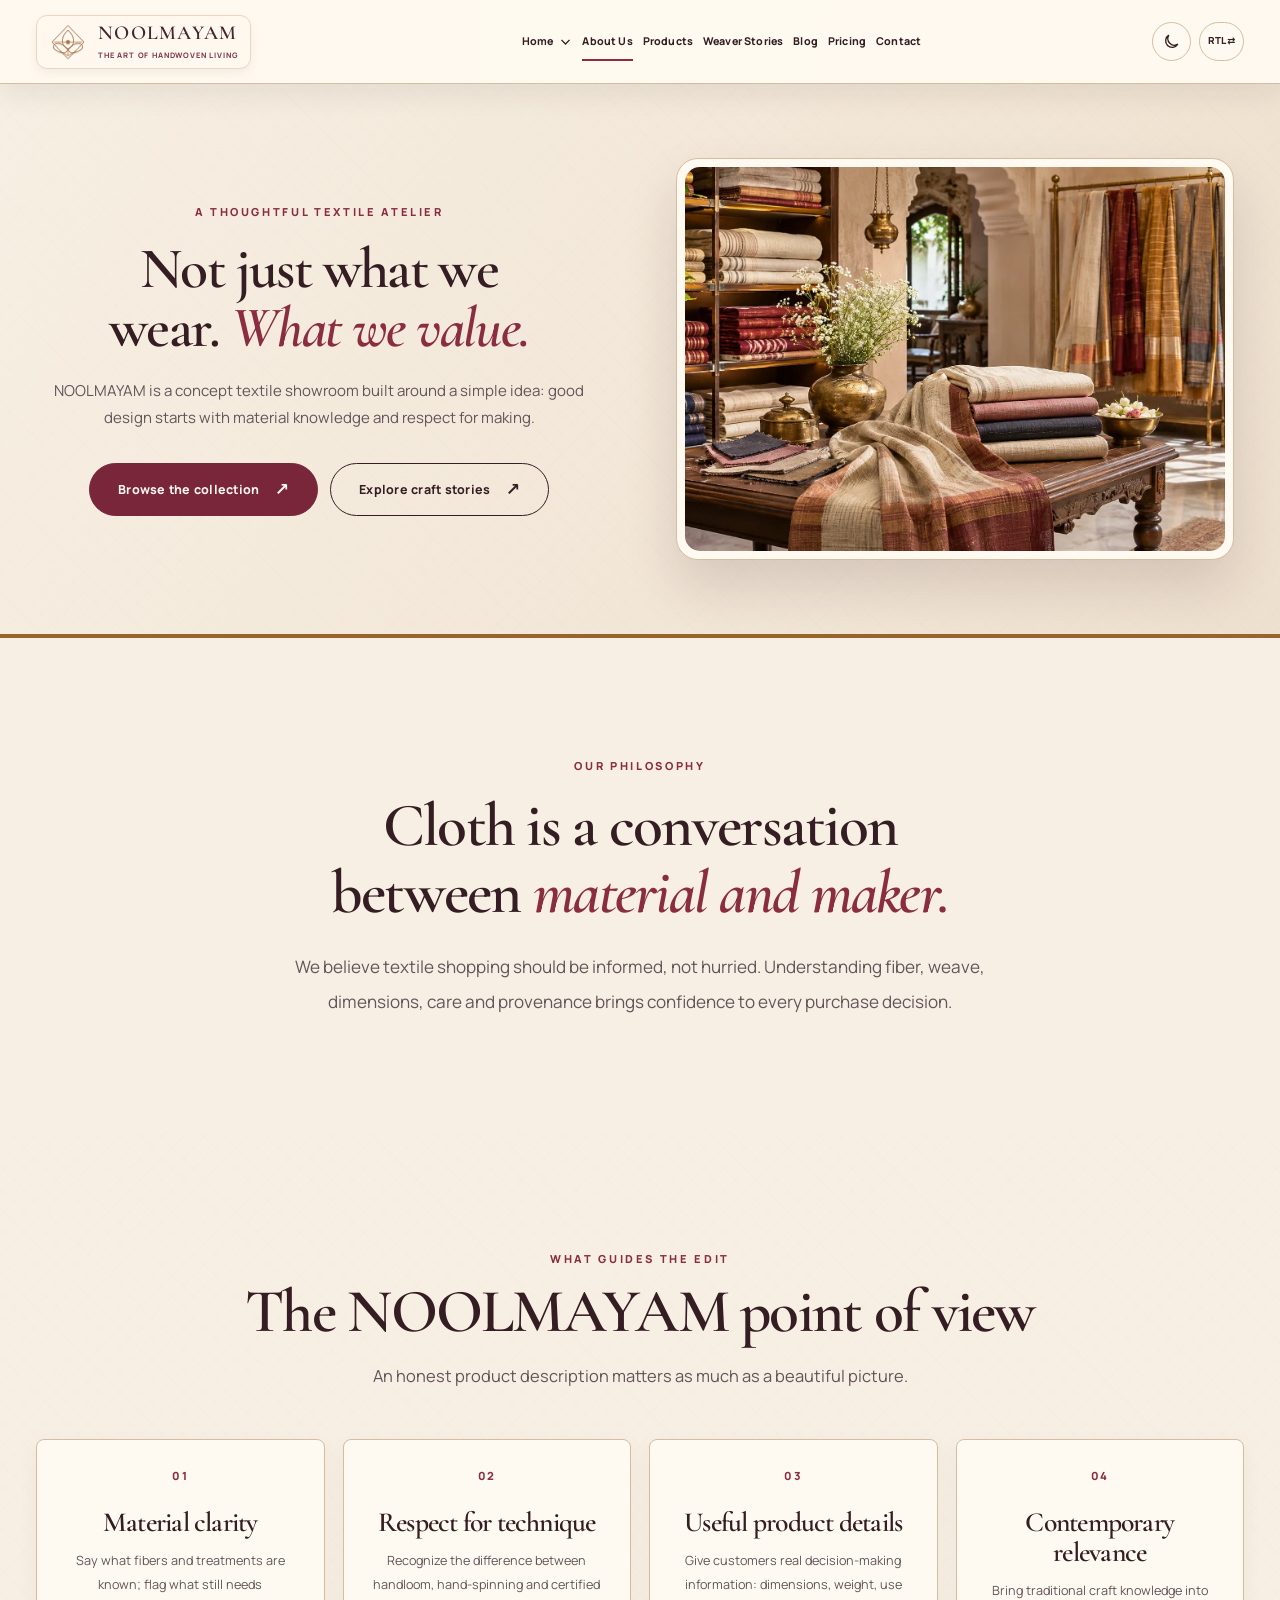
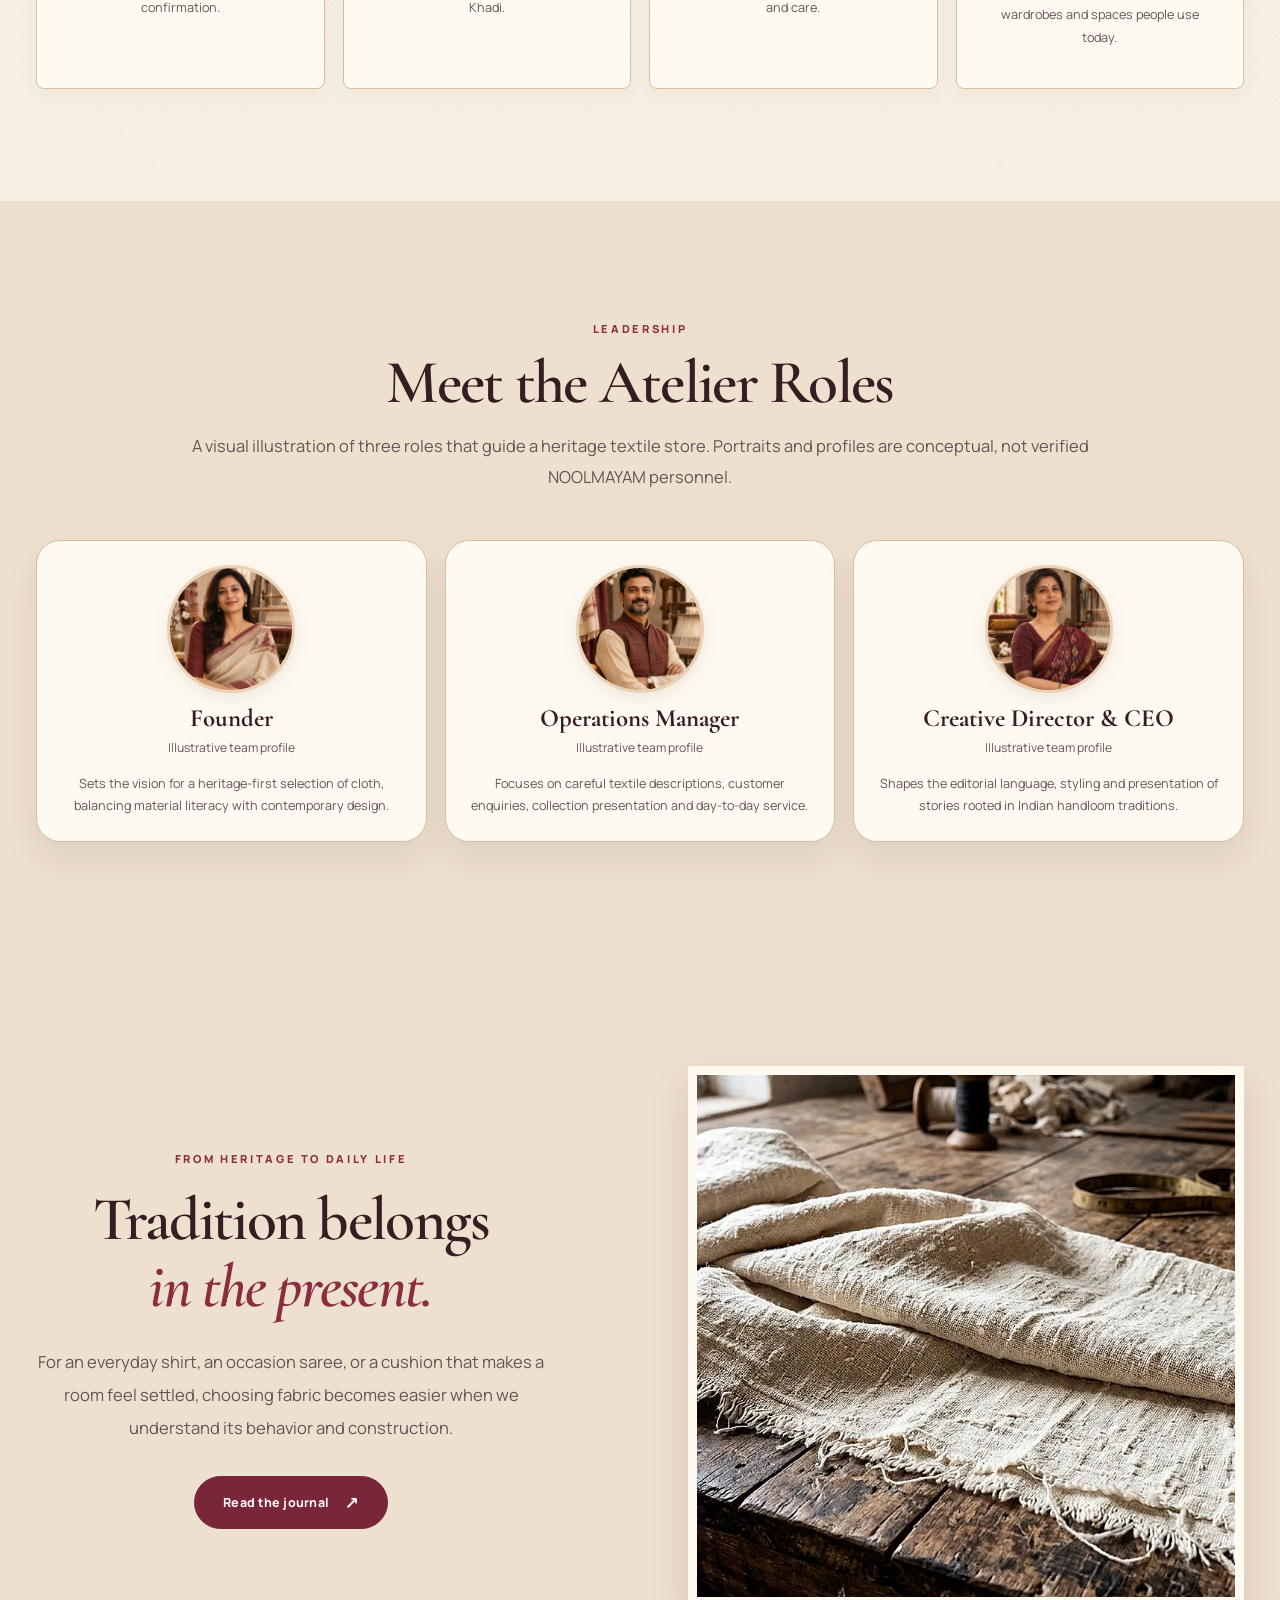
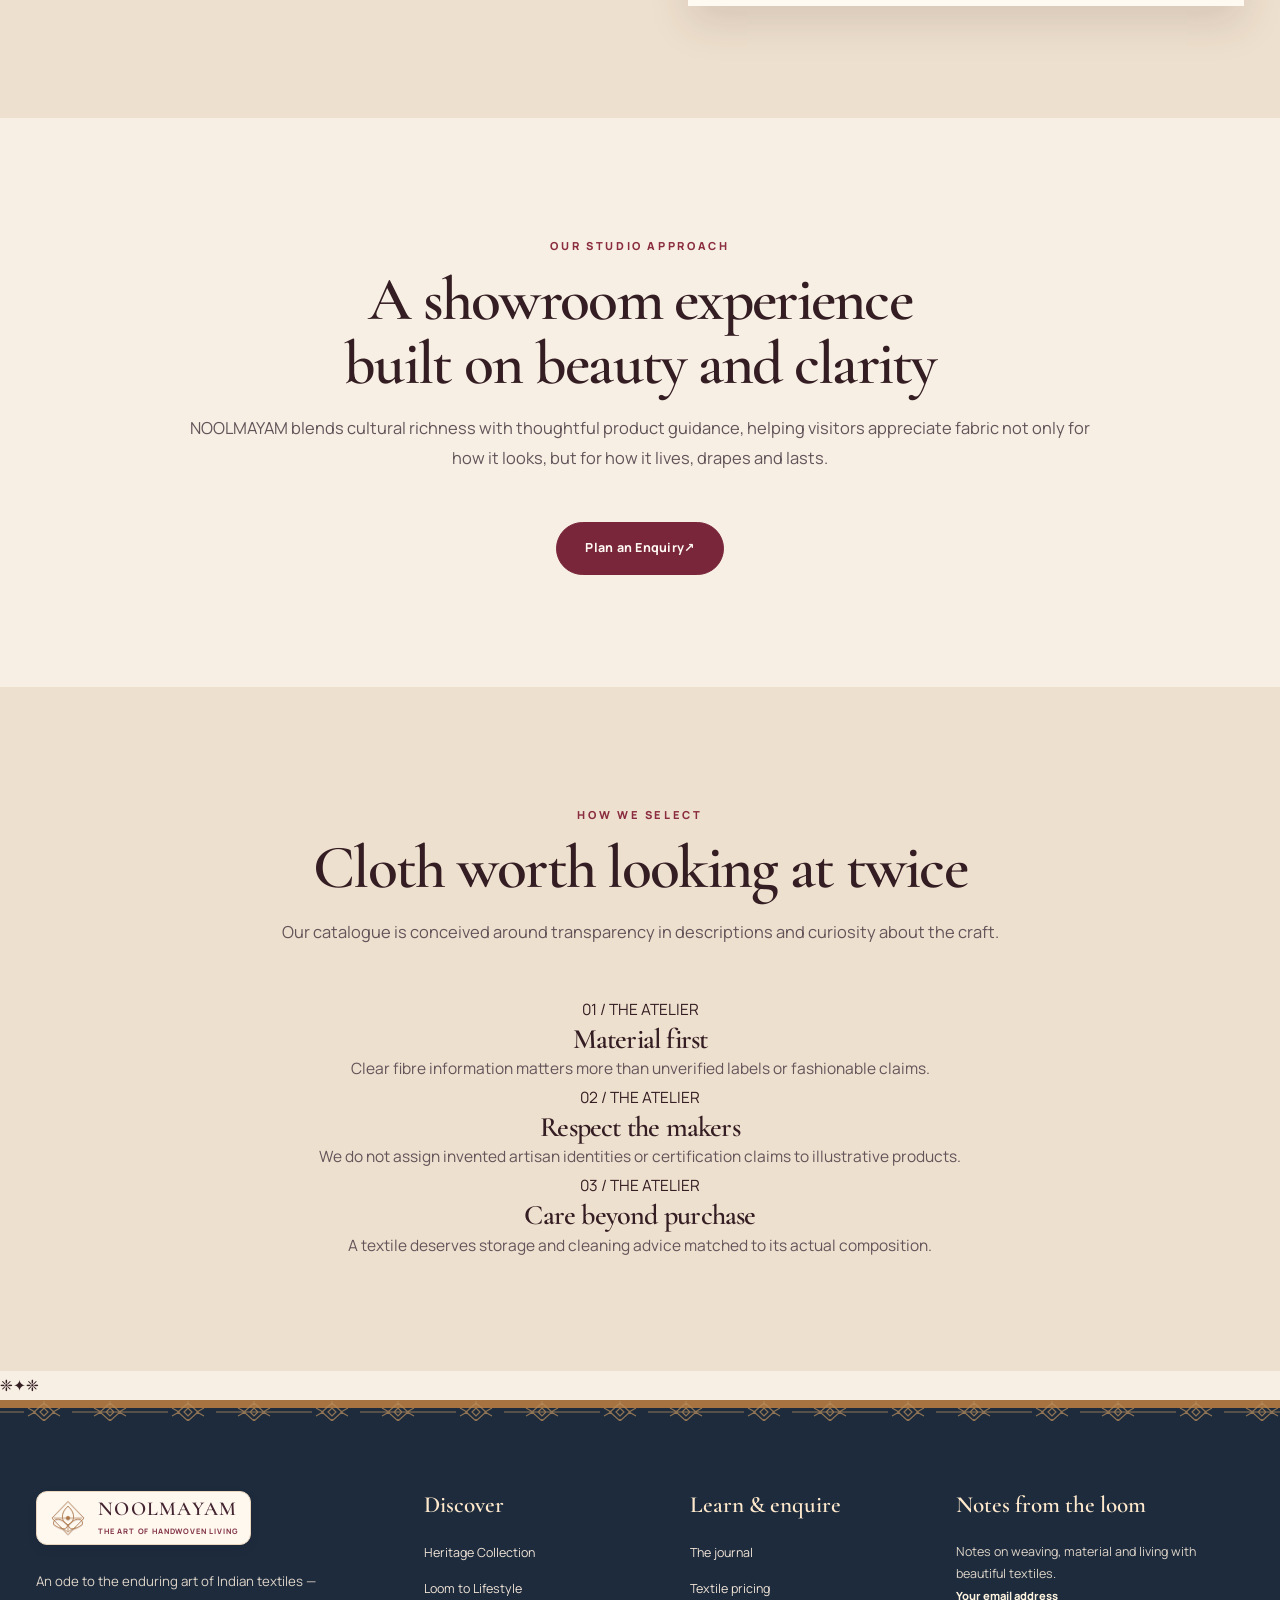
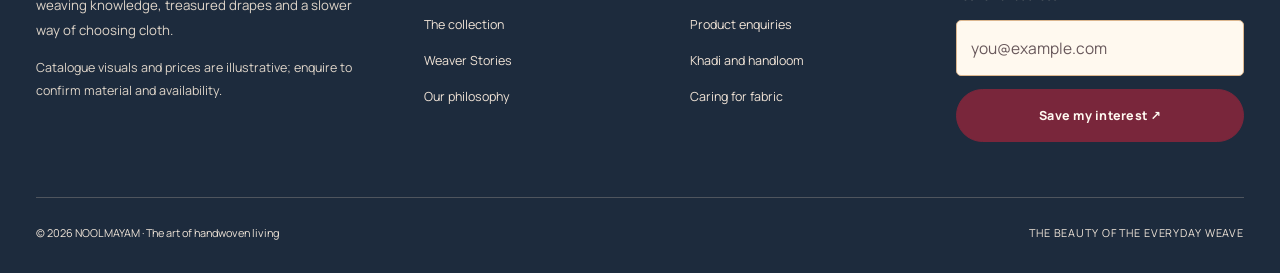
==== Noolmayam/about.html @ 6e0f7683 "Add files via upload" ====
<!DOCTYPE html>

<html dir="ltr" lang="en"><head><meta charset="utf-8"/><meta content="width=device-width,initial-scale=1" name="viewport"/><meta content="#F6EFE3" name="theme-color"/><title>About the NOOLMAYAM Atelier</title><meta content="Learn the guiding principles and purpose behind NOOLMAYAM’s textile concept." name="description"/><meta content="website" property="og:type"/><meta content="About the NOOLMAYAM Atelier" property="og:title"/><meta content="Learn the guiding principles and purpose behind NOOLMAYAM’s textile concept." property="og:description"/><link href="assets/icons/favicon.png" rel="icon" type="image/png"/><link href="assets/icons/favicon-32x32.png" rel="icon" sizes="32x32" type="image/png"/><link href="assets/icons/apple-touch-icon.png" rel="apple-touch-icon"/><link href="https://fonts.googleapis.com" rel="preconnect"/><link crossorigin="" href="https://fonts.gstatic.com" rel="preconnect"/><link href="https://fonts.googleapis.com/css2?family=Cormorant+Garamond:wght@400;500;600;700&amp;family=Manrope:wght@400;500;600;700;800&amp;display=swap" rel="stylesheet"/><link href="assets/css/style.css" rel="stylesheet"/><link href="assets/css/heritage.css" rel="stylesheet"/><link href="assets/css/layout-polish.css" rel="stylesheet"/><link href="assets/css/rtl-hero-spacing.css" rel="stylesheet"/><link href="assets/css/client-review-fixes.css" rel="stylesheet"/><script>try{document.documentElement.dataset.theme=localStorage.getItem('noolmayam-theme')||localStorage.getItem('noolora-theme')||'light';document.documentElement.dir=localStorage.getItem('noolmayam-dir')||localStorage.getItem('noolora-dir')||'ltr'}catch(e){}</script><script defer="" src="assets/js/data.js"></script><script defer="" src="assets/js/site.js"></script></head><body class="heritage-relaunch" data-page="about"><a class="skip-link" href="#main">Skip to content</a><div id="siteHeader"></div><main id="main"><section class="page-hero compact-hero"><div class="wrap page-hero-grid"><div class="hero-copy"><span class="eyebrow">A thoughtful textile atelier</span><h1>Not just what we wear. <em>What we value.</em></h1><p>NOOLMAYAM is a concept textile showroom built around a simple idea: good design starts with material knowledge and respect for making.</p><div class="button-row"><a class="btn btn-primary" href="products.html">Browse the collection<span aria-hidden="true">↗</span></a><a class="btn btn-outline" href="weaver-stories.html">Explore craft stories<span aria-hidden="true">↗</span></a></div></div><div class="hero-art"><div class="photo-frame"><img alt="Artisan weaving traditional handicraft saree" class="" decoding="async" loading="eager" src="assets/images/about-hero.webp"/></div><span class="corner-mark">NOOLMAYAM <span>✳</span> ATELIER</span></div></div></section><section class="section"><div class="wrap"><div class="about-manifesto"><span class="eyebrow">Our philosophy</span><h2>Cloth is a conversation<br/>between <em>material and maker.</em></h2><p>We believe textile shopping should be informed, not hurried. Understanding fiber, weave, dimensions, care and provenance brings confidence to every purchase decision.</p></div></div></section><section class="section grain"><div class="wrap"><div class="section-head center"><span class="eyebrow">What guides the edit</span><h2>The NOOLMAYAM point of view</h2><p>An honest product description matters as much as a beautiful picture.</p></div><div class="values-grid"><article><span class="big-num">01</span><h3>Material clarity</h3><p>Say what fibers and treatments are known; flag what still needs confirmation.</p></article><article><span class="big-num">02</span><h3>Respect for technique</h3><p>Recognize the difference between handloom, hand-spinning and certified Khadi.</p></article><article><span class="big-num">03</span><h3>Useful product details</h3><p>Give customers real decision-making information: dimensions, weight, use and care.</p></article><article><span class="big-num">04</span><h3>Contemporary relevance</h3><p>Bring traditional craft knowledge into wardrobes and spaces people use today.</p></article></div></div></section><section class="section alt-section">
<div class="wrap">
<div class="section-head center">
<span class="eyebrow">LEADERSHIP</span>
<h2>Meet the Atelier Roles</h2>
<p>A visual illustration of three roles that guide a heritage textile store. Portraits and profiles are conceptual, not verified NOOLMAYAM personnel.</p>
</div>
<div class="leadership-grid">
<article class="leadership-card">
<img alt="AI-generated illustrative portrait for Founder role" loading="lazy" src="assets/images/team-founder.webp"/>
<div><strong>Founder</strong><span>Illustrative team profile</span></div>
<p>Sets the vision for a heritage-first selection of cloth, balancing material literacy with contemporary design.</p>
</article>
<article class="leadership-card">
<img alt="AI-generated illustrative portrait for Operations Manager role" loading="lazy" src="assets/images/team-manager.webp"/>
<div><strong>Operations Manager</strong><span>Illustrative team profile</span></div>
<p>Focuses on careful textile descriptions, customer enquiries, collection presentation and day-to-day service.</p>
</article>
<article class="leadership-card">
<img alt="AI-generated illustrative portrait for Creative Director &amp; CEO role" loading="lazy" src="assets/images/team-ceo.webp"/>
<div><strong>Creative Director &amp; CEO</strong><span>Illustrative team profile</span></div>
<p>Shapes the editorial language, styling and presentation of stories rooted in Indian handloom traditions.</p>
</article>
</div>
</div>
</section><section class="section alt-section"><div class="wrap"><div class="split-editorial"><img alt="Traditional carved wooden textile blocks and handloom fabrics" class="editorial-photo" decoding="async" loading="lazy" src="assets/images/about-split.webp"/><div class="split-copy"><span class="eyebrow">From heritage to daily life</span><h2>Tradition belongs<br/><em>in the present.</em></h2><p>For an everyday shirt, an occasion saree, or a cushion that makes a room feel settled, choosing fabric becomes easier when we understand its behavior and construction.</p><a class="btn btn-primary" href="blog.html">Read the journal<span aria-hidden="true">↗</span></a></div></div></div></section><section class="section"><div class="wrap"><div class="section-head center"><span class="eyebrow">OUR STUDIO APPROACH</span><h2>A showroom experience built on beauty and clarity</h2><p>NOOLMAYAM blends cultural richness with thoughtful product guidance, helping visitors appreciate fabric not only for how it looks, but for how it lives, drapes and lasts.</p></div><div class="center-actions"><a class="btn btn-primary" href="contact.html">Plan an Enquiry↗</a></div></div></section><section aria-label="Cloth worth looking at twice" class="section cultural-knowledge"><div class="wrap"><div class="section-head center"><span class="eyebrow">HOW WE SELECT</span><h2>Cloth worth looking at twice</h2><p>Our catalogue is conceived around transparency in descriptions and curiosity about the craft.</p></div><div class="heritage-insights"><article class="heritage-insight"><span class="insight-number">01 / THE ATELIER</span><h3>Material first</h3><p>Clear fibre information matters more than unverified labels or fashionable claims.</p></article><article class="heritage-insight"><span class="insight-number">02 / THE ATELIER</span><h3>Respect the makers</h3><p>We do not assign invented artisan identities or certification claims to illustrative products.</p></article><article class="heritage-insight"><span class="insight-number">03 / THE ATELIER</span><h3>Care beyond purchase</h3><p>A textile deserves storage and cleaning advice matched to its actual composition.</p></article></div></div></section></main><div aria-hidden="true" class="footer-threshold"><span>❈</span><span>✦</span><span>❈</span></div><div id="siteFooter"></div><div aria-live="polite" class="toast" id="toast" role="status"></div></body></html>
---- Noolmayam/assets/css/style.css ----
:root{--bg:#f4ede1;--bg-alt:#e9dcd0;--card:#fffcf7;--ink:#252331;--muted:#655d62;--primary:#263b55;--rose:#913f50;--bronze:#a67658;--border:#d7c7b7;--hair:rgba(78,57,62,.15);--shadow:0 24px 66px rgba(52,37,46,.09);--font:Manrope,system-ui,sans-serif;--serif:'Cormorant Garamond',Georgia,serif;--header:88px;--focus:#b87054;color-scheme:light}
:root[data-theme=dark]{--bg:#1b1b2b;--bg-alt:#252a3d;--card:#303043;--ink:#f8f0e7;--muted:#cfc7cc;--primary:#b8cbe3;--rose:#eda6b1;--bronze:#dcc0a0;--border:#4f4e60;--hair:rgba(235,224,229,.16);--shadow:0 25px 74px rgba(0,0,0,.22);--focus:#ffcb9d;color-scheme:dark}
*,*::before,*::after{box-sizing:border-box}html{scroll-behavior:smooth;scroll-padding-top:105px}body{margin:0;background:var(--bg);color:var(--ink);font-family:var(--font);font-size:15px;line-height:1.75;overflow-x:clip;transition:background-color .28s,color .28s}button,input,textarea,select{font:inherit}a{color:inherit;text-decoration:none}button{cursor:pointer}button:disabled{cursor:not-allowed;opacity:.6}img{display:block;max-width:100%;height:auto}svg{display:block}p,h1,h2,h3,h4{margin:0}p{color:var(--muted)}h1,h2,h3,h4{line-height:1.09;font-family:var(--serif);font-weight:600;letter-spacing:-.032em}h1{font-size:clamp(3.2rem,5.75vw,6.8rem)}h2{font-size:clamp(2.45rem,4.05vw,4.55rem)}h3{font-size:clamp(1.55rem,2.2vw,2.35rem)}em{font-weight:500;color:var(--rose)}:focus-visible{outline:3px solid var(--focus);outline-offset:4px}.wrap{width:min(1330px,calc(100% - 80px));margin-inline:auto}.narrow{max-width:900px}.skip-link{position:fixed;z-index:9999;inset-inline-start:20px;top:-100px;background:var(--card);padding:14px 18px}.skip-link:focus{top:20px}.eyebrow{display:inline-block;color:var(--rose);font-size:.68rem;letter-spacing:.22em;font-weight:800;text-transform:uppercase;margin-bottom:17px}.section{padding:100px 0;position:relative}.section.alt-section{background:var(--bg-alt)}.section.grain::before,.page-hero::after{content:"";position:absolute;inset:0;opacity:.36;pointer-events:none;background-image:repeating-linear-gradient(110deg,transparent 0,transparent 5px,rgba(120,89,83,.025) 6px,transparent 7px)}.section>.wrap{position:relative;z-index:1}.section-head{max-width:710px;margin-bottom:42px}.section-head.center{text-align:center;margin-inline:auto}.section-head p{font-size:1.04rem;line-height:1.9;margin-top:16px}.section-head h2{max-width:100%}.section-head .eyebrow{margin-bottom:11px}.center-actions{text-align:center;margin-top:35px}.top-gap{margin-top:85px}.text-link{display:inline-flex;align-items:center;gap:9px;font-size:.78rem;font-weight:800;letter-spacing:.025em;color:var(--rose);margin-top:auto}.text-link:hover{text-decoration:underline;text-underline-offset:5px}.btn{display:inline-flex;align-items:center;justify-content:center;gap:24px;min-height:50px;padding:12px 23px;border-radius:3px;font-size:.76rem;font-weight:800;letter-spacing:.035em;border:1px solid transparent;text-align:center;transition:transform .24s,background .24s,color .24s,box-shadow .24s;white-space:normal;line-height:1.4}.btn span{font-size:1.08rem}.btn:hover{transform:translateY(-3px);box-shadow:0 14px 28px rgba(50,49,68,.13)}.btn-primary{background:#263b55;border-color:#263b55;color:#fff}.btn-primary:hover{background:#913f50;border-color:#913f50;color:#fff}.btn-outline{border-color:var(--border);background:transparent;color:var(--ink)}.btn-outline:hover{background:var(--card)}.btn-full{width:100%}.button-row{display:flex;align-items:center;gap:12px;flex-wrap:wrap;margin-top:32px}.micro-note{font-size:.75rem;line-height:1.65;color:var(--muted)}
/* Brand & navigation */
.site-header{position:sticky;top:0;z-index:100;background:color-mix(in srgb,var(--bg) 95%, transparent);backdrop-filter:blur(21px);border-bottom:1px solid var(--hair);transition:box-shadow .25s,background .25s}.site-header.is-scrolled{box-shadow:0 10px 24px rgba(21,25,33,.07)}.nav-shell{min-height:var(--header);display:grid;grid-template-columns:235px minmax(0,1fr) auto;align-items:center;gap:22px;transition:min-height .25s}.site-header.is-scrolled .nav-shell{min-height:70px}.brand{display:inline-flex;align-items:center;gap:12px;min-width:0}.brand-icon{width:42px;height:42px;flex-shrink:0}.brand-type{display:flex;flex-direction:column;line-height:1}.brand-name{font:600 1.65rem/.94 var(--serif);letter-spacing:.13em;color:var(--ink)}.brand-sub{font-size:.51rem;letter-spacing:.18em;font-weight:700;text-transform:uppercase;margin-top:7px;color:var(--rose)}.site-nav{display:flex;align-items:center;justify-content:center;gap:clamp(8px,1.25vw,20px);min-width:0}.site-nav>a,.nav-home-trigger{white-space:nowrap;font-size:.72rem;letter-spacing:.015em;font-weight:800;line-height:2.2;position:relative;background:none;border:0;padding:8px 0;color:var(--ink)}.site-nav>a::after,.nav-home-trigger::after{content:"";height:2px;background:var(--rose);position:absolute;bottom:0;inset-inline:0;transform:scaleX(0);transform-origin:left;transition:transform .25s}.site-nav>a:hover::after,.site-nav>a.active::after,.nav-home-trigger.active::after,.nav-home-trigger:hover::after{transform:scaleX(1)}.nav-home{position:relative;display:flex;align-items:center}.nav-home-trigger{display:flex;align-items:center;gap:6px}.nav-home-trigger svg{transition:transform .2s}.nav-home.open .nav-home-trigger svg{transform:rotate(180deg)}.nav-dropdown{position:absolute;top:calc(100% + 10px);inset-inline-start:-16px;min-width:150px;background:var(--card);border:1px solid var(--border);box-shadow:var(--shadow);padding:9px;display:none;border-radius:5px}.nav-home.open .nav-dropdown,.nav-home:focus-within .nav-dropdown{display:grid}.nav-dropdown a{padding:10px 12px;font-size:.76rem;font-weight:750;border-radius:3px;white-space:nowrap}.nav-dropdown a:hover,.nav-dropdown a.current{background:var(--bg-alt);color:var(--rose)}.nav-actions{display:flex;align-items:center;gap:8px}.icon-button{width:39px;height:39px;display:inline-flex;align-items:center;justify-content:center;border:1px solid var(--border);background:var(--card);color:var(--ink);border-radius:3px;flex-shrink:0}.icon-button:hover{color:var(--rose);background:var(--bg-alt)}.dir-button{width:52px;font-size:.67rem;font-weight:800}.nav-cta{min-height:40px;padding:9px 15px;font-size:.7rem;white-space:nowrap}.menu-toggle{display:none}.chevron{width:13px;height:13px}.mobile-drawer{display:none}
/* Page heroes and editorial displays */
.page-hero{position:relative;overflow:hidden;background:radial-gradient(circle at 5% 5%,rgba(193,151,119,.16),transparent 32%),linear-gradient(135deg,var(--bg),var(--bg-alt))}.page-hero-grid{min-height:650px;display:grid;grid-template-columns:minmax(0,1fr) minmax(0,1.03fr);gap:6%;align-items:center;padding-block:64px 74px}.hero-copy{max-width:650px}.hero-copy h1{max-width:680px}.hero-copy p{max-width:520px;font-size:1.08rem;line-height:1.9;margin-top:25px}.hero-art{position:relative;align-self:center;padding:20px 27px 30px 0}.photo-frame{padding:12px;background:var(--card);border:1px solid var(--border);box-shadow:var(--shadow);transform:rotate(1.7deg)}.photo-frame>img{width:100%;height:485px;object-fit:cover}.hero-art::before{content:"";position:absolute;right:-12px;top:-17px;width:36%;height:38%;border:1px solid var(--bronze)}.corner-mark{position:absolute;inset-inline-start:-35px;bottom:1px;color:var(--muted);font-size:.66rem;font-weight:800;letter-spacing:.26em;background:var(--bg);padding:12px}.corner-mark span{color:var(--rose)}.compact-hero .page-hero-grid{min-height:460px;padding-block:52px}.compact-hero .hero-copy h1{font-size:clamp(3.1rem,5vw,5.5rem)}.compact-hero .photo-frame>img{height:345px}.compact-hero .hero-art{max-width:560px;width:100%;margin-inline-start:auto}.home-hero .hero-art .photo-frame>img{height:510px}
/* Home page content */
.category-grid{display:grid;grid-template-columns:repeat(4,minmax(0,1fr));gap:18px}.photo-card{background:var(--card);border:1px solid var(--border);display:flex;flex-direction:column;min-width:0;box-shadow:0 12px 28px rgba(42,36,34,.035);transition:transform .28s,box-shadow .28s}.photo-card:hover,.featured-tile:hover,.product-card:hover,.story-preview:hover{transform:translateY(-6px);box-shadow:var(--shadow)}.photo-clip{aspect-ratio:4/3;overflow:hidden;background:var(--bg-alt)}.photo-clip img,.featured-photo img,.product-image img,.story-preview img,.story-large-card img,.journal-photo img{height:100%;width:100%;object-fit:cover;transition:transform .6s}.photo-card:hover img,.featured-tile:hover img,.product-card:hover img,.story-preview:hover img{transform:scale(1.045)}.photo-card-body{padding:19px 20px 23px;display:flex;flex-direction:column;flex:1}.photo-card h3{font-size:1.62rem}.photo-card p{font-size:.76rem;line-height:1.65;margin:9px 0 18px}.featured-grid{display:grid;grid-template-columns:repeat(4,1fr);gap:20px}.featured-tile{background:var(--card);border:1px solid var(--border);min-width:0;display:flex;flex-direction:column;transition:transform .25s,box-shadow .25s}.featured-photo{aspect-ratio:4/5;overflow:hidden}.featured-text{padding:20px;display:flex;flex-direction:column;flex:1}.featured-text>span:first-child{color:var(--rose);font-size:.57rem;letter-spacing:.15em;font-weight:800}.featured-text h3{font-size:1.7rem;margin:12px 0 24px}.split-editorial{display:grid;grid-template-columns:1fr 1fr;gap:8%;align-items:center}.editorial-photo{width:100%;height:540px;object-fit:cover;border:9px solid var(--card);box-shadow:var(--shadow)}.split-copy{max-width:510px}.split-copy p{margin:24px 0 32px;line-height:2;font-size:1.04rem}.collection-grid{display:grid;grid-template-columns:repeat(3,1fr);gap:24px}.collection-grid .photo-clip{aspect-ratio:4/3}.process-steps{display:grid;grid-template-columns:repeat(3,1fr);gap:22px;padding:0;margin:0;list-style:none;counter-reset:step}.process-steps li{border-top:1px solid var(--border);padding:25px 15px 30px 0}.process-steps li span{font-size:.75rem;color:var(--rose);font-weight:800;letter-spacing:.1em}.process-steps li h3{margin:10px 0;font-size:1.85rem}.process-steps li p{font-size:.83rem;line-height:1.8}.quote-editorial{display:grid;grid-template-columns:.95fr 1fr;gap:7%;align-items:center}.quote-editorial img{height:490px;width:100%;object-fit:cover}.quote-editorial p{margin:25px 0 35px;max-width:510px}.care-grid,.values-grid{display:grid;grid-template-columns:repeat(4,1fr);gap:18px}.care-card,.values-grid article{border:1px solid var(--border);background:var(--card);padding:26px;display:flex;flex-direction:column;min-height:230px}.care-card>span,.big-num{color:var(--rose);font-size:.7rem;font-weight:800;letter-spacing:.15em}.care-card h3,.values-grid h3{font-size:1.73rem;margin:20px 0 12px}.care-card p,.values-grid p{font-size:.79rem}.story-previews{display:grid;grid-template-columns:repeat(2,1fr);gap:28px}.story-preview{display:flex;flex-direction:column;transition:transform .25s}.story-preview>div{height:320px;overflow:hidden;margin-bottom:20px}.story-preview .eyebrow{margin-bottom:7px}.story-preview h3{font-size:2.15rem;margin-bottom:18px}.closing-section{padding-top:15px}.closing-panel{background:#263b55;color:#f8f0e7;min-height:390px;padding:72px 40px;text-align:center;position:relative;overflow:hidden}.closing-panel:before,.closing-panel:after{content:"";position:absolute;border:1px solid rgba(225,201,168,.19);width:340px;height:340px;transform:rotate(45deg);top:-190px;left:-100px}.closing-panel:after{left:auto;right:-100px;top:210px}.closing-panel .eyebrow{color:#ead3b0}.closing-panel h2{max-width:800px;margin:0 auto}.closing-panel h2 em{color:#edb2b4}.closing-panel p{color:#e5dfde;margin:15px 0 28px}.closing-panel .btn{background:#f4ede1;border-color:#f4ede1;color:#263b55}
/* Home 2 magazine */
.magazine-hero{padding:85px 0 90px;background:linear-gradient(140deg,#223348 0%,#263b55 60%,#583e50 100%);color:#fff;overflow:hidden;position:relative}.magazine-hero:before{content:"";position:absolute;inset:0;background:repeating-linear-gradient(90deg,transparent,transparent 24px,rgba(255,255,255,.008) 25px)}.magazine-grid{display:grid;grid-template-columns:1.05fr .95fr;gap:7%;align-items:center}.magazine-statement{position:relative;z-index:1}.magazine-statement .eyebrow{color:#e7baa2}.magazine-statement h1{font-size:clamp(3.7rem,6.8vw,8rem);line-height:.96}.magazine-statement h1 em{color:#eeb4b5}.magazine-statement>p:not(.issue-stamp){color:#e7e4e5;font-size:1rem;max-width:510px;line-height:1.95;margin-top:30px}.issue-stamp{font-size:.73rem;color:#e2d5ca;letter-spacing:.18em;margin:19px 0 24px}.magazine-hero .btn-primary{background:#f4ede1;color:#263b55;border-color:#f4ede1}.magazine-hero .btn-outline{border-color:#9ba8b8;color:#fff}.magazine-art{border:1px solid rgba(248,240,231,.4);padding:10px;background:#e7d9cb;transform:rotate(2deg);box-shadow:25px 25px 0 rgba(9,14,23,.19)}.magazine-art>img{width:100%;height:520px;object-fit:cover}.magazine-caption{display:flex;justify-content:space-between;gap:14px;padding:12px 8px 1px;color:#263b55;font-size:.65rem;font-weight:800;letter-spacing:.08em}.story-strip{display:grid;grid-template-columns:1fr 1fr;gap:8%;align-items:center}.story-strip>div{max-width:520px}.story-strip h2{margin-bottom:24px}.story-strip p{margin-bottom:25px}.story-strip img{width:100%;height:445px;object-fit:cover}.story-strip.reverse>div{order:2}.story-strip.reverse>img{order:1}.vocab-grid{display:grid;grid-template-columns:repeat(5,1fr);gap:16px}.vocab-grid article{border-top:1px solid var(--rose);padding:20px 7px}.vocab-grid span{font-size:.7rem;color:var(--rose);font-weight:800}.vocab-grid h3{font-size:1.9rem;margin:14px 0 10px}.vocab-grid p{font-size:.78rem}.magazine-feature{display:grid;grid-template-columns:1.07fr .93fr;gap:9%;align-items:center}.magazine-feature>img{width:100%;height:500px;object-fit:cover}.magazine-feature p{margin:20px 0 30px}.region-row{display:grid;grid-template-columns:repeat(3,1fr);gap:18px}.region-row>div{border:1px solid var(--border);background:var(--card);padding:28px;display:grid;gap:12px}.region-row strong{font-family:var(--serif);font-size:1.9rem}.region-row span{color:var(--muted);font-size:.78rem}.region-row+.micro-note{margin-top:24px}.mini-editorial-grid{display:grid;grid-template-columns:repeat(3,1fr);gap:20px}.mini-editorial-grid>div{padding:30px;background:var(--card);border:1px solid var(--border);display:flex;flex-direction:column;min-height:250px}.mini-editorial-grid h3{margin-bottom:16px}.mini-editorial-grid p{margin-bottom:22px}.story-trails{display:grid;gap:0;border-top:1px solid var(--border)}.story-trails>a{display:grid;grid-template-columns:170px 1fr 45px;align-items:center;gap:20px;border-bottom:1px solid var(--border);padding:25px 0}.story-trails>a:hover{color:var(--rose)}.story-trails>a span:first-child{font-size:.68rem;text-transform:uppercase;letter-spacing:.08em;color:var(--muted)}.story-trails>a h3{font-size:2.05rem}.story-trails>a span:last-child{font-size:1.5rem;text-align:end}
/* Product discovery */
.catalogue-shell{display:grid;grid-template-columns:265px minmax(0,1fr);gap:35px;align-items:start}.filter-panel{position:sticky;top:108px;border:1px solid var(--border);background:var(--card);padding:25px;display:grid;gap:9px}.filter-panel h2{font-size:1.9rem;margin-bottom:12px}.filter-panel label,.field label,.journal-controls label{font-size:.68rem;letter-spacing:.025em;font-weight:800;color:var(--ink)}input,select,textarea{width:100%;min-width:0;padding:13px 14px;border:1px solid var(--border);background:var(--bg);color:var(--ink);border-radius:3px;outline-offset:3px}input:focus,select:focus,textarea:focus{border-color:var(--rose);outline:2px solid color-mix(in srgb,var(--rose) 27%,transparent)}.filter-panel select,.filter-panel input{margin-bottom:11px}.filter-panel input[type=range]{padding:3px;accent-color:var(--rose);background:transparent;margin-bottom:14px}.filter-panel output{color:var(--rose)}.results-toolbar{display:flex;justify-content:space-between;align-items:center;flex-wrap:wrap;gap:18px;margin-bottom:22px;padding-bottom:20px;border-bottom:1px solid var(--border)}.results-toolbar p{font-size:.79rem;font-weight:700}.results-toolbar label{font-size:.75rem;font-weight:800;display:flex;gap:12px;align-items:center}.results-toolbar select{width:190px}.product-grid{display:grid;grid-template-columns:repeat(3,minmax(0,1fr));gap:20px}.product-card{background:var(--card);border:1px solid var(--border);min-width:0;display:flex;flex-direction:column;transition:transform .23s,box-shadow .23s}.product-image{aspect-ratio:4/5;overflow:hidden;background:var(--bg-alt)}.product-copy{display:flex;flex:1;flex-direction:column;padding:20px 20px 23px}.product-copy .eyebrow{font-size:.56rem;margin-bottom:10px}.product-copy h3{font-size:1.58rem;min-height:3.15rem}.product-copy p{font-size:.76rem;line-height:1.65;margin:12px 0 15px}.product-meta{display:flex;flex-wrap:wrap;gap:7px;margin-bottom:18px}.product-meta span{font-size:.64rem;border:1px solid var(--border);color:var(--muted);padding:4px 8px}.product-price{font-size:1.27rem;font-weight:800;color:var(--ink);margin-top:auto}.product-price small{font-size:.66rem;font-weight:600;color:var(--muted)}.product-action{display:flex;gap:9px;margin-top:15px}.product-action .btn{min-height:41px;padding:8px 13px;font-size:.64rem;flex:1}.product-action .btn span{font-size:.9rem}.catalogue-disclaimer{margin-top:30px;padding:18px;border:1px solid var(--border);font-size:.74rem;line-height:1.8}.empty-state{padding:45px;background:var(--card);border:1px dashed var(--border);text-align:center}.detail-section{padding-top:45px}.breadcrumbs{display:flex;gap:12px;align-items:center;flex-wrap:wrap;color:var(--muted);font-size:.72rem;margin:0 0 30px}.breadcrumbs a:hover{color:var(--rose)}.detail-layout{display:grid;grid-template-columns:1fr 1fr;gap:7%;align-items:center}.detail-photo{width:100%;max-height:710px;object-fit:cover;border:10px solid var(--card);box-shadow:var(--shadow)}.detail-copy h1{font-size:clamp(3rem,5vw,5.2rem)}.detail-copy>p{margin:18px 0}.detail-copy .product-price{display:block;font-size:1.6rem;margin:19px 0}.detail-specs{display:grid;grid-template-columns:1fr 1fr;gap:16px;margin:28px 0}.detail-specs>div{padding-top:12px;border-top:1px solid var(--border);display:grid;gap:5px}.detail-specs dt{font-size:.64rem;text-transform:uppercase;font-weight:800;letter-spacing:.08em;color:var(--muted)}.detail-specs dd{margin:0;font-size:.83rem;font-weight:700}.related-grid{grid-template-columns:repeat(3,1fr)}
/* Story / blog */
.stories-grid{display:grid;grid-template-columns:repeat(3,1fr);gap:25px}.story-large-card{background:var(--card);border:1px solid var(--border);display:flex;flex-direction:column}.story-large-card>div:first-child{height:255px;overflow:hidden}.story-large-copy{padding:26px;display:flex;flex:1;flex-direction:column}.story-large-copy h3{font-size:2rem;margin-bottom:12px}.story-large-copy p{font-size:.82rem;margin-bottom:22px}.article-detail .article-hero-photo{width:100%;height:480px;object-fit:cover;margin:34px 0 34px;border:7px solid var(--card)}.article-detail h1{font-size:clamp(3.3rem,6vw,6.4rem)}.article-detail .lead{font-size:1.17rem;line-height:1.95;margin:22px 0 0}.prose h2{font-size:2.35rem;margin:34px 0 15px}.prose p{font-size:.98rem;line-height:2;margin-bottom:17px}.prose a{color:var(--rose);text-decoration:underline}.journal-controls{display:grid;grid-template-columns:1fr 1fr;gap:12px 20px;margin-bottom:32px;align-items:center}.journal-controls label:nth-of-type(2){grid-column:2;grid-row:1}.journal-controls>input{grid-column:1;grid-row:2}.journal-controls>select{grid-column:2;grid-row:2}.journal-grid{display:grid;grid-template-columns:repeat(3,1fr);gap:25px}.journal-card{background:var(--card);border:1px solid var(--border);display:flex;flex-direction:column;min-width:0}.journal-photo{aspect-ratio:16/11;overflow:hidden}.journal-body{padding:26px;display:flex;flex-direction:column;flex:1}.journal-body h3{font-size:2rem;margin-bottom:14px}.journal-body p{font-size:.83rem;margin-bottom:25px}.journal-body .text-link{margin-top:auto}.about-manifesto{text-align:center;max-width:900px;margin:auto}.about-manifesto>p{font-size:1.07rem;line-height:2;max-width:720px;margin:23px auto 0}.values-grid article{min-height:250px}
/* Pricing / contact */
.budget-grid{display:grid;grid-template-columns:repeat(3,minmax(0,1fr));gap:22px}.budget-card{position:relative;background:var(--card);border:1px solid var(--border);padding:35px 30px;min-height:360px;display:flex;flex-direction:column;gap:11px}.budget-card.popular{border:2px solid var(--rose);transform:translateY(-8px)}.popular-pill{position:absolute;right:19px;top:-16px;background:var(--rose);color:var(--bg);padding:5px 15px;font-size:.7rem;font-weight:800}.budget-card h3{font-size:2.25rem}.budget-card p{font-size:.8rem}.budget-number{color:var(--rose);font-weight:800;font-size:1.2rem;margin:8px 0}.budget-card .btn{margin-top:auto;align-self:flex-start}.table-wrap{overflow-x:auto;border:1px solid var(--border);background:var(--card)}table{width:100%;border-collapse:collapse;min-width:580px;text-align:left}th,td{padding:20px 25px;border-bottom:1px solid var(--border)}thead{background:var(--bg-alt)}th{font-size:.75rem;text-transform:uppercase;letter-spacing:.1em}td{font-size:.83rem}tr:last-child td{border-bottom:0}.faq-list{border-top:1px solid var(--border);max-width:850px;margin:0 auto}.faq-list details{border-bottom:1px solid var(--border);padding:20px 5px}.faq-list summary{cursor:pointer;font-weight:800;color:var(--ink);font-size:.85rem;list-style-position:inside}.faq-list details p{padding:15px 22px 0;font-size:.84rem}.contact-layout{display:grid;grid-template-columns:1.3fr .85fr;gap:34px;align-items:start}.form-panel,.info-card{padding:36px;background:var(--card);border:1px solid var(--border)}.form-panel h2{font-size:3.4rem}.form-panel>p{margin:15px 0 26px;font-size:.84rem}.form-grid{display:grid;grid-template-columns:repeat(2,1fr);gap:20px}.field{display:grid;gap:9px;margin-bottom:20px}.field label{font-size:.73rem}.field textarea{resize:vertical;min-height:150px}.error{color:#ae364c;font-size:.7rem;min-height:0}.field [aria-invalid=true]{border-color:#b84a58}.contact-aside{display:grid;gap:22px}.info-card h3{font-size:2.15rem;margin-bottom:18px}.info-card p{font-size:.85rem;line-height:1.9}.info-card ul{padding-inline-start:21px;font-size:.8rem;color:var(--ink);line-height:2.25;margin-top:23px}.subtle-card{background:var(--bg-alt)}.subtle-card .micro-note{margin-top:23px}.form-status{margin-top:20px;font-size:.82rem;font-weight:750;color:var(--rose)}
/* Footer */
.site-footer{background:#202f42;color:#f8f0e7;padding:75px 0 25px}.footer-grid{display:grid;grid-template-columns:1.55fr 1fr 1fr 1.3fr;gap:45px}.footer-brand .brand-name{color:#f8f0e7}.footer-brand .brand-sub{color:#edb1b6}.footer-intro{color:#d9d4d4;max-width:320px;margin-top:23px;font-size:.83rem;line-height:1.85}.footer-col h3{font:600 1.45rem var(--serif);letter-spacing:0;color:#f8f0e7;margin-bottom:22px}.footer-col>a{display:block;color:#e2dcdb;font-size:.78rem;margin:13px 0}.footer-col>a:hover{color:#f3c1bf}.footer-note{color:#d9d4d4;font-size:.78rem;line-height:1.8}.footer-social{display:flex;align-items:center;gap:9px;margin-top:19px}.footer-social a{width:36px;height:36px;border:1px solid rgba(255,255,255,.29);display:grid;place-items:center;color:#f8f0e7;font-size:.65rem;font-weight:800}.footer-social a:hover{background:#913f50}.newsletter{display:grid;gap:13px}.newsletter label{font-weight:750;font-size:.7rem}.newsletter input{background:#f8f0e7;color:#263b55;border:1px solid #ded2ca}.newsletter input::placeholder{color:#585864}.newsletter .btn{width:100%;background:#f8f0e7;color:#263b55;border:1px solid #f8f0e7}.footer-bottom{border-top:1px solid rgba(255,255,255,.16);margin-top:55px;padding-top:25px;display:flex;align-items:center;justify-content:space-between;gap:24px;flex-wrap:wrap}.footer-bottom p{font-size:.68rem;color:#e0d6d3}.footer-bottom>span{color:#edd5c6;font-size:.68rem;letter-spacing:.08em}.toast{position:fixed;bottom:25px;right:25px;z-index:500;background:#263b55;color:#fff;min-width:250px;max-width:min(440px,calc(100% - 40px));box-shadow:var(--shadow);padding:18px 22px;font-size:.82rem;opacity:0;visibility:hidden;transform:translateY(15px);transition:.2s;pointer-events:none}.toast.show{opacity:1;visibility:visible;transform:translateY(0)}
/* subtle motion */
@keyframes fadeRise{from{opacity:0;transform:translateY(17px)}to{opacity:1;transform:translateY(0)}}.hero-copy,.magazine-statement{animation:fadeRise .7s ease both}.hero-art,.magazine-art{animation:fadeRise .9s .1s ease both}.reveal{opacity:0;transform:translateY(20px);transition:opacity .7s,transform .7s}.reveal.visible{opacity:1;transform:none}
/* tablets */
@media(max-width:1240px){.nav-shell{grid-template-columns:190px 1fr auto;gap:13px}.site-nav{gap:10px}.site-nav>a,.nav-home-trigger{font-size:.64rem}.brand-name{font-size:1.45rem}.nav-cta{display:none}.wrap{width:min(1200px,calc(100% - 56px))}.category-grid{grid-template-columns:repeat(3,1fr)}.featured-grid,.care-grid,.values-grid{grid-template-columns:repeat(2,1fr)}}
@media(max-width:1020px){:root{--header:77px}.nav-shell{display:flex;justify-content:space-between}.site-nav{display:none}.menu-toggle{display:inline-flex}.mobile-drawer{display:none;border-top:1px solid var(--border);background:var(--card);padding:10px 28px 22px;max-height:calc(100dvh - 76px);overflow-y:auto}.mobile-drawer.open{display:grid}.mobile-drawer>a,.mobile-drawer .mobile-home{border-bottom:1px solid var(--border);padding:12px 8px;font-size:.85rem;font-weight:800}.mobile-home{display:grid;gap:6px}.mobile-home button{background:transparent;color:var(--ink);border:0;text-align:start;padding:2px 0;font-weight:800}.mobile-submenu{display:none;padding:6px 11px;gap:8px}.mobile-submenu.open{display:grid}.mobile-submenu a{font-size:.78rem;padding:7px 0}.page-hero-grid{min-height:530px;gap:5%}.photo-frame>img{height:390px}.home-hero .hero-art .photo-frame>img{height:400px}.magazine-grid{gap:4%}.magazine-art>img{height:420px}.vocab-grid{grid-template-columns:repeat(3,1fr)}.product-grid{grid-template-columns:repeat(2,1fr)}.stories-grid,.journal-grid{grid-template-columns:repeat(2,1fr)}.footer-grid{grid-template-columns:repeat(2,1fr)}.contact-layout{grid-template-columns:1.25fr 1fr}}
@media(max-width:768px){.wrap{width:calc(100% - 36px)}.section{padding:65px 0}.page-hero-grid,.magazine-grid{grid-template-columns:1fr;gap:35px;padding-block:55px}.page-hero-grid{min-height:0}.hero-copy{max-width:100%}.hero-copy h1{font-size:clamp(3.1rem,10vw,5.3rem)}.hero-copy p{max-width:650px}.hero-art{margin:0 auto;width:min(100%,590px);padding:8px 6px 20px}.photo-frame img,.home-hero .hero-art .photo-frame>img,.compact-hero .photo-frame>img{height:350px}.compact-hero .page-hero-grid{padding-block:50px}.magazine-hero{padding:45px 0}.magazine-statement h1{font-size:clamp(3.5rem,10vw,6rem)}.magazine-art>img{height:400px}.category-grid,.collection-grid{grid-template-columns:repeat(2,minmax(0,1fr))}.featured-grid{grid-template-columns:repeat(2,1fr)}.split-editorial,.quote-editorial,.story-strip,.magazine-feature{grid-template-columns:1fr;gap:28px}.split-editorial .editorial-photo,.quote-editorial img,.story-strip>img,.magazine-feature>img{height:350px}.split-copy{max-width:100%}.process-steps,.mini-editorial-grid,.region-row{grid-template-columns:repeat(2,1fr)}.catalogue-shell{grid-template-columns:1fr}.filter-panel{position:static;grid-template-columns:repeat(2,minmax(0,1fr));gap:8px 13px}.filter-panel h2{grid-column:1/-1}.filter-panel label{align-self:end}.filter-panel label,.filter-panel select,.filter-panel input,.filter-panel button{grid-column:1/-1}.filter-panel .btn{margin-top:8px}.contact-layout{grid-template-columns:1fr}.story-strip.reverse>div{order:0}.story-strip.reverse>img{order:1}.detail-layout{grid-template-columns:1fr}.detail-photo{height:560px}.budget-grid{grid-template-columns:1fr}.budget-card.popular{transform:none}.footer-grid{gap:35px}.footer-bottom{margin-top:35px}}
@media(max-width:560px){:root{--header:70px}h1{font-size:3.4rem}h2{font-size:2.75rem}.brand-icon{width:37px;height:37px}.brand-name{font-size:1.38rem}.brand-sub{font-size:.47rem}.nav-shell{gap:8px}.nav-actions{gap:5px}.nav-actions .icon-button{width:34px;height:34px}.dir-button{width:47px}.category-grid,.collection-grid,.featured-grid,.product-grid,.journal-grid,.stories-grid,.budget-grid,.care-grid,.values-grid,.mini-editorial-grid,.region-row,.vocab-grid,.story-previews,.process-steps,.footer-grid,.form-grid{grid-template-columns:1fr}.category-grid .photo-clip{aspect-ratio:16/10}.featured-grid{gap:15px}.featured-photo{aspect-ratio:4/3}.page-hero-grid{padding-block:35px 42px}.hero-copy h1{font-size:clamp(2.9rem,13vw,4.2rem)}.hero-copy p{font-size:.91rem;margin-top:17px}.button-row{gap:10px}.button-row .btn{width:100%}.photo-frame>img,.home-hero .hero-art .photo-frame>img,.compact-hero .photo-frame>img{height:285px}.corner-mark{inset-inline-start:0;bottom:-4px;font-size:.54rem}.magazine-statement h1{font-size:3.5rem}.magazine-art>img{height:310px}.magazine-caption{font-size:.55rem}.section-head p{font-size:.91rem}.section-head{margin-bottom:28px}.section{padding:54px 0}.photo-card-body{padding:18px}.process-steps li{padding:20px 5px}.product-copy h3{min-height:auto}.detail-copy h1,.article-detail h1{font-size:3.1rem}.detail-photo{height:420px}.detail-specs{grid-template-columns:1fr}.journal-controls{grid-template-columns:1fr}.journal-controls label:nth-of-type(2),.journal-controls>input,.journal-controls>select{grid-column:1;grid-row:auto}.journal-controls label:nth-of-type(2){grid-row:3}.journal-controls>input{grid-row:2}.journal-controls>select{grid-row:4}.story-trails>a{grid-template-columns:1fr 35px;gap:5px 12px}.story-trails>a span:first-child{grid-column:1/-1}.story-trails>a h3{font-size:1.8rem}.form-panel,.info-card{padding:24px}.form-panel h2{font-size:2.5rem}.closing-panel{padding:65px 18px;min-height:320px}.footer-bottom{align-items:flex-start}.quote-editorial img,.story-strip img,.magazine-feature img,.editorial-photo{height:310px}.article-detail .article-hero-photo{height:270px}.site-footer{padding-top:55px}}
@media(max-width:350px){.brand-name{font-size:1.19rem}.brand-sub{font-size:.42rem}.brand-icon{width:32px;height:32px}.nav-actions .icon-button{width:30px;height:34px}.dir-button{width:38px;font-size:.55rem}.nav-shell{gap:3px}.mobile-drawer{padding-inline:18px}.hero-copy h1{font-size:2.86rem}}
[dir=rtl] .nav-dropdown{inset-inline-start:0}[dir=rtl] .site-nav>a::after,[dir=rtl] .nav-home-trigger::after{transform-origin:right}[dir=rtl] .story-strip.reverse>div{order:initial}[dir=rtl] .brand-name{letter-spacing:.08em}[dir=rtl] .magazine-art{transform:rotate(-2deg)}[dir=rtl] .photo-frame{transform:rotate(-1.7deg)}[dir=rtl] .breadcrumbs{direction:rtl}
@media(prefers-reduced-motion:reduce){html{scroll-behavior:auto}*,*::before,*::after{animation-duration:.01ms!important;transition-duration:.01ms!important;scroll-behavior:auto!important}.reveal{opacity:1;transform:none}}


/* Sticky header hardening */
body{padding-top:var(--header)}
.site-header{position:fixed;inset:0 0 auto 0;width:100%;z-index:1200}
.mobile-drawer{max-height:calc(100vh - var(--header));overflow:auto}
@media(max-width:768px){body{padding-top:78px}}


/* favicon / icon polish */
.brand-mark img{filter:drop-shadow(0 6px 12px rgba(111,31,47,.16));}
---- Noolmayam/assets/css/heritage.css ----
/* NOOLMAYAM / The Heritage Atelier — complete editorial redesign, Nov 2026 */
:root{--bg:#f7efe3;--bg-alt:#eee0ce;--card:#fffaf1;--ink:#341d23;--muted:#63545a;--primary:#79263b;--rose:#8b2d40;--bronze:#99632e;--border:#d7bda0;--hair:rgba(96,53,44,.18);--shadow:0 18px 52px rgba(79,37,33,.13);--focus:#b87445;--header:86px;--serif:'Cormorant Garamond',Georgia,serif;--font:Manrope,system-ui,sans-serif;color-scheme:light}
:root[data-theme=dark]{--bg:#171b24;--bg-alt:#252636;--card:#302d35;--ink:#fff1db;--muted:#e1d4c4;--primary:#f0c995;--rose:#f2b5a9;--bronze:#e1bd80;--border:#69574f;--hair:rgba(239,214,171,.20);--shadow:0 24px 55px rgba(0,0,0,.3);--focus:#f2d7a6;color-scheme:dark}
html{scroll-padding-top:105px}body{font-size:15.5px;line-height:1.85;background:var(--bg);color:var(--ink);overflow-x:clip}body::before{content:"";position:absolute;inset:0 0 auto;min-height:100vh;background:radial-gradient(circle at 8% 8%,rgba(190,121,63,.075),transparent 32%),radial-gradient(circle at 88% 16%,rgba(140,50,58,.06),transparent 28%);pointer-events:none;z-index:-1}p{color:var(--muted)}h1,h2,h3,h4{font-weight:600;letter-spacing:-.028em}h1{font-size:clamp(3.7rem,6vw,7.5rem)}h2{font-size:clamp(2.6rem,4.8vw,5.1rem)}h3{font-size:clamp(1.7rem,2.2vw,2.5rem)}em{color:var(--rose);font-weight:600} .wrap{width:min(1380px,calc(100% - 90px))}.section{padding:112px 0}.section.alt-section{background:var(--bg-alt)}.section.grain:before,.page-hero:after{background-image:repeating-linear-gradient(45deg,transparent,transparent 13px,rgba(162,108,68,.028) 14px,transparent 15px),repeating-linear-gradient(135deg,transparent,transparent 13px,rgba(162,108,68,.023) 14px,transparent 15px);opacity:.65}.section-head{max-width:810px;margin-bottom:48px}.section-head h2{line-height:1.05}.section-head p{line-height:1.85;font-size:1.03rem}.eyebrow{color:var(--rose);font-size:.69rem;letter-spacing:.24em;font-weight:850}.center-actions{margin-top:40px}.btn{font-weight:750;letter-spacing:.02em;border-radius:80px;min-height:53px;padding:13px 28px;gap:15px;box-shadow:none;font-size:.78rem;position:relative;isolation:isolate}.btn-primary{background:#79263b;border-color:#79263b;color:#fffaf1}.btn-primary:hover{background:#5a182b;border-color:#5a182b;color:#fff}.btn-outline{background:transparent;border-color:var(--bronze);color:var(--ink)}.btn-outline:hover{background:var(--card)}.btn-gold{background:#f4d9ac!important;border-color:#f4d9ac!important;color:#3d2021!important}.btn-gold:hover{background:#fff0d3!important;transform:translateY(-3px)}.btn-ghost{background:transparent;color:#fff7e9;border:1px solid rgba(255,238,220,.75)}.btn-ghost:hover{background:rgba(255,255,255,.13);color:#fff}.button-row{gap:14px}.text-link{font-size:.76rem;color:var(--rose)}.decorative-rule{color:var(--bronze);font-size:1.5rem;margin:8px 0 0}.ornament-mini{color:#d6a46a;letter-spacing:.15em;font-size:1rem}
/* Traditional threadwork bands frame the layout; they are CSS/SVG, not stock ornaments. */
.heritage-topline{display:none!important}.site-header{position:sticky!important;top:0!important;z-index:1000!important;background:color-mix(in srgb,var(--card) 95%,transparent)!important;backdrop-filter:blur(18px);border-bottom:1px solid var(--border)}.site-header.is-scrolled{box-shadow:0 12px 28px rgba(45,27,28,.11)}.nav-shell{grid-template-columns:252px minmax(0,1fr) auto;min-height:83px;gap:15px}.site-nav{gap:clamp(8px,1.4vw,22px)}.site-nav>a,.nav-home-trigger{font-size:.73rem;color:var(--ink);font-weight:760}.site-nav>a:after,.nav-home-trigger:after{background:var(--rose);bottom:0}.brand{gap:13px}.brand-icon{width:45px;height:45px;color:#a66b3a;filter:drop-shadow(0 1px 0 rgba(36,15,17,.15))}.brand-name{font-size:1.75rem;letter-spacing:.115em;color:var(--ink)}.brand-sub{color:var(--rose);font-size:.51rem;letter-spacing:.15em;margin-top:8px}.icon-button{border-radius:50%;border-color:var(--border);background:var(--card);color:var(--ink)}.dir-button{border-radius:20px;width:56px}.nav-cta{border-radius:60px;min-height:42px}.nav-dropdown{border-radius:12px;box-shadow:0 20px 40px rgba(51,25,30,.15);padding:11px;min-width:185px}.nav-dropdown a{border-radius:7px;padding:12px 15px}.mobile-drawer{background:var(--card)}.mobile-drawer a{color:var(--ink)}
/* Consistent compact banners on six interior routes, but new dramatic composition */
.page-hero{background:linear-gradient(115deg,var(--bg),var(--bg-alt));border-bottom:4px solid var(--bronze)}.page-hero-grid{grid-template-columns:minmax(0,1fr) minmax(0,.95fr);gap:8%;min-height:560px;padding:60px 0 70px}.page-hero .hero-copy{max-width:690px}.page-hero .hero-copy h1{font-size:clamp(3.2rem,5.35vw,6.2rem);line-height:1.04}.page-hero .hero-copy p{font-size:1rem;max-width:540px}.page-hero .hero-art{padding:12px 24px 16px 3px}.page-hero .photo-frame{padding:9px;transform:none;border:2px solid var(--bronze);border-radius:49% 49% 6px 6px/27% 27% 6px 6px;overflow:hidden;box-shadow:17px 18px 0 color-mix(in srgb,var(--bronze) 19%,transparent)}.page-hero .photo-frame img{height:390px;width:100%;object-fit:cover;border-radius:49% 49% 0 0/25% 25% 0 0}.page-hero .hero-art:before{right:-7px;top:-11px;width:30%;border-color:var(--bronze);opacity:.6}.page-hero .corner-mark{inset-inline-start:auto;inset-inline-end:-8px;bottom:-8px;color:var(--ink);background:var(--bg-alt);border:1px solid var(--border);letter-spacing:.19em}.compact-hero .page-hero-grid{min-height:520px;padding:50px 0 70px}.compact-hero .photo-frame>img{height:340px}.compact-hero .hero-copy h1{font-size:clamp(3.3rem,5.3vw,5.9rem)}
/* Home 1: cinematic royal textile house */
.royal-hero{position:relative;min-height:650px;display:flex;align-items:center;isolation:isolate;background:#321c1c;color:#fff9ed;overflow:hidden}.royal-hero-bg{position:absolute;inset:0;background:url('../images/hero-royal.webp') 53% 55%/cover no-repeat;z-index:-2;transform:scale(1.02);animation:heroDrift 16s ease-in-out infinite alternate}.royal-hero:before{content:"";position:absolute;inset:0;z-index:-1;background:linear-gradient(90deg,rgba(28,13,13,.89) 0%,rgba(33,15,18,.78) 27%,rgba(33,15,18,.25) 58%,transparent 100%)}.royal-hero:after{content:"";position:absolute;inset:22px;border:1px solid rgba(250,216,170,.50);pointer-events:none}.royal-hero-content{position:relative;z-index:1;padding-block:100px 110px}.royal-hero h1{max-width:760px;color:#fff7e9;font-size:clamp(3.8rem,6.2vw,7.35rem);line-height:.97;margin:21px 0 25px}.royal-hero h1 em{color:#f3d6a8}.royal-hero p{color:#f5e8d6;max-width:600px;font-size:1.08rem;line-height:1.9}.royal-hero .eyebrow{color:#efcb98}.royal-hero .button-row{margin-top:36px}.royal-hero .btn-primary{background:#8b263c;border-color:#c48c76}.hero-signature{display:flex;gap:15px;align-items:center;margin-top:55px;font-size:.67rem;color:#e8c99f;letter-spacing:.2em;font-weight:800}.hero-signature i{height:1px;width:28px;background:#d8b98c}.hero-lower-border{position:absolute;bottom:0;left:0;right:0;height:18px;background:url('../icons/woven-border.svg') repeat-x 0 0/144px 22px;background-color:rgba(49,20,23,.6)}@keyframes heroDrift{to{transform:scale(1.08) translateX(-1%);}}.heritage-assurances{background:#fcf0df;border-bottom:1px solid #ddbc94;color:#4d2930} :root[data-theme=dark] .heritage-assurances{background:#2d2630;color:#fff0d8;border-color:#6c5147}.assurances-grid{display:grid;grid-template-columns:repeat(4,minmax(0,1fr))}.assurances-grid>div{padding:28px 23px;border-inline-end:1px solid rgba(152,104,62,.27);position:relative}.assurances-grid>div:last-child{border:0}.assurances-grid .symbol{color:#986534;font-size:1.6rem;float:inline-start;margin-inline-end:16px;line-height:1.3}.assurances-grid strong{display:block;font:700 1.35rem/1.15 var(--serif)}.assurances-grid p{font-size:.73rem;color:inherit;opacity:.82;line-height:1.5;margin-top:6px}.heritage-collection-section{background:var(--bg);position:relative}.heritage-collection-section:before,.archive-section:before{content:"";position:absolute;inset:0;opacity:.16;pointer-events:none;background:radial-gradient(circle,transparent 40%,var(--bronze) 41%,transparent 43%) 0 0/50px 50px;mask-image:linear-gradient(90deg,#000,transparent 17%,transparent 83%,#000)}.heritage-category-grid{display:grid;grid-template-columns:repeat(7,minmax(0,1fr));gap:16px}.heritage-cat{min-width:0;text-align:center;display:flex;flex-direction:column;align-items:stretch;transition:transform .3s}.heritage-cat:hover{transform:translateY(-8px)}.heritage-cat-photo{border:2px solid var(--bronze);padding:5px;background:var(--card);border-radius:49% 49% 7px 7px/27% 27% 7px 7px;overflow:hidden;aspect-ratio:4/5;box-shadow:0 14px 20px rgba(68,33,25,.09)}.heritage-cat-photo img{width:100%;height:100%;object-fit:cover;border-radius:49% 49% 4px 4px/25% 25% 4px 4px;transition:transform .7s}.heritage-cat:hover img{transform:scale(1.065)}.heritage-cat-name{display:flex;align-items:center;justify-content:center;gap:5px;margin-top:20px}.heritage-cat h3{font-size:1.55rem;line-height:1.08}.heritage-cat-name span{color:var(--bronze);font-size:.96rem}.heritage-cat p{font-size:.68rem;line-height:1.6;margin-top:9px}.heritage-banner{display:grid;grid-template-columns:1.01fr .99fr;background:#241f34;min-height:520px;color:#fff4e1;position:relative;overflow:hidden}.heritage-banner-img{height:100%;overflow:hidden}.heritage-banner-img img{width:100%;height:100%;object-fit:cover}.heritage-banner-content{padding:75px max(50px,calc((100vw - 1390px)/2)) 76px 8%;display:flex;flex-direction:column;align-items:flex-start;justify-content:center;z-index:1;background:linear-gradient(116deg,#282332,#41212c)}.heritage-banner .eyebrow{color:#ebca92}.heritage-banner h2{font-size:clamp(3.5rem,5.3vw,6.5rem);margin:6px 0 21px;line-height:.98}.heritage-banner h2 em{color:#f1c792}.heritage-banner p{color:#f1dfe0;line-height:1.9;font-size:.94rem;max-width:535px;margin-bottom:26px}.heritage-banner-stamp{position:absolute;right:35px;bottom:-130px;font-size:350px;line-height:1;color:rgba(234,188,135,.055);pointer-events:none}.handwoven-edit{background:var(--bg-alt)}.heritage-products-grid{display:grid;grid-template-columns:repeat(4,minmax(0,1fr));gap:23px}.heritage-product{display:flex;flex-direction:column;border:1px solid var(--border);background:var(--card);min-width:0;transition:transform .3s,box-shadow .3s;overflow:hidden}.heritage-product:hover{transform:translateY(-6px);box-shadow:var(--shadow)}.heritage-product-photo{aspect-ratio:4/4.5;overflow:hidden;background:#dac5af}.heritage-product-photo img{width:100%;height:100%;object-fit:cover;transition:transform .65s}.heritage-product:hover img{transform:scale(1.06)}.heritage-product-copy{padding:22px 23px 25px;flex:1;display:flex;flex-direction:column}.heritage-product-copy>span:first-child{font-size:.65rem;letter-spacing:.14em;color:var(--bronze);font-weight:760}.heritage-product h3{font-size:2rem;margin:10px 0 18px}.heritage-product .text-link{margin-top:auto}.regional-chapter{background:var(--bg)}.regional-grid{display:grid;grid-template-columns:repeat(4,minmax(0,1fr));gap:19px}.regional-grid article{background:var(--card);padding:29px 24px 34px;border-top:4px solid var(--bronze);border-inline:1px solid var(--border);border-bottom:1px solid var(--border);position:relative;min-height:330px}.regional-grid article:after{content:'✥';position:absolute;right:19px;top:10px;font-size:32px;color:color-mix(in srgb,var(--bronze) 30%,transparent)}.region-number{font-size:.67rem;color:var(--rose);letter-spacing:.23em;font-weight:800}.regional-grid h3{font-size:2.3rem;margin:23px 0 14px}.regional-grid p{font-size:.81rem;line-height:1.85}.craft-steps-section{background:#1e3040;color:#fff6e6;border-block:12px solid #67402e;position:relative}.craft-steps-section:before,.dark-textile:before{content:"";position:absolute;inset:0;opacity:.07;pointer-events:none;background-image:repeating-linear-gradient(45deg,#e4c08d 0 1px,transparent 1px 30px),repeating-linear-gradient(-45deg,#e4c08d 0 1px,transparent 1px 30px)}.craft-steps-section .section-head{position:relative}.craft-steps-section .eyebrow{color:#f0ca8e}.craft-steps-section h2{color:#fff6e6}.craft-steps-section h2 em{color:#f0d0a8}.craft-steps-section p{color:#e9e2da}.craft-line{display:grid;grid-template-columns:repeat(6,minmax(0,1fr));gap:12px;position:relative}.craft-step{padding:28px 12px 18px;text-align:center;border:1px solid rgba(240,215,182,.34);min-width:0;background:rgba(255,255,255,.04)}.craft-num{display:block;color:#e9c28f;font-size:.67rem;letter-spacing:.18em}.craft-symbol{display:block;color:#f2d8ae;font-size:2.4rem;line-height:1.5;margin:10px 0}.craft-step h3{color:#fff0da;font-size:1.54rem}.craft-step p{color:#e0d7cc;font-size:.68rem;line-height:1.7;margin-top:10px}.heritage-living{background:var(--bg)}.heritage-living-grid{display:grid;grid-template-columns:.98fr 1.02fr;gap:8%;align-items:center}.heritage-living-visual{position:relative}.heritage-living-visual img{height:590px;width:100%;object-fit:cover;border-radius:48% 48% 4px 4px/21% 21% 4px 4px;border:9px solid var(--card);outline:1px solid var(--bronze);box-shadow:var(--shadow)}.heritage-frame-caption{position:absolute;bottom:25px;left:25px;right:25px;background:rgba(45,20,24,.75);padding:12px;color:#f7e2c3;font-size:.65rem;letter-spacing:.22em;text-align:center}.heritage-living-copy h2{margin:12px 0 23px}.heritage-living-copy>p{max-width:570px;font-size:1rem}.living-points{margin:24px 0 31px;border-top:1px solid var(--border)}.living-points>div{padding:17px 0;border-bottom:1px solid var(--border)}.living-points b{font-size:.74rem;color:var(--ink)}.living-points p{font-size:.79rem;margin-top:4px}.archive-section{background:var(--bg-alt);position:relative}.archive-grid{display:grid;grid-template-columns:repeat(3,minmax(0,1fr));gap:22px}.archive-card{background:var(--card);padding:37px 30px;display:flex;flex-direction:column;min-height:355px;border:1px solid var(--border);border-bottom:4px solid var(--bronze);position:relative;transition:transform .3s}.archive-card:hover{transform:translateY(-5px)}.archive-num{color:var(--rose);font-size:.64rem;letter-spacing:.13em;font-weight:850}.archive-card h3{font-size:2.25rem;line-height:1.1;margin:25px 0 19px}.archive-card p{font-size:.82rem;line-height:1.8;margin-bottom:24px}.archive-card .text-link{margin-top:auto}.royal-closing{background:var(--bg)}.royal-closing-box{text-align:center;border:1px solid #b88a55;background:radial-gradient(circle at 50% 0%,rgba(158,88,51,.21),transparent 48%),linear-gradient(110deg,#592030,#341c29 55%,#222837);color:#fff5e9;padding:85px 25px;position:relative;overflow:hidden}.royal-closing-box:before,.royal-closing-box:after{content:"✧";position:absolute;font-size:260px;color:rgba(238,195,135,.09);top:-90px;left:-75px}.royal-closing-box:after{left:auto;right:-75px;top:150px}.royal-closing-box .eyebrow{color:#e9c493}.royal-closing-box h2{color:#fff5e9;margin:14px 0}.royal-closing-box h2 em{color:#f0bd91}.royal-closing-box p{color:#f0dfd5;max-width:580px;margin:0 auto 30px}.royal-closing-box .button-row{justify-content:center}.royal-closing-ornament{font-size:2rem;color:#c9a06e;margin-bottom:12px}
/* Home 2: another visual composition, editorial museum-like craft journal */
.loom-hero{padding:75px 0 85px;background:linear-gradient(118deg,var(--bg-alt),var(--bg) 66%);position:relative;overflow:hidden;border-bottom:8px solid var(--bronze)}.loom-hero:before{content:"";position:absolute;top:0;right:0;bottom:0;width:35%;background-image:repeating-linear-gradient(90deg,rgba(131,83,53,.035) 0 1px,transparent 1px 18px)}.loom-hero-grid{display:grid;grid-template-columns:.96fr 1.04fr;gap:7%;align-items:center}.loom-hero-photo{position:relative;border:12px solid var(--card);outline:1px solid var(--bronze);box-shadow:var(--shadow);transform:rotate(-2deg)}.loom-hero-photo:before{content:"";position:absolute;inset:14px;border:1px solid rgba(247,232,211,.78);z-index:1;pointer-events:none}.loom-hero-photo>img{width:100%;height:590px;object-fit:cover}.loom-corner-label{position:absolute;bottom:20px;left:20px;padding:10px 15px;background:#4c2630;color:#fff2de;font-size:.62rem;letter-spacing:.21em}.loom-hero-copy{padding:42px 0}.loom-hero-copy h1{font-size:clamp(4.4rem,6.8vw,8.5rem);line-height:.93;margin:20px 0 28px}.loom-hero-copy p{font-size:1.09rem;line-height:1.8;max-width:560px;margin-top:20px}.loom-hero-aside{font-size:.68rem;letter-spacing:.18em;color:var(--bronze);border-top:1px solid var(--border);margin-top:45px;padding-top:16px;font-weight:800}.loom-editor-intro{background:var(--bg)}.loom-intro-grid{display:grid;grid-template-columns:1.1fr .9fr;gap:35px;align-items:stretch}.intro-photo img{height:440px;width:100%;object-fit:cover}.intro-quote{padding:55px 45px;background:var(--card);border:1px solid var(--border);border-inline-start:7px solid var(--rose);display:flex;flex-direction:column;justify-content:center}.intro-quote>span{color:var(--rose);font-size:.7rem;letter-spacing:.17em;font-weight:800}.intro-quote h3{font-size:3.3rem;margin:15px 0}.intro-quote p{margin-bottom:24px}.textile-vocabulary{background:var(--bg-alt)}.cultural-lexicon{display:grid;grid-template-columns:repeat(5,minmax(0,1fr));gap:14px}.cultural-lexicon article{border:1px solid var(--border);border-top:5px solid var(--rose);padding:26px 19px;min-height:255px;background:var(--card)}.cultural-lexicon b{color:var(--bronze);font-size:.72rem}.cultural-lexicon h3{margin:20px 0 13px;font-size:2.2rem}.cultural-lexicon p{font-size:.77rem;line-height:1.8}.dark-textile{background:#202e3e;color:#fff3e0;position:relative}.loom-feature-grid{display:grid;grid-template-columns:1fr 1fr;gap:8%;align-items:center}.dark-textile h2{color:#fff3e0;margin:15px 0 24px}.dark-textile h2 em{color:#f4cb98}.dark-textile p{color:#e6d8cd;max-width:550px;font-size:1rem;line-height:1.9;margin-bottom:28px}.dark-textile .eyebrow{color:#ebc38c}.loom-feature-photo{padding:11px;border:1px solid rgba(233,199,143,.8)}.loom-feature-photo img{width:100%;height:465px;object-fit:cover}.craft-atlas{background:var(--bg)}.atlas-grid{display:grid;grid-template-columns:repeat(2,minmax(0,1fr));gap:20px}.atlas-grid article{border:1px solid var(--border);padding:30px;background:var(--card);min-height:235px;background-image:linear-gradient(135deg,transparent 92%,color-mix(in srgb,var(--bronze) 23%,transparent) 92%)}.atlas-grid span{font-size:.65rem;letter-spacing:.21em;color:var(--rose);font-weight:800}.atlas-grid h3{font-size:2.25rem;margin:12px 0 14px}.atlas-grid p{font-size:.82rem}.live-with-cloth{background:var(--bg-alt)}.lifestyle-panels{display:grid;grid-template-columns:repeat(3,minmax(0,1fr));gap:22px}.lifestyle-panels>a{background:var(--card);border:1px solid var(--border);display:flex;flex-direction:column}.lifestyle-panels img{width:100%;height:290px;object-fit:cover}.lifestyle-panels>a>div{padding:24px 25px 28px}.lifestyle-panels span{font-size:.66rem;letter-spacing:.14em;color:var(--bronze);font-weight:760}.lifestyle-panels h3{font-size:2rem;margin:12px 0}.lifestyle-panels p{font-size:.8rem}.loom-care{background:var(--bg)}.loom-care-grid,.heritage-info-grid{display:grid;grid-template-columns:repeat(4,minmax(0,1fr));gap:18px}.loom-care-grid article,.heritage-info-grid article{background:var(--card);border:1px solid var(--border);padding:31px 24px 32px;min-height:260px;position:relative}.loom-care-grid article:before,.heritage-info-grid article:before{content:"";position:absolute;top:0;left:0;right:0;height:4px;background:var(--bronze)}.loom-care-grid span,.heritage-info-grid span{font-size:.67rem;letter-spacing:.15em;color:var(--rose);font-weight:800}.loom-care-grid h3,.heritage-info-grid h3{font-size:2rem;margin:21px 0 15px}.loom-care-grid p,.heritage-info-grid p{font-size:.78rem}.loom-final{background:var(--bg-alt)}.cultural-extra{background:var(--bg-alt)}.heritage-info-grid{grid-template-columns:repeat(3,minmax(0,1fr))}
/* Shared catalogue, story, blog, care, pricing, forms: ornamented retail interfaces. */
.photo-card,.featured-tile,.product-card,.journal-card,.story-large-card,.care-card,.values-grid article,.budget-card,.info-card,.form-panel,.filter-panel{border-radius:8px;border-color:var(--border);background:var(--card);box-shadow:0 7px 22px rgba(58,32,28,.045)}.photo-card,.featured-tile,.product-card{overflow:hidden}.photo-card:hover,.featured-tile:hover,.product-card:hover{box-shadow:var(--shadow)}.photo-clip,.featured-photo{background:#dfc9b7}.photo-card-body{padding:23px}.photo-card h3,.featured-text h3,.product-copy h3{color:var(--ink)}.product-card{border-top:3px solid var(--bronze)}.product-image img{object-fit:cover}.product-price{color:var(--rose);font-weight:850}.product-price small{color:var(--muted)}.product-action .btn{border-radius:40px}.filter-panel{border-top:4px solid var(--bronze)}.catalogue-shell{gap:26px}.filter-panel input,.filter-panel select,.field input,.field select,.field textarea,.newsletter input,.journal-controls input,.journal-controls select{background:var(--bg);border:1px solid var(--border);border-radius:5px;color:var(--ink)}.filter-panel input:focus,.filter-panel select:focus,.field input:focus,.field select:focus,.field textarea:focus,.newsletter input:focus{border-color:var(--bronze);outline:2px solid color-mix(in srgb,var(--bronze) 28%,transparent)}.budget-card.popular{border-color:var(--rose);background:var(--bg-alt)}.budget-card .btn{margin-top:auto}.story-preview>div,.story-large-card>div{border:5px solid var(--card);outline:1px solid var(--border)}.story-preview h3,.story-large-card h3{line-height:1.12}.journal-card{overflow:hidden}.closing-panel{background:radial-gradient(circle at 50% 0%,rgba(157,109,61,.19),transparent 55%),linear-gradient(110deg,#602035,#222c40);color:#fff3e0;border:2px solid #ba965d}.closing-panel .btn{border-radius:50px}.closing-panel:before,.closing-panel:after{content:'✺';border:0;transform:none;position:absolute;font-size:300px;top:-115px;left:-100px;color:rgba(224,183,121,.07)}.closing-panel:after{left:auto;right:-70px;top:140px}.closing-panel h2{color:#fff3e0}.closing-panel .eyebrow{color:#e9c394}.closing-panel h2 em{color:#f4cb98}
/* Footer — brand matches header, contrast remains explicit in both page modes */
.site-footer{background:#1d2b3d;color:#fff4df;padding:83px 0 30px;position:relative;border-top:8px solid #a77341}.site-footer:before{content:"";position:absolute;top:-7px;left:0;right:0;height:20px;background:url('../icons/woven-border.svg') repeat-x 0 0/144px 22px;opacity:.92}.footer-brand .brand-name{color:#fff1d8}.footer-brand .brand-icon{color:#eac48e}.footer-brand .brand-sub{color:#e5b8a5}.footer-col h3{color:#ffe9cc}.footer-col a{color:#f1e4d7}.footer-intro,.footer-note{color:#dfd5c9}.footer-col>a:hover{color:#f4c689}.newsletter input{background:#fff9ef;color:#3e2530;border-color:#dcb78f}.newsletter input::placeholder{color:#68585b}.newsletter .btn{background:#b4804c;color:#271a20;border:1px solid #cba371}.newsletter .btn:hover{background:#e4bb83;color:#22151b}.footer-bottom{border-color:rgba(255,233,211,.22)}.footer-bottom p,.footer-bottom span{color:#efe4d8}.toast{background:#602035;color:#fff4e0;border:1px solid #bd8b60;border-radius:10px}.form-status{color:var(--rose)}
/* Scroll enhancements and interaction feedback, disabled for reduced-motion users */
@keyframes grandReveal{from{opacity:.6;transform:translateY(24px)}to{opacity:1;transform:translateY(0)}}.royal-hero-content,.loom-hero-copy{animation:grandReveal .9s ease both}.heritage-cat,.archive-card,.heritage-product,.heritage-info-grid article,.loom-care-grid article{transition:transform .28s,box-shadow .28s}.heritage-info-grid article:hover,.loom-care-grid article:hover{transform:translateY(-5px);box-shadow:var(--shadow)}
@media(max-width:1320px){.wrap{width:calc(100% - 72px)}.nav-shell{grid-template-columns:226px minmax(0,1fr) auto;gap:8px}.site-nav{gap:10px}.site-nav>a,.nav-home-trigger{font-size:.67rem}.brand-name{font-size:1.5rem}.brand-icon{width:39px;height:39px}.nav-cta{display:none}.heritage-category-grid{grid-template-columns:repeat(4,1fr);gap:26px}.heritage-cat-photo{aspect-ratio:4/4.3}.regional-grid{grid-template-columns:repeat(2,1fr)}.cultural-lexicon{grid-template-columns:repeat(3,1fr)}.craft-line{grid-template-columns:repeat(3,1fr)}.hero-signature{margin-top:45px}}
@media(max-width:1020px){.nav-shell{display:flex;justify-content:space-between;min-height:75px}.heritage-topline-inner{font-size:.54rem}.heritage-banner-content{padding:52px 45px}.heritage-banner h2{font-size:4.25rem}.assurances-grid{grid-template-columns:repeat(2,1fr)}.assurances-grid>div:nth-child(2){border:0}.assurances-grid>div:nth-child(-n+2){border-bottom:1px solid rgba(152,104,62,.2)}.heritage-products-grid{grid-template-columns:repeat(2,1fr)}.loom-hero-photo>img{height:490px}.loom-hero-copy h1{font-size:5.5rem}.heritage-living-visual img{height:500px}}
@media(max-width:768px){.wrap{width:calc(100% - 38px)}.section{padding:72px 0}.heritage-topline-inner{justify-content:center;text-align:center}.heritage-topline-inner span:last-child{display:none}.royal-hero{min-height:660px}.royal-hero:after{inset:13px}.royal-hero-bg{background-position:65% center}.royal-hero:before{background:linear-gradient(90deg,rgba(28,13,13,.93),rgba(33,15,18,.65) 70%,rgba(33,15,18,.38))}.royal-hero-content{padding-block:78px 92px}.royal-hero h1{font-size:clamp(3.8rem,11.2vw,6rem)}.heritage-category-grid{grid-template-columns:repeat(3,1fr);gap:22px}.heritage-cat p{font-size:.71rem}.heritage-banner{grid-template-columns:1fr}.heritage-banner-img{height:340px}.heritage-banner-content{padding:53px 30px 63px}.heritage-banner-stamp{display:none}.regional-grid{grid-template-columns:repeat(2,1fr)}.craft-line{grid-template-columns:repeat(3,1fr)}.heritage-living-grid{grid-template-columns:1fr;gap:43px}.heritage-living-visual img{height:470px}.archive-grid{grid-template-columns:1fr}.archive-card{min-height:0}.loom-hero-grid{grid-template-columns:1fr;gap:22px}.loom-hero-photo{max-width:590px;margin-inline:auto;width:100%}.loom-hero-photo>img{height:470px}.loom-hero-copy{padding:13px 0 0}.loom-hero-copy h1{font-size:clamp(4.5rem,10.5vw,6rem)}.loom-intro-grid,.loom-feature-grid{grid-template-columns:1fr}.loom-feature-photo{order:-1}.lifestyle-panels,.heritage-info-grid{grid-template-columns:repeat(2,1fr)}.loom-care-grid{grid-template-columns:repeat(2,1fr)}.page-hero-grid{grid-template-columns:1fr}.page-hero .hero-art{margin:0 auto}.page-hero .photo-frame img{height:350px}.regional-grid article{min-height:300px}.site-footer{padding-top:72px}}
@media(max-width:560px){.wrap{width:calc(100% - 32px)}.section{padding:61px 0}h2{font-size:clamp(2.55rem,11vw,3.9rem)}.heritage-topline-inner{font-size:.48rem;letter-spacing:.13em}.royal-hero{min-height:640px}.royal-hero-content{padding:65px 2px 78px}.royal-hero h1{font-size:clamp(3.65rem,13vw,5.5rem)}.royal-hero p{font-size:.94rem}.royal-hero .button-row .btn{width:100%}.hero-signature{margin-top:32px;gap:9px;font-size:.57rem;justify-content:center}.hero-signature i{width:13px}.assurances-grid{grid-template-columns:1fr 1fr}.assurances-grid>div{padding:22px 12px}.assurances-grid .symbol{font-size:1.25rem;float:none;display:block;margin-bottom:5px}.assurances-grid strong{font-size:1.23rem}.assurances-grid p{font-size:.64rem}.heritage-category-grid{grid-template-columns:repeat(2,minmax(0,1fr));gap:19px 12px}.heritage-cat h3{font-size:1.35rem}.heritage-cat p{font-size:.66rem;margin-top:7px}.heritage-cat-photo{aspect-ratio:4/4.8}.heritage-banner-img{height:280px}.heritage-banner-content{padding:45px 22px 52px}.heritage-banner h2{font-size:clamp(3.25rem,12vw,4.2rem)}.heritage-products-grid,.regional-grid,.craft-line,.loom-care-grid,.heritage-info-grid,.cultural-lexicon,.atlas-grid,.lifestyle-panels{grid-template-columns:1fr}.heritage-product-photo{aspect-ratio:4/3}.regional-grid article,.craft-step,.heritage-info-grid article{min-height:0}.craft-line{gap:10px}.craft-step{padding:15px;display:grid;grid-template-columns:45px 45px 1fr;align-items:center;gap:10px;text-align:start}.craft-num{grid-column:1}.craft-symbol{font-size:1.85rem;margin:0}.craft-step h3{font-size:1.37rem}.craft-step p{grid-column:3;margin-top:-3px}.heritage-living-visual img{height:370px}.loom-hero{padding:40px 0 50px}.loom-hero-photo{border-width:7px}.loom-hero-photo>img{height:350px}.loom-hero-copy h1{font-size:clamp(3.8rem,14vw,5rem)}.loom-hero-copy p{font-size:.97rem}.loom-hero-aside{font-size:.55rem}.intro-photo img{height:290px}.intro-quote{padding:34px 22px}.intro-quote h3{font-size:2.65rem}.loom-feature-photo img{height:320px}.lifestyle-panels img{height:240px}.royal-closing-box{padding:61px 17px}.royal-closing-box h2{font-size:clamp(2.8rem,11.5vw,4.3rem)}.page-hero .hero-copy h1,.compact-hero .hero-copy h1{font-size:clamp(2.95rem,11vw,4.25rem)}.page-hero .photo-frame img{height:270px}.site-footer{padding-top:60px}}
@media(max-width:350px){.heritage-category-grid{gap:12px 9px}.heritage-cat h3{font-size:1.17rem}.heritage-topline-inner{font-size:.42rem}.royal-hero h1{font-size:3.5rem}.brand-name{font-size:1.23rem}}
[dir=rtl] .royal-hero:before{background:linear-gradient(270deg,rgba(28,13,13,.9),rgba(33,15,18,.6),transparent)}[dir=rtl] .heritage-cat-name{flex-direction:row-reverse}[dir=rtl] .loom-hero-photo{transform:rotate(2deg)}[dir=rtl] .heritage-banner-img{order:2}[dir=rtl] .heritage-banner-content{order:1}[dir=rtl] .heritage-living-visual{order:2}[dir=rtl] .heritage-living-copy{order:1}
@media(prefers-reduced-motion:reduce){.royal-hero-bg{animation:none!important}.royal-hero-content,.loom-hero-copy{animation:none!important}.reveal{opacity:1!important;transform:none!important}}

/* QA refinements: readable hero copy and one-line mobile theme controls */
.royal-hero-content,.loom-hero-copy{animation:none}
.nav-actions .dir-button{white-space:nowrap;min-width:45px;width:45px;font-size:.61rem;letter-spacing:-.035em}
@media(max-width:560px){.nav-actions .dir-button{min-width:43px;width:43px}.brand-name{font-size:1.34rem}.brand-sub{font-size:.44rem}.brand-icon{width:35px;height:35px}}
@media(max-width:350px){.brand-icon{width:29px;height:29px}.brand-name{font-size:1.1rem}.brand-sub{display:none}.nav-actions .icon-button:not(.dir-button){width:31px}.nav-actions .dir-button{width:41px;min-width:41px}}

/* Render critical hero content immediately; animation applies only to nonessential decoration. */
.hero-copy,.hero-art,.magazine-statement,.magazine-art{animation:none!important;opacity:1!important}
.compact-hero.page-hero{background:linear-gradient(115deg,var(--bg),var(--bg-alt));color:var(--ink);border-bottom:4px solid var(--bronze)}
.compact-hero .hero-copy h1{color:var(--ink)}
.compact-hero .hero-copy h1 em{color:var(--rose)}
.compact-hero .hero-copy p{color:var(--muted)}
.compact-hero .eyebrow{color:var(--rose)}
.compact-hero .btn-primary{color:#fffaf1;background:#79263b;border-color:#79263b}
.compact-hero .btn-outline{color:var(--ink);border-color:var(--bronze)}
.cultural-knowledge{background:var(--bg-alt)}
.cultural-knowledge .section-head{margin-inline:auto;text-align:center}


/* Screenshot-matched refinement pack */
.cream-section{background:#fbf5ec}
.reference-home-hero{position:relative;min-height:720px;background:url('../images/hero-handloom-atelier.webp') center/cover no-repeat;display:flex;align-items:center;color:#fff8ef;isolation:isolate}
.reference-home-hero::before{content:'';position:absolute;inset:0;background:linear-gradient(90deg,rgba(38,16,14,.76) 0%,rgba(59,25,18,.52) 38%,rgba(59,25,18,.18) 60%,rgba(59,25,18,.08) 100%);z-index:-1}
.reference-home-hero::after{content:'';position:absolute;inset:16px;border:1px solid rgba(250,223,186,.35);pointer-events:none}
.reference-home-inner{padding:110px 0 105px}
.reference-home-copy{max-width:560px}
.reference-home-copy h1{margin:12px 0 18px;font-size:clamp(3.5rem,5.7vw,6rem);line-height:.94;color:#fff7ee}
.reference-home-copy p{max-width:530px;font-size:1.05rem;line-height:1.9;color:#f6eade}
.reference-home-copy .eyebrow{color:#f5d5ae}
.btn-light-outline{border-color:rgba(255,245,231,.8)!important;color:#fff8ef!important;background:rgba(255,255,255,.06)}
.btn-light-outline:hover{background:rgba(255,255,255,.13)!important}
.feature-mini-strip{background:#fffaf4;border-bottom:1px solid var(--border)}
.mini-feature-grid{display:grid;grid-template-columns:repeat(4,minmax(0,1fr));gap:0}
.mini-feature-grid article{padding:24px 18px;border-inline-end:1px solid rgba(160,112,71,.2);text-align:center}
.mini-feature-grid article:last-child{border-inline-end:0}
.mini-feature-grid span{display:inline-flex;width:40px;height:40px;border-radius:50%;align-items:center;justify-content:center;background:#f4e8d8;color:#93552f;font-size:1.05rem;margin-bottom:10px}
.mini-feature-grid h3{font-size:1.2rem;margin-bottom:3px}
.mini-feature-grid p{font-size:.73rem;line-height:1.55;margin:0;color:#706168}
.section-heading.ornamental{text-align:center;max-width:760px;margin:0 auto 34px}
.section-heading.ornamental.left{text-align:left;max-width:none;margin:0}
.section-heading.ornamental h2{font-size:clamp(2.6rem,4vw,4rem);margin-top:6px;margin-bottom:0}
.category-row-grid{display:grid;grid-template-columns:repeat(7,minmax(0,1fr));gap:15px}
.category-row-card{display:block;text-align:center;color:inherit}
.category-row-card img{width:100%;aspect-ratio:1/1.15;object-fit:cover;border-radius:16px;border:1px solid var(--border);box-shadow:0 8px 22px rgba(84,43,37,.08)}
.category-row-card h3{font-size:1.05rem;line-height:1.2;margin-top:12px}
.showcase-section{background:#f7efe3}
.showcase-head{display:flex;justify-content:space-between;align-items:end;gap:18px;margin-bottom:24px}
.showcase-tabs{display:flex;gap:10px;flex-wrap:wrap}
.showcase-tabs span{padding:8px 14px;border-radius:999px;border:1px solid var(--border);font-size:.75rem;font-weight:700;background:#fff8ef;color:#5d4345}
.showcase-tabs .active{background:var(--primary);color:#fff;border-color:var(--primary)}
.showcase-product-grid{display:grid;grid-template-columns:repeat(4,minmax(0,1fr));gap:20px}
.catalog-card{background:#fffdf9;border:1px solid var(--border);border-radius:20px;overflow:hidden;display:flex;flex-direction:column;box-shadow:0 8px 24px rgba(79,37,33,.08)}
.catalog-card img{width:100%;aspect-ratio:4/3.7;object-fit:cover}
.catalog-copy{padding:17px 16px 18px;display:flex;flex-direction:column;gap:6px;flex:1}
.catalog-copy h3{font-size:1.3rem;line-height:1.1;margin:0}
.catalog-copy p{margin:0;font-size:.78rem;color:#7a6a70}
.catalog-copy strong{font-size:1.25rem;color:var(--primary);display:block;margin-top:4px}
.catalog-copy strong small{font-size:.78rem;color:#7e6970;font-weight:600}
.catalog-actions{display:flex;gap:10px;margin-top:auto;padding-top:10px}
.catalog-actions .btn{min-height:42px;padding:10px 14px;font-size:.72rem;flex:1;border-radius:12px}
.split-highlight-section{padding-top:0;background:#fbf5ec}
.split-highlight-panel{display:grid;grid-template-columns:1.06fr .94fr;align-items:center;background:#f5ede2;border:1px solid var(--border);overflow:hidden;border-radius:26px;box-shadow:0 14px 32px rgba(79,37,33,.08)}
.split-highlight-image img{width:100%;height:100%;min-height:320px;object-fit:cover;display:block}
.split-highlight-copy{padding:44px 42px}
.split-highlight-copy h2{font-size:clamp(2.2rem,3.2vw,3.6rem);margin:10px 0 12px}
.reference-home2-hero{background:linear-gradient(90deg,#0f2d40,#16384e 42%,#1f4b55);padding:78px 0;color:#fff6e7;position:relative;overflow:hidden}
.reference-home2-hero::after{content:'';position:absolute;left:0;right:0;bottom:0;height:14px;background:url('../icons/woven-border.svg') repeat-x center/144px 22px;opacity:.6}
.reference-home2-grid{display:grid;grid-template-columns:.9fr 1.1fr;align-items:center;gap:40px}
.reference-home2-copy h1{font-size:clamp(3.2rem,5vw,5.6rem);line-height:.96;margin:14px 0 15px;color:#fff8ef}
.reference-home2-copy p{max-width:480px;color:#e9ddd1;font-size:1rem;line-height:1.85}
.reference-home2-copy .eyebrow{color:#f0cb94}
.btn-dark-outline{border-color:rgba(255,243,221,.7)!important;color:#fff4df!important;background:transparent}
.reference-home2-frame{padding:10px;background:rgba(255,239,216,.1);border:1px solid rgba(239,212,164,.4);box-shadow:18px 18px 0 rgba(15,15,15,.12)}
.reference-home2-frame img{width:100%;display:block;aspect-ratio:16/10;object-fit:cover}
.pt-tight{padding-top:20px}
.studio-showcase-panel{display:grid;grid-template-columns:1fr 1fr;gap:28px;align-items:center;background:#fffdf9;border:1px solid var(--border);border-radius:24px;padding:28px;box-shadow:0 10px 26px rgba(79,37,33,.07)}
.studio-showcase-media img{width:100%;display:block;aspect-ratio:4/3;object-fit:cover;border-radius:18px}
.studio-showcase-copy h3{font-size:2rem;margin-bottom:10px}
.studio-point-list{display:flex;flex-wrap:wrap;gap:10px;margin:18px 0 22px;padding:0;list-style:none}
.studio-point-list li{padding:8px 12px;border-radius:999px;background:#f7ecdf;border:1px solid var(--border);font-size:.77rem;font-weight:700;color:#73464d}
.region-photo-grid{display:grid;grid-template-columns:repeat(4,minmax(0,1fr));gap:18px}
.region-photo-grid article{background:#fffdf9;border:1px solid var(--border);border-radius:18px;overflow:hidden;box-shadow:0 8px 24px rgba(79,37,33,.06)}
.region-photo-grid img{width:100%;aspect-ratio:4/3;object-fit:cover;display:block}
.region-photo-grid h3{font-size:1.4rem;margin:14px 14px 4px}
.region-photo-grid p{margin:0 14px 16px;font-size:.8rem;color:#6d5a5e}
.wardrobe-section{background:#fbf5ec}
.wardrobe-panel{display:grid;grid-template-columns:1.05fr .95fr;align-items:center;background:#f5ede2;border:1px solid var(--border);border-radius:26px;overflow:hidden;box-shadow:0 12px 28px rgba(79,37,33,.08)}
.wardrobe-media img{width:100%;display:block;aspect-ratio:16/9;object-fit:cover}
.wardrobe-copy{padding:38px 36px}
.wardrobe-copy h2{font-size:clamp(2.1rem,3vw,3.4rem);line-height:1.04;margin:8px 0 12px}
/* inner page hero tuning */
.compact-hero .page-hero-grid{min-height:420px;padding:36px 0 48px}
.page-hero .photo-frame{border-radius:18px;padding:0;overflow:hidden;box-shadow:0 14px 28px rgba(79,37,33,.08)}
.page-hero .photo-frame img{border-radius:18px;height:320px}
.page-hero .corner-mark{display:none}
@media(max-width:1180px){.category-row-grid{grid-template-columns:repeat(4,minmax(0,1fr))}.showcase-product-grid,.region-photo-grid{grid-template-columns:repeat(2,minmax(0,1fr))}}
@media(max-width:900px){.showcase-head{flex-direction:column;align-items:flex-start}.split-highlight-panel,.reference-home2-grid,.studio-showcase-panel,.wardrobe-panel{grid-template-columns:1fr}.reference-home-hero{min-height:620px}.reference-home-inner{padding:84px 0}.mini-feature-grid{grid-template-columns:repeat(2,minmax(0,1fr))}}
@media(max-width:640px){.reference-home-copy h1{font-size:clamp(3rem,12vw,4.35rem)}.category-row-grid,.showcase-product-grid,.region-photo-grid{grid-template-columns:1fr 1fr}.catalog-actions{flex-direction:column}.category-row-card h3{font-size:.98rem}.split-highlight-copy,.wardrobe-copy{padding:28px 22px}.feature-mini-strip .wrap{width:calc(100% - 24px)}.mini-feature-grid article{padding:18px 10px}}
@media(max-width:460px){.category-row-grid,.showcase-product-grid,.region-photo-grid{grid-template-columns:1fr}.reference-home2-hero{padding:58px 0}.reference-home-hero{min-height:560px}.studio-showcase-panel{padding:18px}.mini-feature-grid{grid-template-columns:1fr}}

/* Final heritage visual refinement */
.reference-home-hero{background-color:#2f1920;background-image:linear-gradient(90deg,rgba(28,12,18,.85) 0%,rgba(35,14,19,.52) 32%,rgba(35,14,19,.04) 65%),url('../images/hero-handloom-atelier.webp');background-repeat:no-repeat;background-size:cover, min(1130px,100%) auto;background-position:center,right center}
.reference-home-hero::before{background:linear-gradient(90deg,rgba(23,12,16,.37),rgba(23,12,16,.12) 58%,transparent)}
.showcase-tabs a{display:inline-flex;align-items:center;padding:8px 14px;border-radius:999px;border:1px solid var(--border);font-size:.75rem;font-weight:700;background:#fff8ef;color:#5d4345;text-decoration:none}
.showcase-tabs a:hover{border-color:var(--primary)}.showcase-tabs a.active{background:#79263b;color:#fff;border-color:#79263b}
.tactile-chapters{background:var(--bg-alt)}.process-story-grid{display:grid;grid-template-columns:repeat(3,minmax(0,1fr));gap:22px}.process-story-grid article{background:var(--card);border:1px solid var(--border);padding:32px 29px;border-top:4px solid #b37b4f;display:flex;flex-direction:column}.process-story-grid article>span{font-size:.85rem;letter-spacing:.14em;color:var(--rose);font-weight:800}.process-story-grid h3{font-size:2rem;margin:12px 0}.process-story-grid p{font-size:.93rem;line-height:1.8}
.journal-teaser{background:var(--bg)}.journal-teaser-grid{display:grid;grid-template-columns:1.08fr .92fr;gap:40px;align-items:center}.journal-teaser-grid img{display:block;width:100%;height:420px;object-fit:cover;border-radius:14px}.journal-teaser-grid h2{font-size:clamp(2.6rem,4vw,4.6rem);line-height:1.02;margin:13px 0}.journal-teaser-grid p{max-width:540px;margin-bottom:24px}.ending-invitation{background:#172d3e;color:#fff7e9;text-align:center}.ending-invitation-inner{max-width:760px;margin-inline:auto}.ending-invitation .eyebrow{color:#e9c69f}.ending-invitation h2{color:#fff7e9;font-size:clamp(3rem,4.7vw,5.4rem)}.ending-invitation p{color:#f3e7d8}.ending-invitation .button-row{justify-content:center;margin-top:24px}
[data-theme=dark] .cream-section,[data-theme=dark] .showcase-section,[data-theme=dark] .wardrobe-section{background:var(--bg)}
[data-theme=dark] .feature-mini-strip,[data-theme=dark] .catalog-card,[data-theme=dark] .studio-showcase-panel,[data-theme=dark] .region-photo-grid article{background:var(--card)}
[data-theme=dark] .mini-feature-grid p,[data-theme=dark] .catalog-copy p,[data-theme=dark] .region-photo-grid p{color:var(--muted)}
[data-theme=dark] .catalog-copy strong{color:var(--rose)}[data-theme=dark] .catalog-copy strong small{color:var(--muted)}
[data-theme=dark] .showcase-tabs a{background:var(--card);color:var(--ink)}[data-theme=dark] .showcase-tabs a.active{background:#79263b;color:#fff}
[data-theme=dark] .studio-point-list li{background:var(--bg-alt);color:var(--ink)}
[data-theme=dark] .split-highlight-panel,[data-theme=dark] .wardrobe-panel{background:var(--bg-alt)}
@media(max-width:900px){.process-story-grid{grid-template-columns:1fr 1fr}.journal-teaser-grid{grid-template-columns:1fr}.journal-teaser-grid img{height:320px}}
@media(max-width:570px){.process-story-grid{grid-template-columns:1fr}.journal-teaser-grid img{height:240px}.reference-home-hero{background-size:cover,auto 100%;background-position:center,65% center}.reference-home-hero::before{background:rgba(30,13,18,.55)}.showcase-tabs{width:100%;gap:7px}.showcase-tabs a{font-size:.69rem;padding:6px 11px}.catalog-actions .btn{width:100%}}
@media(prefers-reduced-motion:reduce){.reference-home-hero,.reference-home2-hero{animation:none!important}}


/* Grand motion polish, RTL hero fixes, and stronger sticky behaviour */
.site-header{position:fixed!important;left:0;right:0;top:0;z-index:1400!important;box-shadow:0 10px 28px rgba(44,21,25,.08)}
.site-header.is-scrolled{box-shadow:0 18px 38px rgba(44,21,25,.15)}
.reference-home-copy,.reference-home2-copy,.split-highlight-copy,.wardrobe-copy,.journal-teaser-grid>div,.ending-invitation-inner,.page-hero .hero-copy,.studio-showcase-copy{animation:fadeRise .85s ease both}
.reference-home2-frame,.split-highlight-image img,.wardrobe-media img,.journal-teaser-grid img,.page-hero .hero-art,.studio-showcase-media img{animation:fadeRise 1s .08s ease both}
.mini-feature-grid article,.catalog-card,.process-story-grid article,.region-photo-grid article,.journal-card,.story-card,.care-card,.budget-card,.category-row-card,.photo-card,.featured-tile,.story-preview,.values-grid article,.compact-card{transition:transform .32s ease, box-shadow .32s ease, border-color .28s ease}
.mini-feature-grid article:hover,.catalog-card:hover,.process-story-grid article:hover,.region-photo-grid article:hover,.journal-card:hover,.story-card:hover,.care-card:hover,.budget-card:hover,.category-row-card:hover,.photo-card:hover,.featured-tile:hover,.story-preview:hover,.values-grid article:hover,.compact-card:hover{transform:translateY(-8px);box-shadow:0 18px 34px rgba(79,37,33,.12);border-color:color-mix(in srgb,var(--rose) 45%, var(--border))}
.btn,.icon-button,.nav-dropdown a,.site-nav>a,.nav-home-trigger{transition:transform .26s ease,background .26s ease,color .26s ease,box-shadow .26s ease,border-color .26s ease}
.icon-button:hover{transform:translateY(-2px) scale(1.02);box-shadow:0 10px 20px rgba(79,37,33,.12)}
.reference-home-hero,.reference-home2-hero,.page-hero{overflow:hidden}
.reference-home-hero{background-size:cover, min(1120px,100%) auto;background-position:center,right center}
.reference-home-copy,.reference-home2-copy,.page-hero .hero-copy,.split-highlight-copy,.wardrobe-copy,.studio-showcase-copy{text-align:start}
[dir=rtl] .reference-home-hero{background-image:linear-gradient(270deg,rgba(28,12,18,.88) 0%,rgba(35,14,19,.55) 34%,rgba(35,14,19,.06) 68%),url('../images/hero-handloom-atelier.webp');background-position:center,left center}
[dir=rtl] .reference-home-inner,[dir=rtl] .reference-home-copy,[dir=rtl] .reference-home2-copy,[dir=rtl] .page-hero .hero-copy,[dir=rtl] .split-highlight-copy,[dir=rtl] .wardrobe-copy,[dir=rtl] .studio-showcase-copy{text-align:right;margin-inline-start:auto}
[dir=rtl] .reference-home2-grid{grid-template-columns:1.1fr .9fr}
[dir=rtl] .reference-home2-copy{order:2}
[dir=rtl] .reference-home2-frame{order:1}
[dir=rtl] .split-highlight-panel,.wardrobe-panel,.studio-showcase-panel,.journal-teaser-grid,.page-hero-grid{direction:rtl}
[dir=rtl] .split-highlight-image,[dir=rtl] .wardrobe-media,[dir=rtl] .studio-showcase-media{order:2}
[dir=rtl] .split-highlight-copy,[dir=rtl] .wardrobe-copy,[dir=rtl] .studio-showcase-copy{order:1}
[dir=rtl] .catalog-actions,[dir=rtl] .button-row,[dir=rtl] .showcase-head,[dir=rtl] .showcase-tabs,[dir=rtl] .studio-point-list{justify-content:flex-end}
[dir=rtl] .hero-signature{justify-content:flex-end}
@media(max-width:900px){[dir=rtl] .reference-home2-copy,[dir=rtl] .reference-home2-frame,[dir=rtl] .split-highlight-image,[dir=rtl] .split-highlight-copy,[dir=rtl] .wardrobe-media,[dir=rtl] .wardrobe-copy,[dir=rtl] .studio-showcase-media,[dir=rtl] .studio-showcase-copy{order:initial}[dir=rtl] .split-highlight-panel,[dir=rtl] .wardrobe-panel,[dir=rtl] .studio-showcase-panel,[dir=rtl] .journal-teaser-grid,[dir=rtl] .page-hero-grid{direction:initial}}
@media(max-width:570px){.reference-home-hero{background-size:cover,auto 100%;background-position:center,72% center}[dir=rtl] .reference-home-hero{background-position:center,28% center}}
@media(prefers-reduced-motion:reduce){.reference-home-copy,.reference-home2-copy,.split-highlight-copy,.wardrobe-copy,.journal-teaser-grid>div,.ending-invitation-inner,.page-hero .hero-copy,.studio-showcase-copy,.reference-home2-frame,.split-highlight-image img,.wardrobe-media img,.journal-teaser-grid img,.page-hero .hero-art,.studio-showcase-media img{animation:none!important}}


/* Final alignment fixes - Nov */
.page-hero-grid{grid-template-columns:minmax(0,1fr) minmax(0,.95fr)!important;align-items:center}.page-hero .hero-copy{order:1}.page-hero .hero-art{order:2}.page-hero .hero-copy,.page-hero .hero-copy p,.page-hero .hero-copy h1{text-align:start}.split-editorial{grid-template-columns:1fr 1fr;align-items:center}.split-editorial .split-copy{order:1}.split-editorial .editorial-photo{order:2}.site-header{position:sticky!important;top:0;z-index:1600!important}.map-embed{margin-top:18px;border:1px solid var(--border);border-radius:18px;overflow:hidden;box-shadow:0 14px 28px rgba(58,34,33,.08)}.map-embed iframe{display:block;width:100%;height:280px;border:0;background:#e9dfd1}.contact-aside .subtle-card ul{margin:16px 0 0}.contact-aside .subtle-card li{line-height:2}.hero-art .photo-frame,.split-editorial .editorial-photo{box-shadow:0 18px 38px rgba(58,34,33,.13)}
[dir=rtl] .page-hero-grid,[dir=rtl] .reference-home2-grid,[dir=rtl] .split-highlight-panel,[dir=rtl] .wardrobe-panel,[dir=rtl] .studio-showcase-panel,[dir=rtl] .journal-teaser-grid,[dir=rtl] .split-editorial{direction:ltr!important}
[dir=rtl] .page-hero .hero-copy,[dir=rtl] .reference-home2-copy,[dir=rtl] .split-highlight-copy,[dir=rtl] .wardrobe-copy,[dir=rtl] .studio-showcase-copy,[dir=rtl] .split-copy{text-align:right!important;margin-inline-start:0;margin-inline-end:auto}
[dir=rtl] .page-hero .hero-copy{order:1!important}[dir=rtl] .page-hero .hero-art{order:2!important}
[dir=rtl] .reference-home2-copy{order:1!important}[dir=rtl] .reference-home2-frame{order:2!important}
[dir=rtl] .split-highlight-copy,[dir=rtl] .wardrobe-copy,[dir=rtl] .studio-showcase-copy,[dir=rtl] .split-copy{order:1!important}[dir=rtl] .split-highlight-image,[dir=rtl] .wardrobe-media,[dir=rtl] .studio-showcase-media,[dir=rtl] .editorial-photo{order:2!important}
@media(max-width:900px){.page-hero-grid,.split-editorial{grid-template-columns:1fr!important}[dir=rtl] .page-hero-grid,[dir=rtl] .reference-home2-grid,[dir=rtl] .split-highlight-panel,[dir=rtl] .wardrobe-panel,[dir=rtl] .studio-showcase-panel,[dir=rtl] .journal-teaser-grid,[dir=rtl] .split-editorial{direction:initial!important}}
---- Noolmayam/assets/css/layout-polish.css ----
/* NOOLMAYAM final design-system alignment pass • 2026-11-07
   All copy, artwork and page routes are preserved. This stylesheet supersedes
   historical layout rules without rewriting unrelated product logic. */
:root { --cta-brand:#79263b; --cta-hover:#611b30; --nav-h:83px; }

/* FIX 1: Keep the actual header in document flow; make the OUTER slot sticky.
   The previous fixed header plus body padding produced an empty strip before nav.
   Sticky can't depend on a child whose containing wrapper immediately ends. */
html { scroll-padding-top:100px; }
body { padding:0!important; margin:0!important; }
#siteHeader { position:sticky!important; inset-block-start:0; z-index:3000; width:100%; isolation:isolate; }
#siteHeader .site-header, .site-header {position:relative!important; inset:auto!important; top:auto!important; left:auto!important; right:auto!important; width:100%!important; z-index:1!important; margin:0!important; }
#siteHeader .nav-shell {transition:min-height .23s ease;}
#siteHeader .is-scrolled .nav-shell {min-height:67px;}
#siteHeader .mobile-drawer {max-height:calc(100dvh - 74px);overflow:auto;}
body > main#main {margin-top:0!important;}

/* FIX 2: Grand but consistent, centered split hero on every standard page. */
.page-hero, .compact-hero.page-hero { isolation:isolate; overflow:visible; }
.page-hero .page-hero-grid, .compact-hero .page-hero-grid {
  display:grid!important; grid-template-columns:minmax(0,1fr) minmax(0,1.02fr)!important;
  gap:clamp(25px,5vw,86px)!important; align-items:center!important;
  min-height:clamp(420px,39vw,560px)!important;
  padding-block:clamp(40px,5vw,70px)!important;
}
.page-hero .hero-copy, .compact-hero .hero-copy {
  grid-column:1; grid-row:1; order:1!important;
  display:flex; flex-direction:column; justify-content:center; align-items:center;
  min-width:0; max-width:650px!important; width:100%; text-align:center!important;
  margin:0 auto!important;
}
.page-hero .hero-copy > *, .compact-hero .hero-copy > * { text-align:center!important; }
.page-hero .hero-copy h1, .compact-hero .hero-copy h1 {
  font-size:clamp(2.9rem,4.5vw,5.5rem)!important;
  line-height:1.035!important; max-width:650px;
  text-wrap:balance; margin-inline:auto!important;
}
.page-hero .hero-copy p, .compact-hero .hero-copy p {
  max-width:530px!important; text-align:center!important; margin:18px auto 0!important;
  font-size:clamp(.94rem,1.1vw,1.06rem)!important; line-height:1.8;
}
.page-hero .hero-art, .compact-hero .hero-art {
  grid-column:2;grid-row:1;order:2!important;
  justify-self:center;align-self:center;margin:0!important;
  padding:10px!important; width:100%;max-width:650px;
}
.page-hero .photo-frame, .compact-hero .photo-frame {
  width:100%;max-width:100%; overflow:hidden; border-radius:22px;
  transform:none!important; padding:8px!important;
  background:var(--card);border:1px solid var(--border);
  box-shadow:0 26px 52px rgba(56,24,33,.14);
}
.page-hero .photo-frame img, .compact-hero .photo-frame img {
  display:block; width:100%; height:clamp(300px,30vw,420px)!important;
  object-fit:cover; object-position:center; border-radius:15px!important;
}
.page-hero .corner-mark {display:none!important;}

/* FIX 3: Keep the existing Home 1 hero photo; blend its full-width scenery
   instead of exposing the hard vertical image seam from the old size rule. */
.reference-home-hero {min-height:clamp(560px,49vw,710px); overflow:hidden;
  background-color:#241118!important;
  background-image:linear-gradient(90deg,rgba(31,10,18,.91) 0%,rgba(31,10,18,.82) 26%,rgba(31,10,18,.40) 57%,rgba(31,10,18,.06) 100%),url('../images/hero-handloom-atelier.webp')!important;
  background-size:cover,cover!important; background-position:center,center 45%!important;
}
.reference-home-hero::before {background:transparent!important;}
.reference-home-inner {display:flex;align-items:center;justify-content:flex-start;position:relative;z-index:2;}
.reference-home-copy {display:flex;flex-direction:column;align-items:center;justify-content:center;
  text-align:center!important; max-width:615px;width:min(100%,615px); }
.reference-home-copy > * {text-align:center!important;}
.reference-home-copy h1 {text-wrap:balance;font-size:clamp(3.45rem,5.55vw,6.4rem)!important;line-height:1.04!important;}
.reference-home-copy p {max-width:510px;margin-inline:auto!important;}

/* Home 2 keeps a deliberately distinct indigo editorial image composition. */
.reference-home2-grid {display:grid!important;grid-template-columns:minmax(0,.91fr) minmax(0,1.09fr)!important;
  direction:ltr!important; gap:clamp(25px,4vw,70px)!important; align-items:center;}
.reference-home2-copy {grid-column:1;grid-row:1;order:1!important;min-width:0;max-width:620px;
  display:flex;flex-direction:column;align-items:center;justify-content:center;text-align:center!important;}
.reference-home2-copy > * {text-align:center!important;}
.reference-home2-copy p{max-width:500px; margin-inline:auto!important;}
.reference-home2-copy h1 {text-wrap:balance;line-height:1.04!important;}
.reference-home2-frame {grid-column:2;grid-row:1;order:2!important; min-width:0;max-width:690px;}
.reference-home2-frame img {width:100%;object-fit:cover;object-position:center;}

/* FIX 4: Center each section's heading, description, and the CTA directly below.
   Forms and long-form articles keep accessible reading alignment. */
.section-head, .section-head.center, .section-heading, .section-heading.ornamental,
.section-heading.ornamental.left, .about-manifesto, .heritage-living-copy,
.split-highlight-copy, .wardrobe-copy, .studio-showcase-copy, .split-copy,
.journal-teaser-grid > div, .contact-aside .info-card,
.section > .wrap > .eyebrow, .ending-invitation-inner {
  text-align:center!important;
}
.section-head, .section-heading, .section-heading.ornamental,
.section-heading.ornamental.left {margin-inline:auto!important;max-width:900px;}
.section-head p, .section-heading p, .about-manifesto p,
.heritage-living-copy > p, .split-highlight-copy > p, .wardrobe-copy > p,
.studio-showcase-copy > p, .split-copy > p, .journal-teaser-grid > div > p {
  margin-inline:auto!important;text-align:center!important;
}
.section-head h2,.section-heading h2, .about-manifesto h2,
.heritage-living-copy h2, .split-highlight-copy h2, .wardrobe-copy h2,
.studio-showcase-copy h3,.split-copy h2,.journal-teaser-grid h2 {text-wrap:balance;text-align:center!important;}
.button-row, .reference-home-copy .button-row, .reference-home2-copy .button-row,
.page-hero .button-row, .hero-copy .button-row, .hero-actions,
.center-actions, .ending-invitation .button-row {
  display:flex;flex-wrap:wrap;align-items:center;justify-content:center!important;
  margin-inline:auto!important;gap:12px;
}
.center-actions {margin-block-start:32px;}
.section-head+.button-row,.section-heading+.button-row {margin-top:24px;}

/* Heading text and actions in product/feature/story/pricing cards line up. */
.photo-card-body, .featured-text, .product-copy,.journal-body,
.catalog-copy,.heritage-product-copy,.budget-card,.care-card,.values-grid article,
.process-story-grid article,.region-photo-grid article, .heritage-insight,
.archive-card,.story-preview,.heritage-info-grid article {
  text-align:center;align-items:center;
}
.product-copy > p,.journal-body > p,.catalog-copy > p, .care-card > p,
.values-grid article > p, .archive-card > p, .heritage-info-grid article > p,
.heritage-insight > p {text-align:center;}
.product-action,.catalog-actions,.story-preview .button-row {justify-content:center!important;width:100%;margin-top:auto;}
.product-card .product-price, .catalog-card .catalog-copy strong {text-align:center;}
.budget-card .btn, .care-card .btn,.photo-card .btn,.journal-card .text-link,
.archive-card .text-link,.split-copy .btn,.split-highlight-copy .btn,
.wardrobe-copy .btn,.studio-showcase-copy .btn,.journal-teaser-grid .btn,
.heritage-living-copy .btn,.region-photo-grid .btn {margin-inline:auto!important;}
.category-row-card h3,.region-photo-grid h3,.region-photo-grid p,.heritage-cat,
.feature-mini-strip,.mini-feature-grid {text-align:center!important;}
.studio-point-list {justify-content:center!important;}

/* Long-form content and forms stay readable, headings framed centrally. */
.article-detail > .wrap > h1,.article-detail h1, .detail-copy > h1,
.article-detail > .wrap > .lead, .article-detail .lead {
  text-align:center!important; margin-inline:auto!important;
}
.article-detail .prose,.article-detail .prose p,.article-detail .prose h2,
.contact-layout .field,.contact-layout .field label,.contact-layout .field .error,
.contact-layout input,.contact-layout textarea,.contact-layout select,
.filter-panel label,.filter-panel input,.filter-panel select,
.detail-specs,.contact-aside .info-card ul {text-align:start!important;}
.form-panel > h2,.form-panel > p,.form-panel > .eyebrow {display:block;text-align:center!important;}
.form-panel form > button[type=submit] {display:flex; margin-inline:auto;}
.form-status{text-align:center;}

/* FIX 5: One primary maroon CTA system throughout; outlines are secondary. */
.btn.btn-primary, .nav-cta, .catalog-actions .btn-primary,.newsletter .btn,
.closing-panel .btn,.btn-gold,.royal-closing-box .btn-gold,
.ending-invitation .btn-primary, .form-panel form button[type=submit] {
  background:var(--cta-brand)!important; background-image:none!important;
  color:#fff9f1!important; border:1px solid var(--cta-brand)!important;
  font-weight:760; border-radius:999px; box-shadow:none;
}
.btn.btn-primary:hover, .nav-cta:hover, .catalog-actions .btn-primary:hover,
.newsletter .btn:hover, .closing-panel .btn:hover, .btn-gold:hover,
.royal-closing-box .btn-gold:hover, .ending-invitation .btn-primary:hover,
.form-panel form button[type=submit]:hover {
  background:var(--cta-hover)!important;color:white!important;
  border-color:var(--cta-hover)!important;
  box-shadow:0 12px 26px rgba(66,18,33,.18);
}
.btn.btn-outline,.btn-ghost,.btn-dark-outline,.btn-light-outline {
  background:transparent!important; border:1px solid currentColor!important;
  border-radius:999px; box-shadow:none; font-weight:740;
}
.btn.btn-outline:not(.btn-dark-outline):not(.btn-light-outline),.btn.btn-ghost:not(.btn-dark-outline):not(.btn-light-outline){ color:var(--ink)!important; }
.reference-home-hero .btn.btn-outline,.reference-home2-hero .btn.btn-outline,
.ending-invitation .btn.btn-outline, .royal-closing-box .btn.btn-outline {color:#fff9ed!important;}
.btn.btn-outline:hover,.btn-ghost:hover,.btn-dark-outline:hover,.btn-light-outline:hover{background:rgba(150,92,69,.10)!important;}
/* Dark mode still uses same maroon fill with guaranteed white readable label. */
[data-theme=dark] .btn.btn-primary,[data-theme=dark] .nav-cta,
[data-theme=dark] .newsletter .btn,[data-theme=dark] .btn-gold {
  background:var(--cta-brand)!important;border-color:var(--cta-brand)!important;color:#fff9f1!important;
}

/* Scaled responsive defaults, keep content present without clipping. */
@media (max-width:1020px) {
  #siteHeader .nav-shell {min-height:75px;}
  #siteHeader .is-scrolled .nav-shell {min-height:68px;}
}
@media (max-width:900px) {
  .page-hero .page-hero-grid,.compact-hero .page-hero-grid {
    grid-template-columns:minmax(0,1fr)!important;gap:24px!important;
    padding-block:48px 54px!important;min-height:0!important;
  }
  .page-hero .hero-copy,.compact-hero .hero-copy {grid-column:1;grid-row:1;order:1!important;}
  .page-hero .hero-art,.compact-hero .hero-art {grid-column:1;grid-row:2;order:2!important;
    max-width:660px;margin:auto!important;padding:0!important;}
  .page-hero .photo-frame img,.compact-hero .photo-frame img {height:clamp(260px,50vw,390px)!important;}
  .reference-home2-grid {grid-template-columns:1fr!important;gap:28px!important;}
  .reference-home2-copy {grid-column:1;grid-row:1;justify-self:center;}
  .reference-home2-frame {grid-column:1;grid-row:2;justify-self:center;width:100%;}
  .reference-home-inner {justify-content:center;}
  .reference-home-hero {background-image:linear-gradient(90deg,rgba(25,10,17,.79),rgba(25,10,17,.44)),url('../images/hero-handloom-atelier.webp')!important;}
}
@media (max-width:560px) {
  #siteHeader .nav-shell {min-height:69px;}
  .reference-home-copy h1 {font-size:clamp(2.8rem,12vw,4.4rem)!important;}
  .reference-home-hero {min-height:600px;background-position:center,65% center!important;}
  .reference-home-hero .reference-home-inner {padding:66px 0 72px;}
  .reference-home2-copy h1{font-size:clamp(3.1rem,12vw,4.7rem)!important;}
  .page-hero .hero-copy h1,.compact-hero .hero-copy h1 {font-size:clamp(2.7rem,11vw,4.1rem)!important;}
  .page-hero .photo-frame img,.compact-hero .photo-frame img {height:260px!important;}
  .button-row {width:100%;}
  .button-row .btn {max-width:min(100%,430px);}
  .catalog-actions .btn,.product-action .btn{min-width:0;}
}

/* Direction toggle: preserve the balanced two-column hero composition.
   The same photograph remains to the right, while text direction still follows RTL. */
[dir=rtl] .page-hero-grid,[dir=rtl] .reference-home2-grid {direction:ltr!important;}
[dir=rtl] .page-hero .hero-copy,[dir=rtl] .reference-home2-copy,
[dir=rtl] .reference-home-copy {direction:rtl;text-align:center!important;margin-inline:auto!important;}
[dir=rtl] .page-hero .hero-copy *,[dir=rtl] .reference-home2-copy *,[dir=rtl] .reference-home-copy * {text-align:center!important;}
[dir=rtl] .page-hero .hero-copy {grid-column:1!important;grid-row:1!important;order:1!important;}
[dir=rtl] .page-hero .hero-art {grid-column:2!important;grid-row:1!important;order:2!important;}
[dir=rtl] .reference-home2-copy {grid-column:1!important;grid-row:1!important;order:1!important;}
[dir=rtl] .reference-home2-frame {grid-column:2!important;grid-row:1!important;order:2!important;}
[dir=rtl] .reference-home-inner {justify-content:flex-start!important;}
[dir=rtl] .reference-home-hero {background-image:linear-gradient(90deg,rgba(31,10,18,.91) 0%,rgba(31,10,18,.78) 27%,rgba(31,10,18,.39) 58%,rgba(31,10,18,.08) 100%),url('../images/hero-handloom-atelier.webp')!important;background-position:center,center 45%!important;}
[dir=rtl] .button-row,[dir=rtl] .studio-point-list,[dir=rtl] .catalog-actions,[dir=rtl] .product-action {justify-content:center!important;}
@media(max-width:900px){
  [dir=rtl] .page-hero .hero-copy,[dir=rtl] .page-hero .hero-art,
  [dir=rtl] .reference-home2-copy,[dir=rtl] .reference-home2-frame {grid-column:1!important;}
  [dir=rtl] .page-hero .hero-copy,[dir=rtl] .reference-home2-copy {grid-row:1!important;}
  [dir=rtl] .page-hero .hero-art,[dir=rtl] .reference-home2-frame {grid-row:2!important;}
  [dir=rtl] .reference-home-inner {justify-content:center!important;}
}
@media(prefers-reduced-motion:reduce){
  .page-hero *, .reference-home-hero *, .reference-home2-hero *{animation:none!important;}
}

/* Final root-cause fix: legacy hero grid forced RTL even in LTR mode.
   Explicit visual direction keeps the image on the right on BOTH toggles;
   the text itself continues to switch its writing direction. */
.page-hero .page-hero-grid,.compact-hero .page-hero-grid,
.reference-home2-grid,.reference-home-inner {direction:ltr!important;}
[dir=rtl] .page-hero .page-hero-grid,[dir=rtl] .compact-hero .page-hero-grid,
[dir=rtl] .reference-home2-grid,[dir=rtl] .reference-home-inner {direction:ltr!important;}
[dir=rtl] .page-hero .hero-copy,[dir=rtl] .reference-home2-copy,
[dir=rtl] .reference-home-copy {direction:rtl!important;}
/* English editorial headlines remain readable when the global layout is RTL.
   This avoids punctuation appearing at the start of multi-line English titles. */
[dir=rtl] .page-hero .hero-copy,
[dir=rtl] .reference-home2-copy,
[dir=rtl] .reference-home-copy {direction:ltr!important;}


/* NOOLMAYAM success confirmations — light/dark and desktop/mobile */
body.notice-open{overflow:hidden}
.success-modal[hidden]{display:none!important}
.success-modal{position:fixed;inset:0;z-index:10000;display:grid;place-items:center;padding:20px;isolation:isolate}
.success-modal-shade{position:absolute;inset:0;background:rgba(24,16,25,.68);backdrop-filter:blur(6px);cursor:pointer}
.success-modal-dialog{position:relative;width:min(100%,510px);max-height:calc(100dvh - 40px);overflow-y:auto;background:var(--card);color:var(--ink);border:1px solid var(--bronze);border-radius:22px;box-shadow:0 30px 90px rgba(10,10,20,.35);padding:43px clamp(20px,5vw,46px) 38px;text-align:center;animation:noolmayam-dialog-in .34s cubic-bezier(.22,.8,.3,1) both}
.success-modal-dialog:before{content:"";position:absolute;inset:9px;border:1px solid color-mix(in srgb,var(--bronze) 48%,transparent);border-radius:15px;pointer-events:none}
.success-modal-close{position:absolute;top:15px;right:18px;z-index:1;width:34px;height:34px;border:1px solid var(--border);border-radius:50%;background:var(--bg);color:var(--ink);font-size:23px;line-height:1;display:grid;place-items:center;cursor:pointer}
.success-modal-close:hover{background:var(--bg-alt)}
.success-symbol{width:66px;height:66px;border:1px solid var(--bronze);border-radius:50%;margin:0 auto 17px;display:grid;place-items:center;background:color-mix(in srgb,var(--bronze) 10%,var(--card));color:var(--rose)}
.success-overline{display:block;font:800 .64rem/1.45 var(--font);letter-spacing:.16em;color:var(--rose);margin-bottom:8px}
.success-modal-dialog h2{font:600 clamp(2.05rem,5vw,2.95rem)/1.05 var(--serif);color:var(--ink);letter-spacing:-.02em;margin:0 auto 15px}
.success-modal-dialog .success-quote{font-size:.94rem;line-height:1.85;color:var(--ink);margin:0 auto 11px}
.success-modal-dialog .success-info{font-size:.74rem;line-height:1.7;color:var(--muted);margin:0 auto 24px}
.success-modal-dialog .success-done{min-height:45px;min-width:190px;background:#79263b!important;border-color:#79263b!important;color:#fffaf1!important;margin-inline:auto}
.success-modal-dialog .success-done:hover{background:#621c31!important;border-color:#621c31!important}
@keyframes noolmayam-dialog-in{from{opacity:0;transform:translateY(20px) scale(.97)}to{opacity:1;transform:none}}
@media(max-width:420px){.success-modal-dialog{padding:44px 22px 27px}.success-modal-dialog .success-done{width:100%}}
@media(prefers-reduced-motion:reduce){.success-modal-dialog{animation:none!important}}
/* New brand is slightly wider; keep the navigation and logo aligned. */
#siteHeader .brand-name,.footer-brand .brand-name{font-size:clamp(1.22rem,1.65vw,1.55rem);letter-spacing:.055em;white-space:nowrap}
@media(min-width:1021px){#siteHeader .nav-shell{grid-template-columns:minmax(205px,255px) minmax(0,1fr) auto;gap:clamp(5px,1vw,18px)}}
@media(max-width:520px){#siteHeader .brand-name{font-size:1.14rem;letter-spacing:.02em}#siteHeader .brand-sub{font-size:.39rem;letter-spacing:.08em}}
@media(max-width:350px){#siteHeader .brand-name{font-size:1.01rem}#siteHeader .brand-sub{display:none}}


/* ===== 2026-11-07 content expansion + alignment refinement ===== */
.page-hero .hero-art::before,
.compact-hero .hero-art::before { display:none!important; content:none!important; }

.page-hero .photo-frame,
.compact-hero .photo-frame { transform:none!important; }

.journal-grid,
.values-grid,
.heritage-insights,
.testimonial-grid,
.leadership-grid,
.assurance-grid { align-items:stretch!important; }

.journal-card,
.heritage-insight,
.testimonial-card,
.leadership-card,
.assurance-card { height:100%; }

.journal-card { overflow:hidden; border-radius:22px; }
.journal-photo img { width:100%; height:100%; object-fit:cover; }
.journal-body { gap:14px; justify-content:flex-start; }
.journal-body h3 {
  min-height:3.7em;
  display:flex;
  align-items:flex-start;
  justify-content:center;
}
.journal-body p {
  min-height:4.4em;
  margin-bottom:0!important;
}
.journal-body .text-link { margin-top:auto!important; }

.testimonial-grid,
.leadership-grid,
.assurance-grid {
  display:grid;
  grid-template-columns:repeat(3,minmax(0,1fr));
  gap:24px;
}

.testimonial-card,
.leadership-card,
.assurance-card {
  background:var(--card);
  border:1px solid var(--border);
  border-radius:24px;
  padding:28px;
  box-shadow:0 18px 36px rgba(56,24,33,.08);
}

.testimonial-card {
  display:flex;
  flex-direction:column;
  justify-content:space-between;
  gap:18px;
}
.testimonial-quote {
  font-family:var(--serif);
  font-size:1.65rem;
  line-height:1.28;
  color:var(--ink);
}
.testimonial-meta strong,
.leadership-card strong,
.assurance-card strong { display:block; color:var(--ink); }
.testimonial-meta span,
.leadership-card span,
.assurance-card span { color:var(--muted); font-size:.9rem; }

.leadership-card {
  text-align:center;
  display:flex;
  flex-direction:column;
  gap:18px;
}
.leadership-card img {
  width:100%;
  aspect-ratio:4/5;
  object-fit:cover;
  border-radius:20px;
  border:1px solid var(--border);
  background:var(--bg-alt);
}
.leadership-card p {
  margin:0;
  line-height:1.8;
}

.assurance-grid { grid-template-columns:repeat(3,minmax(0,1fr)); }
.assurance-card { text-align:center; }
.assurance-card .num,
.assurance-card .icon {
  display:inline-flex;
  align-items:center;
  justify-content:center;
  width:54px;
  height:54px;
  border-radius:50%;
  background:rgba(121,38,59,.08);
  color:var(--rose);
  font-weight:800;
  margin:0 auto 14px;
}

.quote-soft {
  font-family:var(--serif);
  font-size:2rem;
  line-height:1.22;
  color:var(--ink);
  max-width:760px;
  margin:0 auto;
}

@media (max-width: 1020px) {
  .testimonial-grid,
  .leadership-grid,
  .assurance-grid { grid-template-columns:repeat(2,minmax(0,1fr)); }
}

@media (max-width: 768px) {
  .journal-body h3,
  .journal-body p { min-height:0; }
}

@media (max-width: 560px) {
  .testimonial-grid,
  .leadership-grid,
  .assurance-grid { grid-template-columns:1fr; }
  .testimonial-card,
  .leadership-card,
  .assurance-card { padding:22px 18px; }
  .testimonial-quote { font-size:1.35rem; }
}
---- Noolmayam/assets/css/rtl-hero-spacing.css ----
/* NOOLMAYAM — shared RTL hero and spacing corrective stylesheet.
   Loaded AFTER legacy theme files to resolve conflicting direction overrides. */

/* The weaving showcase should lead naturally into the next section,
   without stacking the previous section's 100px bottom padding on top
   of the following section's 100px top padding. */
.split-highlight-section {
  padding-block-start: 0 !important;
  padding-block-end: 22px !important;
}
.split-highlight-section + .tactile-chapters {
  padding-block-start: clamp(34px, 4vw, 58px) !important;
}
.split-highlight-panel {
  min-width:0;
  margin-block-end:0;
}
.split-highlight-panel > * {min-width:0;}
.split-highlight-image {height:100%;min-height:300px;overflow:hidden;}
.split-highlight-image img {height:100%;min-height:300px;max-height:540px;object-fit:cover;}
.split-highlight-copy {
  display:flex;flex-direction:column;align-items:center;justify-content:center;
  text-align:center!important;
  padding:clamp(28px,3.6vw,48px) clamp(18px,3.3vw,48px)!important;
}
.split-highlight-copy h2 {line-height:1.08;text-wrap:balance;}
.split-highlight-copy p {max-width:660px;margin-inline:auto!important;line-height:1.78;}
.split-highlight-copy .btn {margin-block-start:22px!important;}

/* Keep standard heroes in a stable two-column grid (no auto reordering).
   LTR: copy left, image right. RTL: image left, copy right. */
.page-hero .page-hero-grid,
.compact-hero .page-hero-grid {
  display:grid!important;
  direction:ltr!important;
  grid-template-columns:minmax(0,1fr) minmax(0,1.02fr)!important;
  align-items:center!important;
}
.page-hero .page-hero-grid > .hero-copy,
.compact-hero .page-hero-grid > .hero-copy {
  grid-column:1!important;grid-row:1!important;order:0!important;
  direction:ltr!important;text-align:center!important;
  width:100%;min-width:0;
}
.page-hero .page-hero-grid > .hero-art,
.compact-hero .page-hero-grid > .hero-art {
  grid-column:2!important;grid-row:1!important;order:0!important;
  width:100%;min-width:0;
}
html[dir="rtl"] .page-hero .page-hero-grid > .hero-copy,
html[dir="rtl"] .compact-hero .page-hero-grid > .hero-copy {
  grid-column:2!important;grid-row:1!important;
  direction:rtl!important;
}
html[dir="rtl"] .page-hero .page-hero-grid > .hero-art,
html[dir="rtl"] .compact-hero .page-hero-grid > .hero-art {
  grid-column:1!important;grid-row:1!important;
}
/* English editorial type remains left-to-right inside an RTL-centered block,
   so punctuation and line breaks do not appear reversed. */
html[dir="rtl"] .page-hero .hero-copy h1,
html[dir="rtl"] .page-hero .hero-copy p,
html[dir="rtl"] .page-hero .hero-copy .eyebrow,
html[dir="rtl"] .page-hero .hero-copy .button-row {
  direction:ltr!important;text-align:center!important;
}

/* Home 2: deliberately different indigo hero; reverse columns only in RTL. */
.reference-home2-grid {direction:ltr!important;grid-template-columns:minmax(0,.91fr) minmax(0,1.09fr)!important;}
.reference-home2-grid > .reference-home2-copy {
  grid-column:1!important;grid-row:1!important;order:0!important;
  direction:ltr!important;min-width:0;
}
.reference-home2-grid > .reference-home2-frame {
  grid-column:2!important;grid-row:1!important;order:0!important;
  min-width:0;
}
html[dir="rtl"] .reference-home2-grid > .reference-home2-copy {
  grid-column:2!important;grid-row:1!important;direction:rtl!important;
}
html[dir="rtl"] .reference-home2-grid > .reference-home2-frame {
  grid-column:1!important;grid-row:1!important;
}
html[dir="rtl"] .reference-home2-copy h1,
html[dir="rtl"] .reference-home2-copy p,
html[dir="rtl"] .reference-home2-copy .eyebrow,
html[dir="rtl"] .reference-home2-copy .button-row {
  direction:ltr!important;text-align:center!important;
}

/* Home 1 uses the SAME hero photo as before, carried on a separate image
   layer that mirrors safely for RTL without mirroring any text. */
.reference-home-hero {
  position:relative;isolation:isolate;overflow:hidden;
  background:#25121c!important;
  background-image:none!important;
}
.reference-home-hero > .reference-home-overlay {
  display:block!important;position:absolute;inset:0;z-index:0;
  background:url('../images/hero-handloom-atelier.webp') center 45% / cover no-repeat;
  transform:none;pointer-events:none;
}
.reference-home-hero::before {
  content:""!important;position:absolute!important;inset:0!important;
  z-index:1!important;pointer-events:none;
  background:linear-gradient(90deg,rgba(29,12,20,.91),rgba(29,12,20,.70) 35%,rgba(29,12,20,.08) 82%)!important;
}
.reference-home-hero > .reference-home-inner {
  display:flex!important;direction:ltr!important;
  justify-content:flex-start!important;position:relative;z-index:2!important;
}
.reference-home-copy {direction:ltr!important;margin:0!important;}
html[dir="rtl"] .reference-home-hero > .reference-home-overlay {
  transform:scaleX(-1)!important;
}
html[dir="rtl"] .reference-home-hero::before {
  background:linear-gradient(270deg,rgba(29,12,20,.91),rgba(29,12,20,.70) 35%,rgba(29,12,20,.08) 82%)!important;
}
html[dir="rtl"] .reference-home-hero > .reference-home-inner {
  justify-content:flex-end!important;
}
html[dir="rtl"] .reference-home-copy {direction:ltr!important;margin:0!important;}
html[dir="rtl"] .reference-home-copy > * {text-align:center!important;}

/* Supporting editorial splits can mirror too. Earlier files forced LTR even
   when the document was RTL; this restores logical, direction-aware grids. */
html[dir="rtl"] .split-highlight-panel,
html[dir="rtl"] .wardrobe-panel,
html[dir="rtl"] .studio-showcase-panel,
html[dir="rtl"] .journal-teaser-grid,
html[dir="rtl"] .split-editorial {
  direction:rtl!important;
}
html[dir="rtl"] .split-highlight-panel > *,
html[dir="rtl"] .wardrobe-panel > *,
html[dir="rtl"] .studio-showcase-panel > *,
html[dir="rtl"] .journal-teaser-grid > *,
html[dir="rtl"] .split-editorial > * {order:0!important;}
/* Text stays centered inside its panel, while form controls and other
   page content continue honoring the document direction. */
html[dir="rtl"] .split-highlight-copy,
html[dir="rtl"] .wardrobe-copy,
html[dir="rtl"] .studio-showcase-copy,
html[dir="rtl"] .split-copy {
  text-align:center!important;
}

/* Six equally sized Weaver Stories cards; consistent image crop and
   read-story link alignment, including a complete last row. */
.stories-grid {align-items:stretch;}
.story-large-card {height:100%;min-width:0;overflow:hidden;border-radius:18px;}
.story-large-card > div:first-child {height:clamp(215px,20vw,275px);}
.story-large-card > div:first-child img {width:100%;height:100%;object-fit:cover;}
.story-large-copy {display:flex;flex-direction:column;align-items:center;text-align:center;flex:1;}
.story-large-copy h3 {line-height:1.12;text-wrap:balance;}
.story-large-copy p {flex:1;margin-block:0 24px;}
.story-large-copy .text-link {margin-block-start:auto;align-self:center;}

@media(max-width:900px) {
  /* A readable text-first stacked hero on narrow screens in BOTH directions. */
  .page-hero .page-hero-grid,
  .compact-hero .page-hero-grid,
  .reference-home2-grid {
    grid-template-columns:minmax(0,1fr)!important;
    gap:clamp(20px,4vw,32px)!important;
  }
  .page-hero .page-hero-grid > .hero-copy,
  html[dir="rtl"] .page-hero .page-hero-grid > .hero-copy,
  .reference-home2-grid > .reference-home2-copy,
  html[dir="rtl"] .reference-home2-grid > .reference-home2-copy {
    grid-column:1!important;grid-row:1!important;
  }
  .page-hero .page-hero-grid > .hero-art,
  html[dir="rtl"] .page-hero .page-hero-grid > .hero-art,
  .reference-home2-grid > .reference-home2-frame,
  html[dir="rtl"] .reference-home2-grid > .reference-home2-frame {
    grid-column:1!important;grid-row:2!important;
  }
  .reference-home-hero > .reference-home-inner,
  html[dir="rtl"] .reference-home-hero > .reference-home-inner {
    justify-content:center!important;
  }
  .reference-home-hero::before,
  html[dir="rtl"] .reference-home-hero::before {
    background:linear-gradient(90deg,rgba(29,12,20,.77),rgba(29,12,20,.53))!important;
  }
  .split-highlight-panel,.wardrobe-panel,.studio-showcase-panel,.journal-teaser-grid,
  html[dir="rtl"] .split-highlight-panel,html[dir="rtl"] .wardrobe-panel,
  html[dir="rtl"] .studio-showcase-panel,html[dir="rtl"] .journal-teaser-grid {
    grid-template-columns:minmax(0,1fr)!important;
  }
  .stories-grid {grid-template-columns:repeat(2,minmax(0,1fr));}
}
@media(max-width:560px) {
  .stories-grid {grid-template-columns:minmax(0,1fr)!important;}
  .split-highlight-section {padding-block-end:16px!important;}
  .split-highlight-section + .tactile-chapters {padding-block-start:30px!important;}
  .split-highlight-image {min-height:235px;}
  .split-highlight-image img {min-height:235px;max-height:350px;}
  .reference-home-hero > .reference-home-overlay {
    background-position:66% center;
  }
  html[dir="rtl"] .reference-home-hero > .reference-home-overlay {
    background-position:66% center;
  }
}
@media(prefers-reduced-motion:reduce) {
  .reference-home-hero > .reference-home-overlay {transition:none!important;}
}
---- Noolmayam/assets/css/client-review-fixes.css ----
/* NOOLMAYAM client review corrections · 7 Nov 2026
   Scoped finishing rules: no repeated testimonials, consistent brand, compact people cards,
   centered catalogue intro and coherent article hierarchy. */
:root{--brand-logo-ink:#442431;--brand-logo-sub:#833549;--brand-logo-gold:#ac7648;--brand-logo-panel:#fff8ef;}

/* SAME brand lockup, unchanged light and dark, in header and footer. */
#siteHeader .brand,.site-footer .footer-brand .brand{
  display:inline-flex;align-items:center;gap:11px;width:max-content;max-width:100%;
  padding:7px 12px;background:var(--brand-logo-panel)!important;
  border:1px solid #ead6bf;border-radius:11px;
  color:var(--brand-logo-ink)!important;text-decoration:none;
  box-shadow:0 4px 12px rgba(45,22,30,.06);
}
#siteHeader .brand .brand-name,.site-footer .footer-brand .brand .brand-name{
  color:var(--brand-logo-ink)!important;-webkit-text-fill-color:var(--brand-logo-ink)!important;
  font-family:var(--serif)!important;font-size:clamp(1.17rem,1.55vw,1.45rem)!important;
  line-height:1!important;font-weight:600!important;letter-spacing:.065em!important;
}
#siteHeader .brand .brand-sub,.site-footer .footer-brand .brand .brand-sub{
  color:var(--brand-logo-sub)!important;-webkit-text-fill-color:var(--brand-logo-sub)!important;
  font-family:var(--font)!important;font-size:.47rem!important;
  font-weight:750!important;letter-spacing:.11em!important;
}
#siteHeader .brand .brand-icon,.site-footer .footer-brand .brand .brand-icon{
  color:var(--brand-logo-gold)!important;stroke:var(--brand-logo-gold)!important;
  width:38px!important;height:38px!important;flex:none!important;
}
@media(max-width:520px){
  #siteHeader .brand,.site-footer .footer-brand .brand{gap:6px;padding:5px 7px}
  #siteHeader .brand .brand-name,.site-footer .footer-brand .brand .brand-name{font-size:1.02rem!important;letter-spacing:.03em!important}
  #siteHeader .brand .brand-sub,.site-footer .footer-brand .brand .brand-sub{font-size:.38rem!important;letter-spacing:.035em!important}
  #siteHeader .brand .brand-icon,.site-footer .footer-brand .brand .brand-icon{width:29px!important;height:29px!important}
}
@media(max-width:350px){#siteHeader .brand .brand-sub{display:none!important}}

/* FEATURED COLLECTION: title centered across the FULL width; filters below. */
.showcase-section .showcase-head{
  display:flex!important;flex-direction:column!important;align-items:center!important;
  justify-content:center!important;gap:18px!important;
  margin-block-end:26px!important;
}
.showcase-section .showcase-head .section-heading,
.showcase-section .showcase-head .section-heading.left{
  margin:0 auto!important;max-width:900px!important;width:100%!important;
  text-align:center!important;
}
.showcase-section .showcase-head .section-heading h2{text-align:center!important;margin-inline:auto!important}
.showcase-section .showcase-head .showcase-tabs{
  justify-content:center!important;align-items:center!important;display:flex!important;
  gap:10px!important;flex-wrap:wrap!important;max-width:100%!important;margin:0 auto!important;
}
.showcase-section{padding-block-start:clamp(55px,6vw,90px)!important}
.showcase-product-grid{align-items:stretch!important}

/* LEADERSHIP: compact photos, short aligned copy; preserve clean 3-column cards. */
.leadership-grid{grid-template-columns:repeat(3,minmax(0,1fr))!important;gap:18px!important}
.leadership-card{
  padding:24px 22px!important;display:flex!important;flex-direction:column!important;
  align-items:center!important;text-align:center!important;gap:12px!important;
}
.leadership-card img{
  width:128px!important;height:128px!important;max-width:128px!important;
  aspect-ratio:1/1!important;object-fit:cover!important;object-position:center 26%!important;
  border-radius:50%!important;border:3px solid #e9d1b5!important;
  box-shadow:0 6px 18px rgba(52,30,33,.09)!important;
  margin:0 auto!important;flex:none!important;
}
.leadership-card strong{font-family:var(--serif)!important;font-size:1.55rem!important;line-height:1.1!important}
.leadership-card span{font-size:.76rem!important}
.leadership-card p{font-size:.79rem!important;line-height:1.75!important;margin:0!important}
@media(max-width:800px){.leadership-grid{grid-template-columns:repeat(2,minmax(0,1fr))!important}}
@media(max-width:560px){
  .leadership-grid{grid-template-columns:1fr!important;max-width:420px;margin-inline:auto!important}
  .leadership-card{padding:18px!important}
  .leadership-card img{width:104px!important;height:104px!important}
}

/* STORY PAGE: familiar editorial magazine sequence — breadcrumb, intro, photo, text, related. */
.article-detail:has(.story-reading-page){padding-block:clamp(40px,5vw,70px)!important}
.article-detail:has(.story-reading-page) > .wrap.narrow{max-width:1120px!important;width:min(1120px,calc(100% - 56px))!important}
.story-breadcrumbs{
  display:flex!important;align-items:center!important;justify-content:flex-start!important;
  gap:10px!important;max-width:970px;margin:0 auto 24px!important;
  padding:0 0 16px;border-bottom:1px solid var(--border);font-size:.77rem!important;
}
html[dir=rtl] .story-breadcrumbs{justify-content:flex-end!important}
.story-detail-intro{text-align:center;max-width:970px;margin:0 auto 30px}
.story-detail-intro .eyebrow{font-size:.66rem!important;letter-spacing:.16em!important;margin:0 0 14px!important}
.article-detail .story-detail-intro h1{
  font-size:clamp(2.6rem,4.75vw,5.1rem)!important;line-height:1.05!important;
  max-width:940px!important;margin:0 auto!important;text-wrap:balance!important;
}
.story-detail-intro .lead{
  font-size:clamp(.98rem,1.25vw,1.15rem)!important;line-height:1.75!important;
  margin:20px auto 0!important;max-width:780px!important;text-align:center!important;
}
.story-detail-figure{max-width:1060px;margin:30px auto 0!important}
.story-detail-figure img{
  display:block;width:100%;height:clamp(270px,38vw,510px);object-fit:cover;
  border-radius:17px;border:7px solid var(--card);box-shadow:0 16px 35px rgba(54,33,32,.1);
}
.story-detail-figure figcaption{color:var(--muted);text-align:center;margin-top:10px;font-size:.75rem}
.story-prose{max-width:790px;margin:47px auto 0!important;display:grid;gap:34px}
.story-chapter{border-bottom:1px solid var(--border);padding-bottom:28px;text-align:start}
.story-chapter-index{font-size:.69rem;color:var(--rose);font-weight:800;letter-spacing:.15em}
.article-detail .story-chapter h2{
  font-size:clamp(1.95rem,2.6vw,3rem)!important;margin:10px 0 13px!important;
  line-height:1.15!important;text-align:start!important;
}
.story-chapter p{font-size:.98rem;line-height:1.95;color:var(--muted);text-align:start;margin:0}
.story-fact-note{
  background:var(--card);border:1px solid var(--border);border-inline-start:4px solid var(--rose);
  padding:20px 22px;border-radius:11px;
}
.story-fact-note strong{color:var(--ink);font-family:var(--serif);font-size:1.45rem}
.story-fact-note p{font-size:.85rem;line-height:1.8;margin-top:8px}
.story-related-section{margin:65px auto 0;max-width:1060px}
.story-related-heading{text-align:center;margin-bottom:26px}
.story-related-heading h2{font-size:clamp(2rem,3.2vw,3.4rem)!important;margin:3px auto 8px}
.story-related-heading p{max-width:560px;margin:0 auto;font-size:.9rem}
.story-related-grid{display:grid;grid-template-columns:repeat(3,minmax(0,1fr));gap:18px}
.story-related-card{
  min-width:0;display:flex;flex-direction:column;gap:9px;
  border:1px solid var(--border);background:var(--card);border-radius:16px;overflow:hidden;
  padding-bottom:18px;transition:transform .25s ease,box-shadow .25s ease;
}
.story-related-card:hover{transform:translateY(-5px);box-shadow:0 12px 24px rgba(51,29,29,.09)}
.story-related-card img{width:100%;height:165px;object-fit:cover}
.story-related-card > span,.story-related-card > h3{margin-inline:18px!important}
.story-related-card > span:first-of-type{font-size:.66rem;font-weight:800;letter-spacing:.12em;color:var(--rose);text-transform:uppercase}
.story-related-card h3{font-size:clamp(1.45rem,1.9vw,1.9rem);line-height:1.14;text-wrap:balance}
.story-related-card .read-next{margin-top:auto!important;color:var(--rose)!important;font-size:.72rem;font-weight:800}
.story-back-actions{margin-top:32px}
@media(max-width:760px){.story-related-grid{grid-template-columns:1fr 1fr}}
@media(max-width:520px){
  .article-detail:has(.story-reading-page) > .wrap.narrow{width:calc(100% - 32px)!important}
  .story-related-grid{grid-template-columns:1fr}
  .story-detail-figure img{height:260px}
  .story-related-card img{height:210px}
  .story-prose{gap:24px;margin-top:32px!important}
  .story-detail-intro .lead{margin-top:16px!important}
}



/* Original image tiles packed into local photo atlases. Each tile remains distinct. */
.atlas-image {display:block;width:100%;background-color:var(--bg-alt);background-repeat:no-repeat;}
.atlas-category-0{background-image:url("../images/atlas-category.webp");background-size:400% 200%;background-position:0.0000% 0.0000%;}
.atlas-category-1{background-image:url("../images/atlas-category.webp");background-size:400% 200%;background-position:33.3333% 0.0000%;}
.atlas-category-2{background-image:url("../images/atlas-category.webp");background-size:400% 200%;background-position:66.6667% 0.0000%;}
.atlas-category-3{background-image:url("../images/atlas-category.webp");background-size:400% 200%;background-position:100.0000% 0.0000%;}
.atlas-category-4{background-image:url("../images/atlas-category.webp");background-size:400% 200%;background-position:0.0000% 100.0000%;}
.atlas-category-5{background-image:url("../images/atlas-category.webp");background-size:400% 200%;background-position:33.3333% 100.0000%;}
.atlas-category-6{background-image:url("../images/atlas-category.webp");background-size:400% 200%;background-position:66.6667% 100.0000%;}
.atlas-region-0{background-image:url("../images/atlas-region.webp");background-size:200% 200%;background-position:0.0000% 0.0000%;}
.atlas-region-1{background-image:url("../images/atlas-region.webp");background-size:200% 200%;background-position:100.0000% 0.0000%;}
.atlas-region-2{background-image:url("../images/atlas-region.webp");background-size:200% 200%;background-position:0.0000% 100.0000%;}
.atlas-region-3{background-image:url("../images/atlas-region.webp");background-size:200% 200%;background-position:100.0000% 100.0000%;}
.atlas-story-0{background-image:url("../images/atlas-story.webp");background-size:300% 200%;background-position:0.0000% 0.0000%;}
.atlas-story-1{background-image:url("../images/atlas-story.webp");background-size:300% 200%;background-position:50.0000% 0.0000%;}
.atlas-story-2{background-image:url("../images/atlas-story.webp");background-size:300% 200%;background-position:100.0000% 0.0000%;}
.atlas-story-3{background-image:url("../images/atlas-story.webp");background-size:300% 200%;background-position:0.0000% 100.0000%;}
.atlas-story-4{background-image:url("../images/atlas-story.webp");background-size:300% 200%;background-position:50.0000% 100.0000%;}
.atlas-journal-0{background-image:url("../images/atlas-journal.webp");background-size:300% 200%;background-position:0.0000% 0.0000%;}
.atlas-journal-1{background-image:url("../images/atlas-journal.webp");background-size:300% 200%;background-position:50.0000% 0.0000%;}
.atlas-journal-2{background-image:url("../images/atlas-journal.webp");background-size:300% 200%;background-position:100.0000% 0.0000%;}
.atlas-journal-3{background-image:url("../images/atlas-journal.webp");background-size:300% 200%;background-position:0.0000% 100.0000%;}
.atlas-journal-4{background-image:url("../images/atlas-journal.webp");background-size:300% 200%;background-position:50.0000% 100.0000%;}
.atlas-journal-5{background-image:url("../images/atlas-journal.webp");background-size:300% 200%;background-position:100.0000% 100.0000%;}
.atlas-journal-detail-0{background-image:url("../images/atlas-journal-detail.webp");background-size:300% 200%;background-position:0.0000% 0.0000%;}
.atlas-journal-detail-1{background-image:url("../images/atlas-journal-detail.webp");background-size:300% 200%;background-position:50.0000% 0.0000%;}
.atlas-journal-detail-2{background-image:url("../images/atlas-journal-detail.webp");background-size:300% 200%;background-position:100.0000% 0.0000%;}
.atlas-journal-detail-3{background-image:url("../images/atlas-journal-detail.webp");background-size:300% 200%;background-position:0.0000% 100.0000%;}
.atlas-journal-detail-4{background-image:url("../images/atlas-journal-detail.webp");background-size:300% 200%;background-position:50.0000% 100.0000%;}
.atlas-journal-detail-5{background-image:url("../images/atlas-journal-detail.webp");background-size:300% 200%;background-position:100.0000% 100.0000%;}

.category-row-card .atlas-image{aspect-ratio:1/1.15;border-radius:16px;border:1px solid var(--border);box-shadow:0 8px 22px rgba(84,43,37,.08)}
.region-photo-grid .atlas-image{aspect-ratio:4/3;}
.story-large-card > div:first-child > .atlas-image{height:100%;min-height:255px;}
.story-related-card .atlas-image{aspect-ratio:4/3;border-radius:14px 14px 0 0;}
.journal-card .journal-photo>.atlas-image{height:100%;min-height:230px;}
.article-detail .article-hero-photo.atlas-image{height:480px;width:100%;margin:34px auto;border:7px solid var(--card);border-radius:20px;box-shadow:0 16px 38px rgba(41,25,27,.12);}
@media(max-width:768px){.article-detail .article-hero-photo.atlas-image{height:360px}}
@media(max-width:560px){.article-detail .article-hero-photo.atlas-image{height:245px}.journal-card .journal-photo>.atlas-image{min-height:200px}}


/* Shared story / journal detail page reading rhythm */
.journal-reading-page .story-detail-intro{max-width:950px;margin-inline:auto;text-align:center}
.journal-reading-page .story-detail-intro h1{max-width:900px;margin-inline:auto;text-wrap:balance}
.journal-reading-page .story-detail-intro .lead{max-width:730px;margin-inline:auto}
.journal-detail-figure{margin:30px auto 48px;max-width:980px;text-align:center}
.journal-detail-figure figcaption{font-size:.78rem;color:var(--muted);margin-top:10px;line-height:1.6}
.journal-reading-page .journal-prose{max-width:820px;margin-inline:auto}
.journal-reading-page .journal-chapter{text-align:start}
.journal-reading-page .journal-chapter h2{text-align:start!important}
.journal-reading-page .journal-chapter p{text-align:start!important}
.related-journal-grid{max-width:1030px;margin-inline:auto;grid-template-columns:repeat(3,minmax(0,1fr))}
.story-related-section{margin-top:clamp(52px,6vw,96px)}
.story-related-heading{text-align:center!important;max-width:830px;margin:0 auto 30px}
.story-related-heading h2,.story-related-heading p{text-align:center!important}
.article-detail .breadcrumbs{display:flex;justify-content:center;gap:10px;align-items:center;flex-wrap:wrap;margin:0 auto 38px}
.article-detail .journal-reading-page{margin-inline:auto}
@media(max-width:950px){.related-journal-grid{grid-template-columns:repeat(2,minmax(0,1fr))}}
@media(max-width:620px){.related-journal-grid{grid-template-columns:1fr}.journal-reading-page .story-detail-intro h1{font-size:clamp(2.6rem,9vw,4.3rem)}}

/* Related reading is content, not a scroll animation target: keep it visible immediately. */
.related-journal-grid .journal-card,
.related-journal-grid .journal-card.reveal,
.related-journal-grid .journal-card.reveal.visible {
  opacity:1!important;
  transform:none!important;
  visibility:visible!important;
}
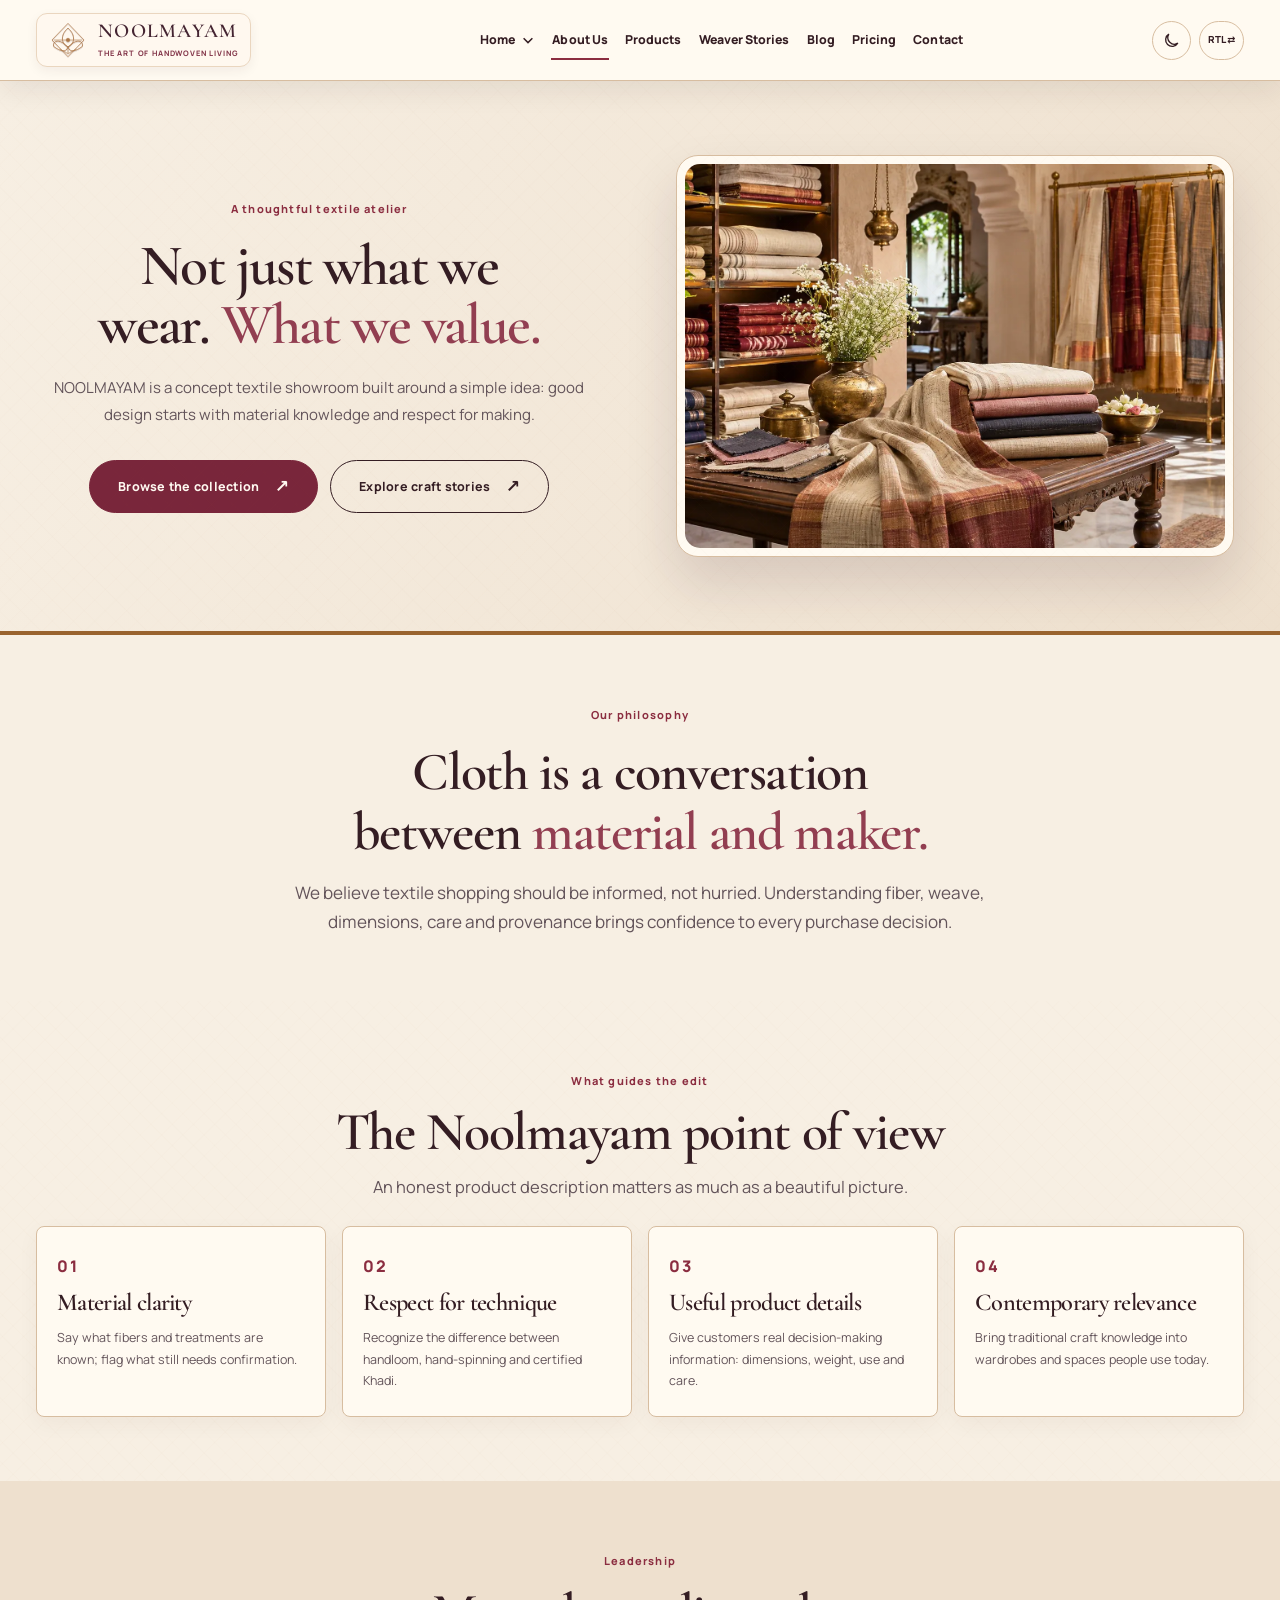
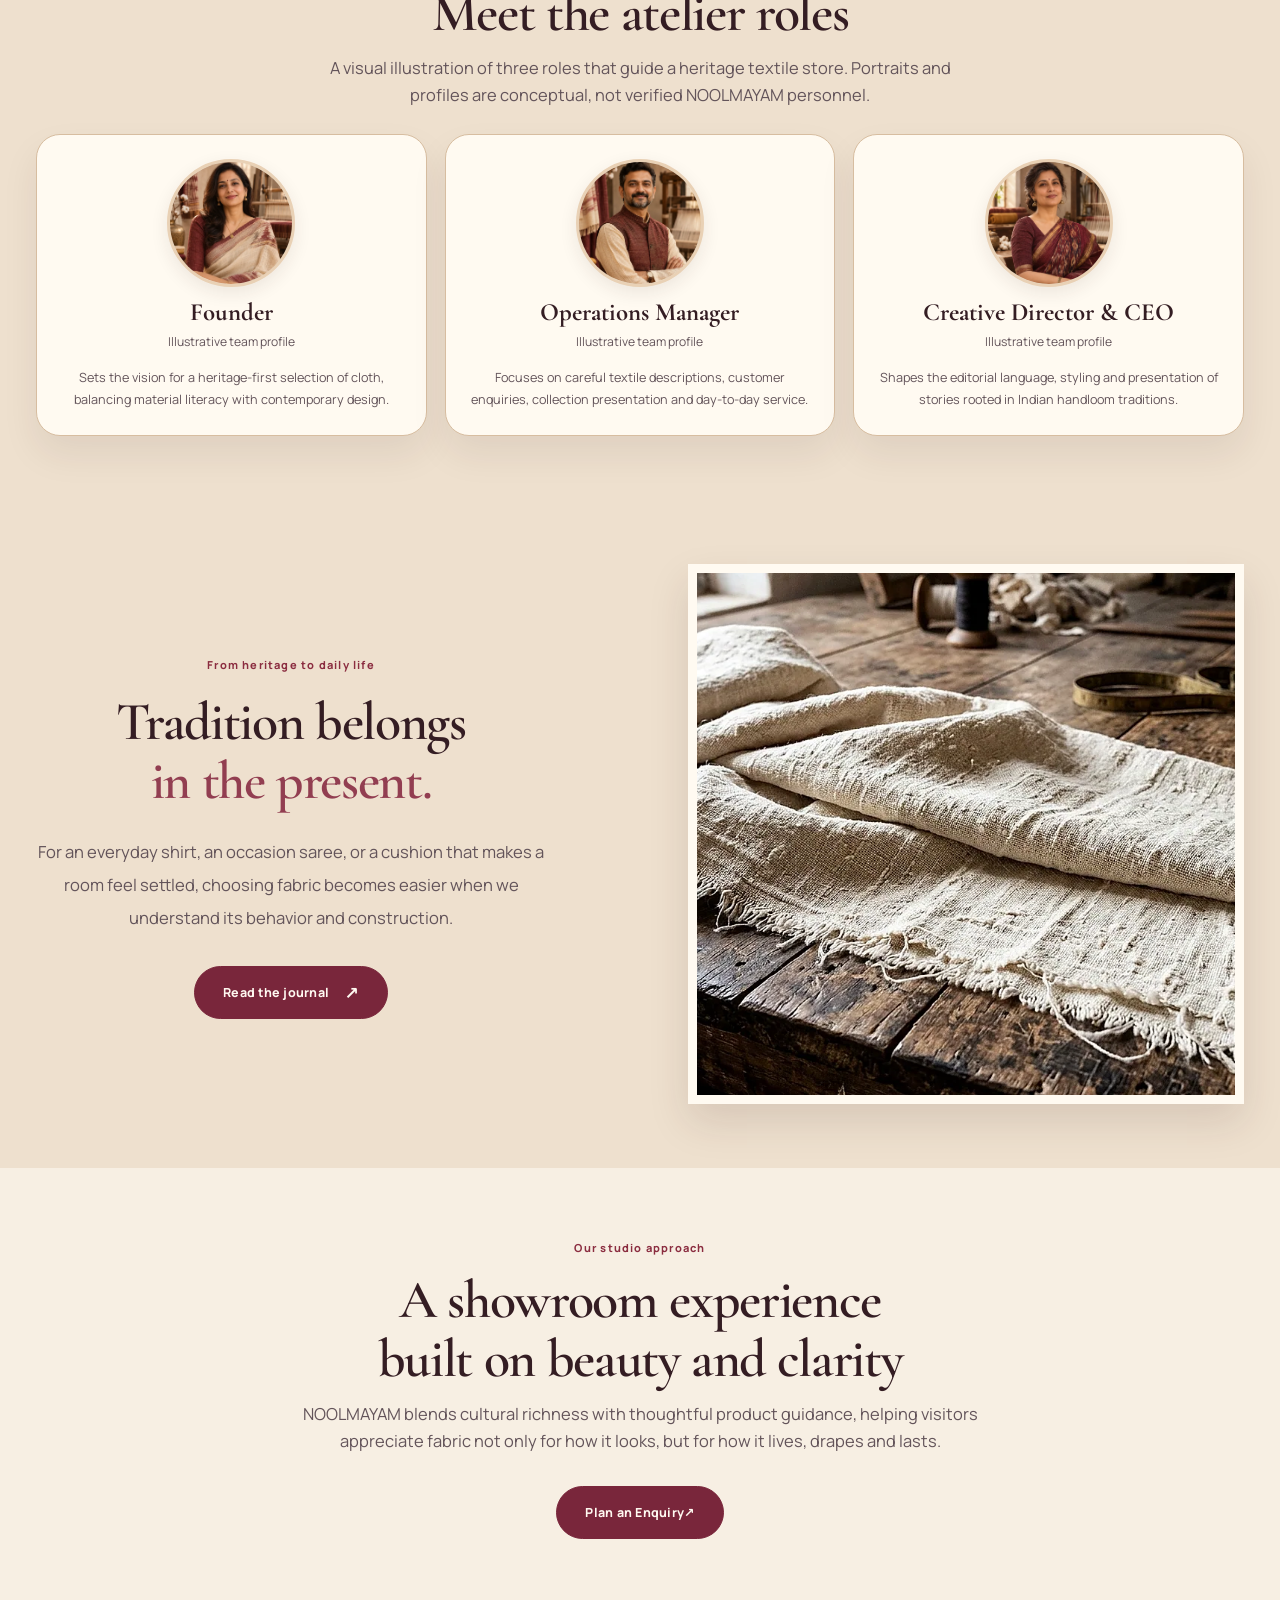
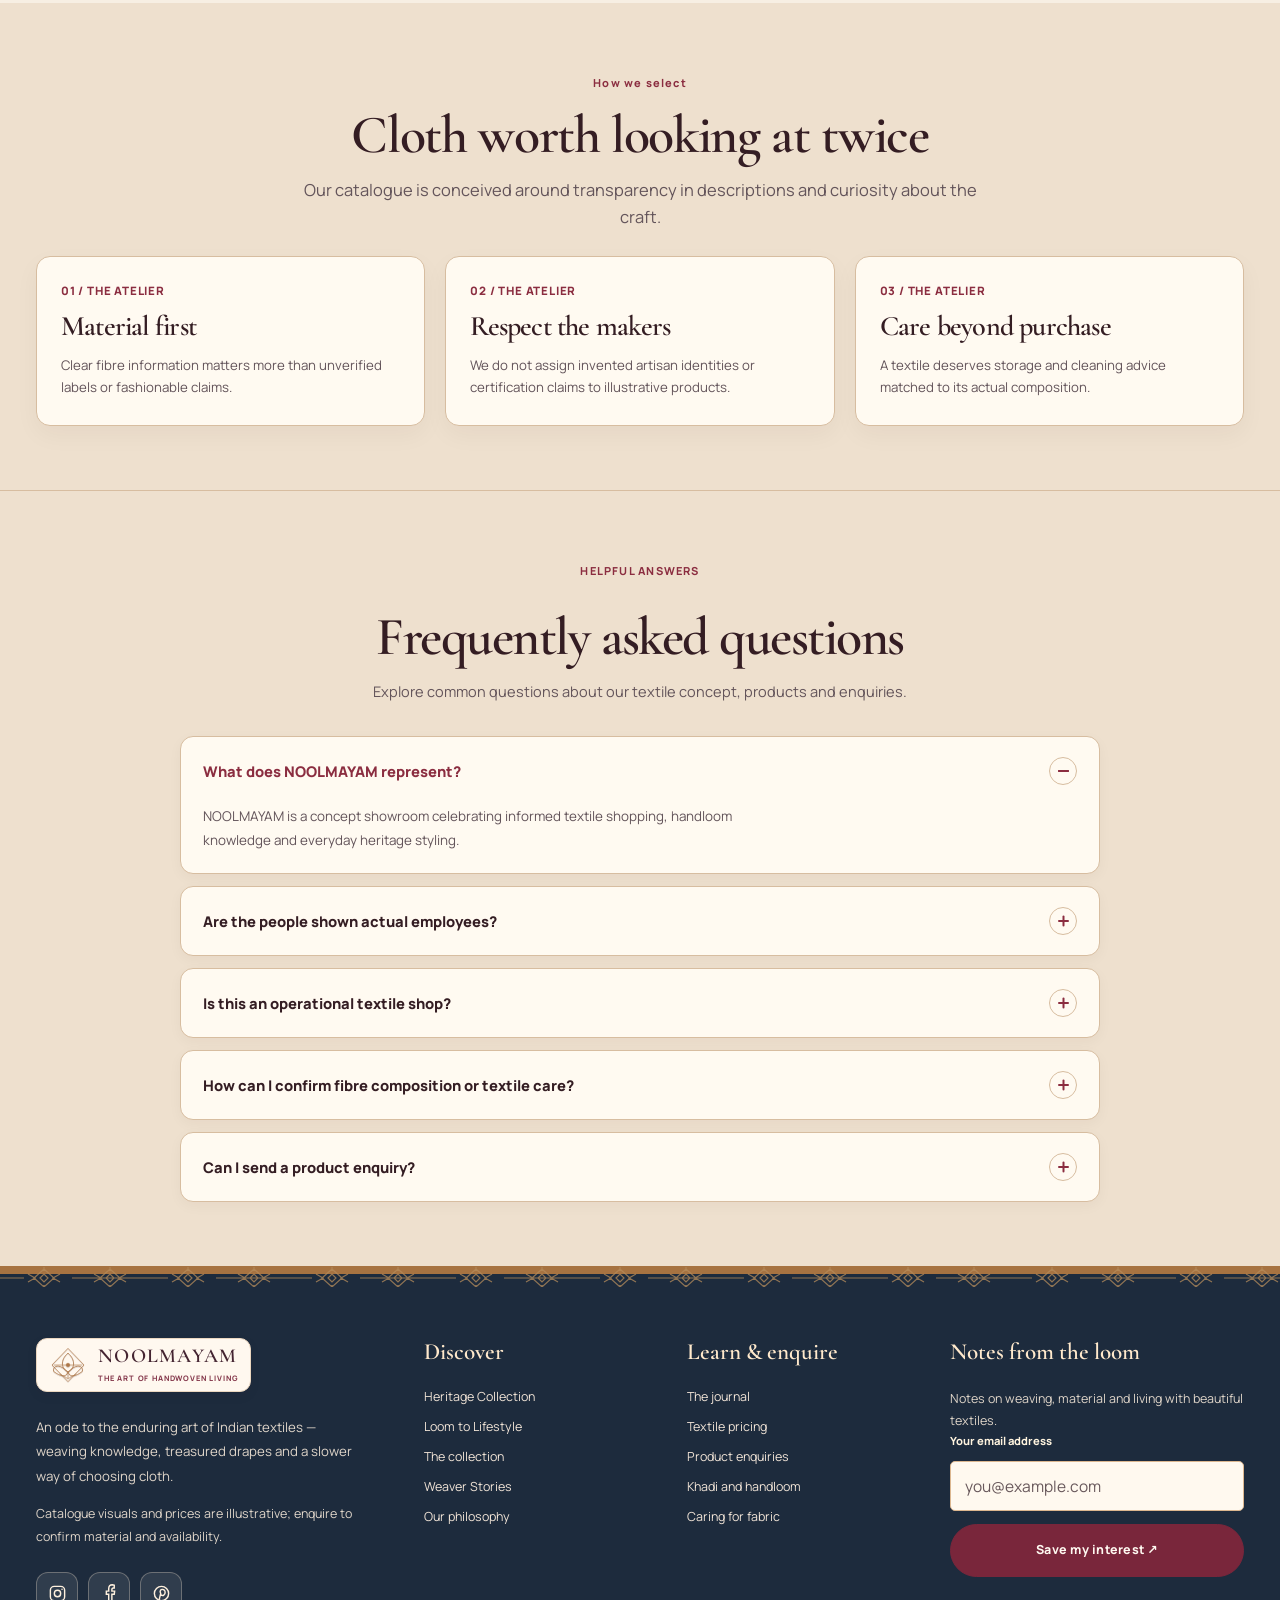
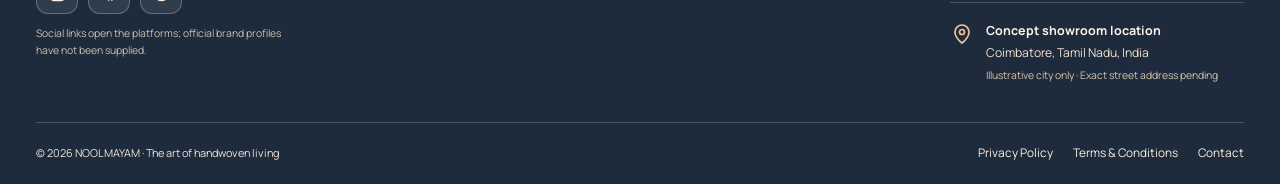
==== commit 40b15be1: "Add files via upload" ====
--- a/Noolmayam/about.html
+++ b/Noolmayam/about.html
@@ -1,10 +1,10 @@
 <!DOCTYPE html>
 
-<html dir="ltr" lang="en"><head><meta charset="utf-8"/><meta content="width=device-width,initial-scale=1" name="viewport"/><meta content="#F6EFE3" name="theme-color"/><title>About the NOOLMAYAM Atelier</title><meta content="Learn the guiding principles and purpose behind NOOLMAYAM’s textile concept." name="description"/><meta content="website" property="og:type"/><meta content="About the NOOLMAYAM Atelier" property="og:title"/><meta content="Learn the guiding principles and purpose behind NOOLMAYAM’s textile concept." property="og:description"/><link href="assets/icons/favicon.png" rel="icon" type="image/png"/><link href="assets/icons/favicon-32x32.png" rel="icon" sizes="32x32" type="image/png"/><link href="assets/icons/apple-touch-icon.png" rel="apple-touch-icon"/><link href="https://fonts.googleapis.com" rel="preconnect"/><link crossorigin="" href="https://fonts.gstatic.com" rel="preconnect"/><link href="https://fonts.googleapis.com/css2?family=Cormorant+Garamond:wght@400;500;600;700&amp;family=Manrope:wght@400;500;600;700;800&amp;display=swap" rel="stylesheet"/><link href="assets/css/style.css" rel="stylesheet"/><link href="assets/css/heritage.css" rel="stylesheet"/><link href="assets/css/layout-polish.css" rel="stylesheet"/><link href="assets/css/rtl-hero-spacing.css" rel="stylesheet"/><link href="assets/css/client-review-fixes.css" rel="stylesheet"/><script>try{document.documentElement.dataset.theme=localStorage.getItem('noolmayam-theme')||localStorage.getItem('noolora-theme')||'light';document.documentElement.dir=localStorage.getItem('noolmayam-dir')||localStorage.getItem('noolora-dir')||'ltr'}catch(e){}</script><script defer="" src="assets/js/data.js"></script><script defer="" src="assets/js/site.js"></script></head><body class="heritage-relaunch" data-page="about"><a class="skip-link" href="#main">Skip to content</a><div id="siteHeader"></div><main id="main"><section class="page-hero compact-hero"><div class="wrap page-hero-grid"><div class="hero-copy"><span class="eyebrow">A thoughtful textile atelier</span><h1>Not just what we wear. <em>What we value.</em></h1><p>NOOLMAYAM is a concept textile showroom built around a simple idea: good design starts with material knowledge and respect for making.</p><div class="button-row"><a class="btn btn-primary" href="products.html">Browse the collection<span aria-hidden="true">↗</span></a><a class="btn btn-outline" href="weaver-stories.html">Explore craft stories<span aria-hidden="true">↗</span></a></div></div><div class="hero-art"><div class="photo-frame"><img alt="Artisan weaving traditional handicraft saree" class="" decoding="async" loading="eager" src="assets/images/about-hero.webp"/></div><span class="corner-mark">NOOLMAYAM <span>✳</span> ATELIER</span></div></div></section><section class="section"><div class="wrap"><div class="about-manifesto"><span class="eyebrow">Our philosophy</span><h2>Cloth is a conversation<br/>between <em>material and maker.</em></h2><p>We believe textile shopping should be informed, not hurried. Understanding fiber, weave, dimensions, care and provenance brings confidence to every purchase decision.</p></div></div></section><section class="section grain"><div class="wrap"><div class="section-head center"><span class="eyebrow">What guides the edit</span><h2>The NOOLMAYAM point of view</h2><p>An honest product description matters as much as a beautiful picture.</p></div><div class="values-grid"><article><span class="big-num">01</span><h3>Material clarity</h3><p>Say what fibers and treatments are known; flag what still needs confirmation.</p></article><article><span class="big-num">02</span><h3>Respect for technique</h3><p>Recognize the difference between handloom, hand-spinning and certified Khadi.</p></article><article><span class="big-num">03</span><h3>Useful product details</h3><p>Give customers real decision-making information: dimensions, weight, use and care.</p></article><article><span class="big-num">04</span><h3>Contemporary relevance</h3><p>Bring traditional craft knowledge into wardrobes and spaces people use today.</p></article></div></div></section><section class="section alt-section">
+<html dir="ltr" lang="en"><head><meta charset="utf-8"/><meta content="width=device-width,initial-scale=1" name="viewport"/><meta content="#F6EFE3" name="theme-color"/><title>About the NOOLMAYAM Atelier</title><meta content="Learn the guiding principles and purpose behind NOOLMAYAM’s textile concept." name="description"/><meta content="website" property="og:type"/><meta content="About the NOOLMAYAM Atelier" property="og:title"/><meta content="Learn the guiding principles and purpose behind NOOLMAYAM’s textile concept." property="og:description"/><link href="assets/icons/favicon.png" rel="icon" type="image/png"/><link href="assets/icons/favicon-32x32.png" rel="icon" sizes="32x32" type="image/png"/><link href="assets/icons/apple-touch-icon.png" rel="apple-touch-icon"/><link href="https://fonts.googleapis.com" rel="preconnect"/><link crossorigin="" href="https://fonts.gstatic.com" rel="preconnect"/><link href="https://fonts.googleapis.com/css2?family=Cormorant+Garamond:wght@400;500;600;700&amp;family=Manrope:wght@400;500;600;700;800&amp;display=swap" rel="stylesheet"/><link href="assets/css/style.css" rel="stylesheet"/><link href="assets/css/heritage.css" rel="stylesheet"/><link href="assets/css/layout-polish.css" rel="stylesheet"/><link href="assets/css/rtl-hero-spacing.css" rel="stylesheet"/><link href="assets/css/client-review-fixes.css" rel="stylesheet"/><link href="assets/css/testing-team-qa.css" rel="stylesheet"/><link href="assets/css/unified-headings.css" rel="stylesheet"/><link href="assets/css/card-alignment-final.css" rel="stylesheet"/><script>try{document.documentElement.dataset.theme=localStorage.getItem('noolmayam-theme')||localStorage.getItem('noolora-theme')||'light';document.documentElement.dir=localStorage.getItem('noolmayam-dir')||localStorage.getItem('noolora-dir')||'ltr'}catch(e){}</script><script defer="" src="assets/js/data.js"></script><script defer="" src="assets/js/site.js"></script></head><body class="heritage-relaunch" data-page="about"><a class="skip-link" href="#main">Skip to content</a><div id="siteHeader"></div><main id="main"><section class="page-hero compact-hero"><div class="wrap page-hero-grid"><div class="hero-copy"><span class="eyebrow">A thoughtful textile atelier</span><h1>Not just what we wear. <span class="heading-accent">What we value.</span></h1><p>NOOLMAYAM is a concept textile showroom built around a simple idea: good design starts with material knowledge and respect for making.</p><div class="button-row"><a class="btn btn-primary" href="products.html">Browse the collection<span aria-hidden="true">↗</span></a><a class="btn btn-outline" href="weaver-stories.html">Explore craft stories<span aria-hidden="true">↗</span></a></div></div><div class="hero-art"><div class="photo-frame"><img alt="Artisan weaving traditional handicraft saree" class="" decoding="async" loading="eager" src="assets/images/about-hero.webp"/></div><span class="corner-mark">NOOLMAYAM <span>✳</span> ATELIER</span></div></div></section><section class="section"><div class="wrap"><div class="about-manifesto"><span class="eyebrow">Our philosophy</span><h2>Cloth is a conversation between <span class="heading-accent">material and maker.</span></h2><p>We believe textile shopping should be informed, not hurried. Understanding fiber, weave, dimensions, care and provenance brings confidence to every purchase decision.</p></div></div></section><section class="section grain"><div class="wrap"><div class="section-head center"><span class="eyebrow">What guides the edit</span><h2>The Noolmayam point of view</h2><p>An honest product description matters as much as a beautiful picture.</p></div><div class="values-grid"><article><span class="big-num">01</span><h3>Material clarity</h3><p>Say what fibers and treatments are known; flag what still needs confirmation.</p></article><article><span class="big-num">02</span><h3>Respect for technique</h3><p>Recognize the difference between handloom, hand-spinning and certified Khadi.</p></article><article><span class="big-num">03</span><h3>Useful product details</h3><p>Give customers real decision-making information: dimensions, weight, use and care.</p></article><article><span class="big-num">04</span><h3>Contemporary relevance</h3><p>Bring traditional craft knowledge into wardrobes and spaces people use today.</p></article></div></div></section><section class="section alt-section">
 <div class="wrap">
 <div class="section-head center">
-<span class="eyebrow">LEADERSHIP</span>
-<h2>Meet the Atelier Roles</h2>
+<span class="eyebrow">Leadership</span>
+<h2>Meet the atelier roles</h2>
 <p>A visual illustration of three roles that guide a heritage textile store. Portraits and profiles are conceptual, not verified NOOLMAYAM personnel.</p>
 </div>
 <div class="leadership-grid">
@@ -25,4 +25,4 @@
 </article>
 </div>
 </div>
-</section><section class="section alt-section"><div class="wrap"><div class="split-editorial"><img alt="Traditional carved wooden textile blocks and handloom fabrics" class="editorial-photo" decoding="async" loading="lazy" src="assets/images/about-split.webp"/><div class="split-copy"><span class="eyebrow">From heritage to daily life</span><h2>Tradition belongs<br/><em>in the present.</em></h2><p>For an everyday shirt, an occasion saree, or a cushion that makes a room feel settled, choosing fabric becomes easier when we understand its behavior and construction.</p><a class="btn btn-primary" href="blog.html">Read the journal<span aria-hidden="true">↗</span></a></div></div></div></section><section class="section"><div class="wrap"><div class="section-head center"><span class="eyebrow">OUR STUDIO APPROACH</span><h2>A showroom experience built on beauty and clarity</h2><p>NOOLMAYAM blends cultural richness with thoughtful product guidance, helping visitors appreciate fabric not only for how it looks, but for how it lives, drapes and lasts.</p></div><div class="center-actions"><a class="btn btn-primary" href="contact.html">Plan an Enquiry↗</a></div></div></section><section aria-label="Cloth worth looking at twice" class="section cultural-knowledge"><div class="wrap"><div class="section-head center"><span class="eyebrow">HOW WE SELECT</span><h2>Cloth worth looking at twice</h2><p>Our catalogue is conceived around transparency in descriptions and curiosity about the craft.</p></div><div class="heritage-insights"><article class="heritage-insight"><span class="insight-number">01 / THE ATELIER</span><h3>Material first</h3><p>Clear fibre information matters more than unverified labels or fashionable claims.</p></article><article class="heritage-insight"><span class="insight-number">02 / THE ATELIER</span><h3>Respect the makers</h3><p>We do not assign invented artisan identities or certification claims to illustrative products.</p></article><article class="heritage-insight"><span class="insight-number">03 / THE ATELIER</span><h3>Care beyond purchase</h3><p>A textile deserves storage and cleaning advice matched to its actual composition.</p></article></div></div></section></main><div aria-hidden="true" class="footer-threshold"><span>❈</span><span>✦</span><span>❈</span></div><div id="siteFooter"></div><div aria-live="polite" class="toast" id="toast" role="status"></div></body></html>+</section><section class="section alt-section"><div class="wrap"><div class="split-editorial"><img alt="Traditional carved wooden textile blocks and handloom fabrics" class="editorial-photo" decoding="async" loading="lazy" src="assets/images/about-split.webp"/><div class="split-copy"><span class="eyebrow">From heritage to daily life</span><h2>Tradition belongs <span class="heading-accent">in the present.</span></h2><p>For an everyday shirt, an occasion saree, or a cushion that makes a room feel settled, choosing fabric becomes easier when we understand its behavior and construction.</p><a class="btn btn-primary" href="blog.html">Read the journal<span aria-hidden="true">↗</span></a></div></div></div></section><section class="section"><div class="wrap"><div class="section-head center"><span class="eyebrow">Our studio approach</span><h2>A showroom experience built on beauty and clarity</h2><p>NOOLMAYAM blends cultural richness with thoughtful product guidance, helping visitors appreciate fabric not only for how it looks, but for how it lives, drapes and lasts.</p></div><div class="center-actions"><a class="btn btn-primary" href="contact.html">Plan an Enquiry↗</a></div></div></section><section aria-label="Cloth worth looking at twice" class="section cultural-knowledge"><div class="wrap"><div class="section-head center"><span class="eyebrow">How we select</span><h2>Cloth worth looking at twice</h2><p>Our catalogue is conceived around transparency in descriptions and curiosity about the craft.</p></div><div class="heritage-insights"><article class="heritage-insight"><span class="insight-number">01 / THE ATELIER</span><h3>Material first</h3><p>Clear fibre information matters more than unverified labels or fashionable claims.</p></article><article class="heritage-insight"><span class="insight-number">02 / THE ATELIER</span><h3>Respect the makers</h3><p>We do not assign invented artisan identities or certification claims to illustrative products.</p></article><article class="heritage-insight"><span class="insight-number">03 / THE ATELIER</span><h3>Care beyond purchase</h3><p>A textile deserves storage and cleaning advice matched to its actual composition.</p></article></div></div></section></main><div id="siteFooter"></div><div aria-live="polite" class="toast" id="toast" role="status"></div></body></html>
--- a/Noolmayam/assets/css/testing-team-qa.css
+++ b/Noolmayam/assets/css/testing-team-qa.css
@@ -0,0 +1,178 @@
+/* NOOLMAYAM • testing-team corrections | 10 November 2026
+   Adds focused fixes after all legacy styles; works in light/dark and LTR/RTL. */
+
+/* 1 — Legible, balanced navbar, keeping desktop and mobile layouts usable */
+#siteHeader{position:sticky;top:0;z-index:1600;background:var(--card)}
+#siteHeader .site-header{position:relative!important;inset:auto!important;top:auto!important;width:100%!important;z-index:1!important}
+#siteHeader .site-nav>a,#siteHeader .nav-home-trigger{font-size:clamp(.77rem,.89vw,.89rem)!important;font-weight:800!important;letter-spacing:.006em!important;line-height:1.4!important;padding:11px 1px!important}
+#siteHeader .site-nav{gap:clamp(10px,1.17vw,19px)!important}
+#siteHeader .nav-shell{gap:clamp(10px,1.4vw,24px)!important;min-height:80px}
+#siteHeader .nav-home-trigger .chevron{width:14px;height:14px}
+#siteHeader .site-nav a:focus-visible,#siteHeader button:focus-visible,
+.showcase-tabs button:focus-visible,.qa-faq-item summary:focus-visible,
+.footer-social a:focus-visible,.footer-legal a:focus-visible{outline:3px solid var(--bronze);outline-offset:4px}
+@media(min-width:1021px) and (max-width:1150px){#siteHeader .nav-shell{grid-template-columns:minmax(195px,213px) minmax(0,1fr) auto!important;gap:7px!important}#siteHeader .site-nav{gap:9px!important}#siteHeader .site-nav>a,#siteHeader .nav-home-trigger{font-size:.76rem!important}}
+@media(max-width:1020px){#siteHeader .site-nav{display:none!important}#siteHeader .nav-shell{display:flex!important;justify-content:space-between!important}#siteHeader .menu-toggle{display:inline-flex!important}}
+@media(max-width:520px){#siteHeader .nav-shell{min-height:68px!important}.mobile-drawer{padding-inline:clamp(16px,5vw,28px)}}
+
+/* 2 — Body/footer meet immediately, without the former ornamental white band */
+body>main,main#main{margin-bottom:0!important;padding-bottom:0!important}
+#siteFooter{display:block;margin:0!important;padding:0!important;line-height:normal}
+#siteFooter .site-footer{margin:0!important;display:flow-root}
+.footer-threshold{display:none!important}
+main#main > :last-child{margin-bottom:0!important}
+
+/* 3/4/5 — Social links, honest city address and readable footer policy links */
+.site-footer{padding-block:clamp(47px,5vw,72px) 23px!important}
+.site-footer .footer-grid{gap:clamp(18px,2.9vw,42px)}
+.footer-social{display:flex;align-items:center;gap:10px;flex-wrap:wrap;margin-top:24px}
+.footer-social a{display:grid!important;place-items:center;width:42px;height:42px;background:rgba(255,255,255,.085);border:1px solid rgba(248,230,208,.3);border-radius:12px;color:#fff1de!important;transition:transform .2s ease,border-color .2s ease,background .2s ease}
+.footer-social a:hover{transform:translateY(-3px);background:#8e3b4d;border-color:#c69772}
+.footer-social svg{width:19px;height:19px}
+.footer-social-hint{font-size:.65rem;line-height:1.6;color:#cfbfb0;margin-top:11px;max-width:260px}
+.footer-address{display:flex;align-items:flex-start;gap:12px;margin-top:25px;padding:18px 0 0;border-top:1px solid rgba(255,240,225,.2)}
+.footer-address svg{width:24px;height:24px;flex:none;color:#f0c194;margin-top:1px}
+.footer-address div{display:grid;gap:4px;min-width:0;line-height:1.55}
+.footer-address strong{font-size:.78rem;color:#fff3e8}
+.footer-address span{font-size:.76rem;color:#f4e1ce}
+.footer-address small{font-size:.65rem;color:#d9c4ae}
+.footer-bottom{margin-top:39px!important;gap:16px!important;padding-top:21px!important}
+.footer-legal{display:flex;align-items:center;justify-content:flex-end;flex-wrap:wrap;gap:9px 20px}
+.footer-legal a{color:#fff1df!important;font-size:.74rem;text-decoration:none;text-underline-offset:4px;transition:color .2s ease}
+.footer-legal a:hover{text-decoration:underline;color:#f2c394!important}
+@media(max-width:1150px){.site-footer .footer-grid{grid-template-columns:repeat(2,minmax(0,1fr));gap:28px}}
+@media(max-width:640px){.site-footer .footer-grid{grid-template-columns:1fr;gap:31px}.footer-bottom{justify-content:flex-start!important;align-items:flex-start!important;flex-direction:column!important}.footer-legal{justify-content:flex-start}.footer-address{margin-top:17px}}
+
+/* 6 — Heading and number aligned consistently at the top of each process card */
+.process-story-grid{align-items:stretch;gap:18px}
+.process-story-grid article{display:grid!important;grid-template-columns:42px minmax(0,1fr);grid-template-rows:auto 1fr;column-gap:14px;row-gap:8px;align-items:start;text-align:start!important;padding:27px 23px!important;min-height:192px}
+.process-story-grid article>span{grid-column:1;grid-row:1;align-self:start;margin-top:7px;text-align:center;font-size:.76rem!important;line-height:1.3;font-variant-numeric:tabular-nums}
+.process-story-grid article>h3{grid-column:2;grid-row:1;text-align:start!important;margin:0!important;font-size:clamp(1.45rem,2vw,1.95rem)!important;line-height:1.16}
+.process-story-grid article>p{grid-column:2;grid-row:2;text-align:start!important;margin:0!important;font-size:.84rem!important;line-height:1.72}
+@media(max-width:940px){.process-story-grid{grid-template-columns:repeat(2,minmax(0,1fr))}}
+@media(max-width:620px){.process-story-grid{grid-template-columns:1fr}.process-story-grid article{min-height:0;padding:22px 18px!important}}
+
+/* 7 — The Featured/Khadi/Cotton/Silk controls now filter live (and show keyboard focus) */
+.showcase-tabs button{appearance:none;display:inline-flex;align-items:center;justify-content:center;min-height:43px;padding:9px 20px;border-radius:999px;border:1px solid #dec4a4;background:var(--card);font-family:var(--font);font-weight:800;font-size:.8rem;color:var(--ink);cursor:pointer;transition:background .22s,color .22s,transform .22s,border-color .22s}
+.showcase-tabs button:hover{transform:translateY(-2px);border-color:var(--rose)}
+.showcase-tabs button.active,.showcase-tabs button[aria-pressed=true]{background:#79263b!important;color:#fff!important;border-color:#79263b!important}
+[data-theme=dark] .showcase-tabs button:not(.active){background:var(--card);color:var(--ink);border-color:var(--border)}
+.showcase-product-grid .catalog-card{height:100%}
+
+/* 8/9/10 — About section spacing, common heading scale and correct ordered columns */
+body[data-page=about] .section{padding-block:clamp(44px,5vw,72px)!important}
+body[data-page=about] .section-head{margin-bottom:26px!important}
+body[data-page=about] .about-manifesto{max-width:870px}
+body[data-page=about] .about-manifesto>p{margin-top:17px!important;line-height:1.72!important}
+body[data-page=about] .section-head p{max-width:680px;margin:12px auto 0!important;line-height:1.65!important}
+body[data-page=about] .about-manifesto h2,body[data-page=about] .section-head h2,body[data-page=about] .split-copy h2{font-size:clamp(2.55rem,4.2vw,4.15rem)!important;line-height:1.1!important;letter-spacing:-.025em!important;font-weight:600!important}
+body[data-page=about] .values-grid{gap:16px!important;align-items:stretch!important;grid-template-columns:repeat(4,minmax(0,1fr))!important}
+body[data-page=about] .values-grid article{padding:25px 20px!important;min-height:0!important;align-items:flex-start!important;text-align:start!important}
+body[data-page=about] .values-grid article .big-num{font-size:1rem;margin-bottom:3px}
+body[data-page=about] .values-grid article h3{margin:5px 0 11px!important;font-size:clamp(1.5rem,1.9vw,2rem)!important;text-align:start!important}
+body[data-page=about] .values-grid article p{text-align:start!important;font-size:.78rem!important;line-height:1.7}
+.heritage-insights{display:grid!important;grid-template-columns:repeat(3,minmax(0,1fr))!important;gap:20px!important;align-items:stretch!important}
+.heritage-insight{min-width:0;display:flex!important;flex-direction:column!important;align-items:flex-start!important;text-align:start!important;gap:11px!important;border:1px solid var(--border);background:var(--card);border-radius:14px;padding:26px 24px;box-shadow:0 9px 24px rgba(54,33,33,.045);height:100%!important}
+.heritage-insight .insight-number{display:block;color:var(--rose);font-size:.72rem;font-weight:800;letter-spacing:.07em;margin:0!important;line-height:1.4}
+.heritage-insight h3{font-size:clamp(1.55rem,2.2vw,2.15rem)!important;line-height:1.15!important;margin:0!important;text-align:start!important}
+.heritage-insight p{font-size:.83rem!important;line-height:1.7!important;margin:0!important;text-align:start!important;color:var(--muted)}
+@media(max-width:1020px){body[data-page=about] .values-grid{grid-template-columns:repeat(2,minmax(0,1fr))!important}.heritage-insights{grid-template-columns:repeat(2,minmax(0,1fr))!important}}
+@media(max-width:640px){body[data-page=about] .values-grid,.heritage-insights{grid-template-columns:1fr!important}body[data-page=about] .section{padding-block:43px!important}.heritage-insight{padding:22px 20px}}
+
+/* 11 — Easy-to-find product search above result count, synchronized with sidebar */
+.catalogue-search-bar{display:grid;gap:8px;margin-bottom:18px;padding:19px 21px;border:1px solid var(--border);border-radius:14px;background:var(--card)}
+.catalogue-search-bar>label{font-weight:850;font-size:.77rem;color:var(--ink);letter-spacing:.02em}
+.catalogue-search-field{position:relative;display:flex;align-items:center}
+.catalogue-search-field>svg{position:absolute;inset-inline-start:15px;width:20px;height:20px;color:var(--rose);pointer-events:none}
+.catalogue-search-field>input{width:100%;height:47px;padding:11px 16px;padding-inline-start:46px;border-radius:9px;border:1px solid var(--border);background:var(--bg);color:var(--ink);font-family:var(--font);font-size:.86rem;outline-offset:2px}
+.catalogue-search-field>input:focus-visible{outline:2px solid var(--bronze);border-color:var(--bronze)}
+.catalogue-search-field>input::placeholder{color:var(--muted)}
+
+/* 12 — Consistent text/order alignment in product cards; centred range control */
+.catalogue-shell{grid-template-columns:minmax(245px,265px) minmax(0,1fr)!important;gap:clamp(18px,2.2vw,33px)!important}
+.catalogue-results,.product-grid,.product-card,.product-copy{min-width:0}
+.product-grid{align-items:stretch!important;gap:18px!important}
+.product-card{height:100%;overflow:hidden}
+.product-card .product-image{display:block;overflow:hidden;aspect-ratio:4/4.2}
+.product-card .product-image img{width:100%;height:100%;object-fit:cover}
+.product-card .product-copy{display:flex!important;align-items:stretch!important;text-align:center;gap:8px!important;padding:18px 17px 19px!important}
+.product-card .product-copy .eyebrow{min-height:2em;margin:0!important;line-height:1.6!important}
+.product-card .product-copy h3{font-size:clamp(1.42rem,1.75vw,1.85rem)!important;min-height:2.27em!important;line-height:1.15!important;margin:0!important;display:flex;justify-content:center;align-items:flex-start;text-align:center}
+.product-card .product-copy>p{font-size:.77rem!important;line-height:1.6!important;min-height:4.8em!important;max-width:34ch;margin:0 auto!important;text-align:center!important}
+.product-card .product-meta{justify-content:center;flex-wrap:wrap;margin:0 auto!important;gap:8px;text-align:center}
+.product-card .product-price{margin-top:auto!important;padding-top:12px;text-align:center!important}
+.product-card .product-action{width:100%;margin-top:8px!important;display:flex;justify-content:center!important;gap:8px}
+.product-card .product-action .btn{display:inline-flex;align-items:center;justify-content:center;text-align:center;min-width:0}
+.filter-panel input[type=range]{display:block;box-sizing:border-box;width:calc(100% - 10px)!important;margin:11px auto 17px!important;cursor:pointer;accent-color:var(--rose)}
+.filter-panel input[type=range]::-webkit-slider-thumb{cursor:grab}
+.filter-panel output{float:none;display:inline-block;margin-inline-start:8px;font-variant-numeric:tabular-nums}
+.results-toolbar{gap:10px 16px!important;margin-bottom:18px!important;padding-bottom:15px!important}
+.results-toolbar p{margin:0!important}
+@media(max-width:1020px){.catalogue-shell{grid-template-columns:1fr!important}.filter-panel{position:static!important;display:grid;grid-template-columns:repeat(2,minmax(0,1fr));gap:9px 16px}.filter-panel h2{grid-column:1/-1}.filter-panel label,.filter-panel input,.filter-panel select{min-width:0}.product-grid{grid-template-columns:repeat(3,minmax(0,1fr))!important}}
+@media(max-width:760px){.product-grid{grid-template-columns:repeat(2,minmax(0,1fr))!important}.product-card .product-action{flex-wrap:wrap}}
+@media(max-width:520px){.filter-panel{display:block}.filter-panel select,.filter-panel input{width:100%}.product-grid{grid-template-columns:1fr!important}.product-card .product-copy h3{min-height:0!important}.product-card .product-copy>p{min-height:0!important}.catalogue-search-bar{padding:16px}}
+
+/* 13/14 — Compact blog filter bar and tighter editorial card rhythm */
+body[data-page=blog] .section.grain{padding-top:clamp(38px,4vw,60px)!important}
+.journal-controls{width:100%;max-width:1050px;margin:0 auto 24px!important;display:grid!important;grid-template-columns:repeat(2,minmax(0,1fr));gap:4px 18px!important;padding:18px 22px!important;border:1px solid var(--border);border-radius:15px;background:var(--card);box-shadow:0 7px 24px rgba(54,27,28,.04);align-items:end!important}
+.journal-controls label{font-size:.73rem!important;min-height:0!important;margin:0 0 4px!important;line-height:1.5}
+.journal-controls label:first-of-type{grid-column:1;grid-row:1}
+.journal-controls label:nth-of-type(2){grid-column:2;grid-row:1}
+.journal-controls>input{grid-column:1;grid-row:2}
+.journal-controls>select{grid-column:2;grid-row:2}
+.journal-controls>input,.journal-controls>select{width:100%;height:44px!important;min-height:44px!important;margin:0!important;padding:8px 13px!important;border-radius:9px!important;font-size:.83rem;color:var(--ink)}
+.journal-grid{gap:18px!important;align-items:stretch!important}
+.journal-card{display:flex;flex-direction:column;height:100%;min-width:0}
+.journal-card .journal-photo{aspect-ratio:16/10.5;flex:none;overflow:hidden}
+.journal-card .journal-photo .atlas-image{height:100%;min-height:0!important}
+.journal-card .journal-body{display:flex;flex-direction:column;align-items:stretch;gap:9px!important;padding:18px 20px 21px!important;min-height:0!important}
+.journal-card .journal-body .eyebrow{margin:0!important;font-size:.6rem!important;line-height:1.5}
+.journal-card .journal-body h3{display:block!important;font-size:clamp(1.55rem,2vw,2rem)!important;line-height:1.14!important;min-height:0!important;margin:0!important;text-align:center}
+.journal-card .journal-body p{font-size:.79rem!important;line-height:1.65!important;margin:0!important;min-height:0!important;text-align:center}
+.journal-card .journal-body .text-link{margin:10px auto 0!important;padding-top:4px;align-self:center;font-size:.75rem!important}
+@media(max-width:850px){.journal-grid{grid-template-columns:repeat(2,minmax(0,1fr))!important}}
+@media(max-width:580px){.journal-controls{grid-template-columns:1fr!important;gap:6px!important;padding:16px!important}.journal-controls label:first-of-type{grid-column:1;grid-row:1}.journal-controls>input{grid-column:1;grid-row:2;margin-bottom:7px!important}.journal-controls label:nth-of-type(2){grid-column:1;grid-row:3}.journal-controls>select{grid-column:1;grid-row:4}.journal-grid{grid-template-columns:1fr!important}}
+
+/* 15 — Unambiguous, accessible form labels, validation states and input alignment */
+.accessible-form-grid{align-items:start!important;gap:17px 20px!important}
+.form-panel .field{display:flex;flex-direction:column;min-width:0;gap:7px}
+.form-panel .field label{display:block!important;text-align:start!important;color:var(--ink);font-size:.81rem!important;font-weight:800!important;line-height:1.5;margin:0!important}
+.form-panel .field input,.form-panel .field select,.form-panel .field textarea{display:block;width:100%;max-width:100%;height:48px;min-height:48px;border-radius:9px!important;padding:10px 13px!important;background:var(--bg);color:var(--ink)}
+.form-panel .field textarea{height:auto;min-height:140px;resize:vertical}
+.form-panel .field input[aria-invalid=true],.form-panel .field select[aria-invalid=true],.form-panel .field textarea[aria-invalid=true]{border-color:#bd3c49!important;outline-color:#bd3c49}
+.form-panel .field .error{display:block;color:#a93247;font-size:.7rem;min-height:.8em;line-height:1.5}
+@media(max-width:620px){.accessible-form-grid{grid-template-columns:1fr!important}}
+
+/* 16 — Accessible FAQ questions and answers on relevant pages */
+.qa-faq-section{padding-block:clamp(55px,6vw,88px)!important;background:var(--bg-alt);border-top:1px solid var(--border)}
+.qa-faq-intro{text-align:center;max-width:790px;margin:0 auto 32px}
+.qa-faq-intro h2{font-size:clamp(2.6rem,4.2vw,4.1rem);line-height:1.13;margin:9px 0 11px}
+.qa-faq-intro p{max-width:600px;margin:0 auto;font-size:.91rem;line-height:1.7}
+.qa-faq-list{max-width:920px;margin-inline:auto;display:grid;gap:12px}
+.qa-faq-item{border:1px solid var(--border);background:var(--card);border-radius:13px;overflow:hidden;box-shadow:0 4px 14px rgba(52,30,31,.04)}
+.qa-faq-item summary{list-style:none;display:flex;gap:18px;justify-content:space-between;align-items:center;padding:20px 22px;cursor:pointer;font-weight:800;color:var(--ink);font-size:.92rem;line-height:1.5}
+.qa-faq-item summary::-webkit-details-marker{display:none}
+.qa-faq-plus{position:relative;display:grid;place-items:center;flex:none;width:28px;height:28px;border:1px solid var(--border);border-radius:50%;color:var(--rose)}
+.qa-faq-plus:before,.qa-faq-plus:after{content:"";position:absolute;width:11px;height:2px;background:currentColor;border-radius:2px;transition:transform .2s ease}
+.qa-faq-plus:after{transform:rotate(90deg)}
+.qa-faq-item[open] .qa-faq-plus:after{transform:rotate(0)}
+.qa-faq-item[open] summary{color:var(--rose)}
+.qa-faq-answer{padding:0 22px 20px}
+.qa-faq-answer p{color:var(--muted);font-size:.84rem;line-height:1.78;margin:0;max-width:74ch}
+
+/* Letter-style privacy and terms documents */
+.qa-policy-page{padding:clamp(45px,6vw,85px) 0!important;background:var(--bg-alt)}
+.qa-policy-paper{max-width:930px;margin:0 auto;padding:clamp(26px,6vw,65px);background:var(--card);border:1px solid var(--border);box-shadow:0 18px 43px rgba(45,26,27,.065);border-radius:10px}
+.qa-policy-paper h1{font-size:clamp(3rem,5vw,5.3rem);margin:16px 0 12px;color:var(--ink)}
+.qa-policy-lead{font-size:1.05rem;max-width:650px;line-height:1.65}
+.qa-policy-date{font-size:.75rem;color:var(--rose);font-weight:750;letter-spacing:.02em;margin:12px 0 30px;padding-bottom:23px;border-bottom:1px solid var(--border)}
+.qa-policy-entry{padding:12px 0 19px;border-bottom:1px solid var(--border);margin-bottom:13px}
+.qa-policy-entry h2{font-size:clamp(1.55rem,2.4vw,2.1rem);margin-bottom:11px}
+.qa-policy-entry p{font-size:.88rem;line-height:1.85}
+.qa-policy-actions{margin-top:30px}
+@media(max-width:520px){.qa-faq-item summary{padding:17px 16px;font-size:.85rem}.qa-faq-answer{padding:0 16px 17px}}
+
+@media(prefers-reduced-motion:reduce){.showcase-tabs button,.footer-social a,.footer-legal a{transition:none!important}}
+
+/* Atlas-backed story images show their original crop rather than a missing detail file. */
+.story-detail-figure .story-hero-art.atlas-image{display:block;width:100%;height:clamp(255px,40vw,500px);border-radius:18px;border:7px solid var(--card);box-shadow:0 16px 35px rgba(50,30,29,.08);margin-inline:auto}
--- a/Noolmayam/assets/css/unified-headings.css
+++ b/Noolmayam/assets/css/unified-headings.css
@@ -0,0 +1,31 @@
+/* NOOLMAYAM | unified editorial heading treatment, 10 Nov 2026
+   All text headings are in natural sentence case; accent applies through COLOR only.
+   Existing responsive spacing and page layouts are intentionally retained. */
+:root{--heading-accent-color:#923e51}
+:root[data-theme="dark"]{--heading-accent-color:#eda6b1}
+body :is(h1,h2,h3,h4),
+body :is(h1,h2,h3,h4) :is(em,i,strong,b,span){
+  font-family:var(--serif)!important;
+  font-style:normal!important;
+  text-transform:none!important;
+  font-variant:normal;
+  letter-spacing:-.028em;
+}
+body :is(h1,h2,h3,h4){font-weight:600!important;text-wrap:balance;overflow-wrap:break-word}
+body :is(h1,h2,h3,h4) .heading-accent{
+  color:var(--heading-accent-color);
+  font-style:normal!important;
+  font-weight:inherit!important;
+  letter-spacing:inherit!important;
+  text-decoration:none!important;
+}
+/* Dark-background hero and banners retain a visible, warm accent. */
+body :is(.royal-hero,.loom-hero,.heritage-banner,.dark-textile,.craft-steps-section,.closing-panel,.royal-closing-box,.ending-invitation)
+:is(h1,h2,h3,h4) .heading-accent{color:#f1c792!important}
+/* Small editorial labels also use sentence case and readable, quieter spacing. */
+body .eyebrow{font-style:normal!important;text-transform:none!important;letter-spacing:.11em!important;font-weight:750}
+/* Protect labels/cards from forced uppercase and italic decoration. */
+body :is(.section-heading,.section-head,.about-manifesto,.story-detail-intro,.journal-detail-intro,.split-copy,.hero-copy) :is(h1,h2,h3,h4){font-style:normal!important;text-transform:none!important}
+@media(max-width:560px){
+  body :is(h1,h2,h3,h4){overflow-wrap:break-word;hyphens:manual;letter-spacing:-.02em}
+}
--- a/Noolmayam/assets/css/card-alignment-final.css
+++ b/Noolmayam/assets/css/card-alignment-final.css
@@ -0,0 +1,130 @@
+/* NOOLMAYAM • Blog card alignment and consistent editorial card spacing
+   Keeps card images, category labels, titles, descriptions and links lined up
+   across each grid row in light/dark modes and LTR/RTL layouts. */
+
+/* Each article occupies the full width and height of its grid cell. */
+.journal-grid,
+.related-journal-grid {
+  align-items: stretch !important;
+  column-gap: clamp(16px, 1.6vw, 24px) !important;
+  row-gap: clamp(18px, 2vw, 28px) !important;
+}
+.journal-grid > .journal-card,
+.related-journal-grid > .journal-card {
+  min-width: 0;
+  height: 100%;
+}
+.journal-card {
+  display: flex !important;
+  flex-direction: column !important;
+  align-items: stretch;
+  overflow: hidden;
+  min-width: 0;
+  height: 100%;
+}
+.journal-card .journal-photo {
+  width: 100%;
+  height: auto !important;
+  aspect-ratio: 16 / 10.5;
+  flex: 0 0 auto;
+  overflow: hidden;
+}
+.journal-card .journal-photo > img,
+.journal-card .journal-photo > .atlas-image {
+  width: 100%;
+  height: 100% !important;
+  min-height: 0 !important;
+  object-fit: cover;
+  display: block;
+}
+
+/* Four matching text slots: category / title / summary / action. */
+.journal-card .journal-body {
+  display: grid !important;
+  grid-template-columns: minmax(0, 1fr);
+  grid-template-rows: 22px minmax(82px, auto) minmax(57px, auto) minmax(28px, 1fr);
+  align-content: stretch;
+  align-items: center;
+  justify-items: center;
+  row-gap: 10px !important;
+  flex: 1 1 auto;
+  min-height: 0 !important;
+  width: 100%;
+  padding: 18px clamp(16px, 1.6vw, 24px) 23px !important;
+  text-align: center !important;
+}
+.journal-card .journal-body > .eyebrow {
+  display: block;
+  justify-self: center;
+  align-self: center;
+  width: 100%;
+  min-height: 0;
+  line-height: 1.35 !important;
+  margin: 0 !important;
+  text-align: center;
+}
+.journal-card .journal-body > h3 {
+  display: flex !important;
+  align-items: center !important;
+  justify-content: center !important;
+  text-align: center !important;
+  min-height: 0 !important;
+  width: 100%;
+  max-width: 100%;
+  line-height: 1.15 !important;
+  margin: 0 !important;
+  overflow-wrap: break-word;
+}
+.journal-card .journal-body > p {
+  display: flex;
+  align-items: center;
+  justify-content: center;
+  width: 100%;
+  max-width: 40ch;
+  min-height: 0 !important;
+  margin: 0 !important;
+  line-height: 1.65 !important;
+  text-align: center !important;
+}
+.journal-card .journal-body > .text-link {
+  display: inline-flex !important;
+  align-items: center;
+  justify-content: center;
+  justify-self: center;
+  align-self: end;
+  white-space: nowrap;
+  min-height: 26px;
+  padding: 0 !important;
+  margin: 0 auto !important;
+  line-height: 1.5;
+  text-align: center;
+}
+
+/* Similar CTA rhythm for story cards while preserving their editorial typography. */
+.stories-grid > .story-large-card { height: 100%; min-width: 0; }
+.story-large-card .story-large-copy { flex: 1; display: flex; flex-direction: column; }
+.story-large-card .story-large-copy .text-link { margin-top: auto; padding-top: 14px; }
+
+/* Tablet cards need a little more headline room when there are two columns. */
+@media (min-width: 581px) and (max-width: 1020px) {
+  .journal-card .journal-body {
+    grid-template-rows: 22px minmax(94px, auto) minmax(70px, auto) minmax(28px, 1fr);
+  }
+}
+
+/* Single column: preserve readable natural content rhythm without empty slots. */
+@media (max-width: 580px) {
+  .journal-grid,
+  .related-journal-grid {
+    grid-template-columns: minmax(0, 1fr) !important;
+    row-gap: 18px !important;
+  }
+  .journal-card .journal-body {
+    grid-template-rows: auto auto auto minmax(28px, auto);
+    row-gap: 12px !important;
+    padding: 20px 18px 22px !important;
+  }
+  .journal-card .journal-body > h3 { min-height: 0 !important; }
+  .journal-card .journal-body > p { min-height: 0 !important; }
+  .journal-card .journal-body > .text-link { margin-top: 6px !important; }
+}
